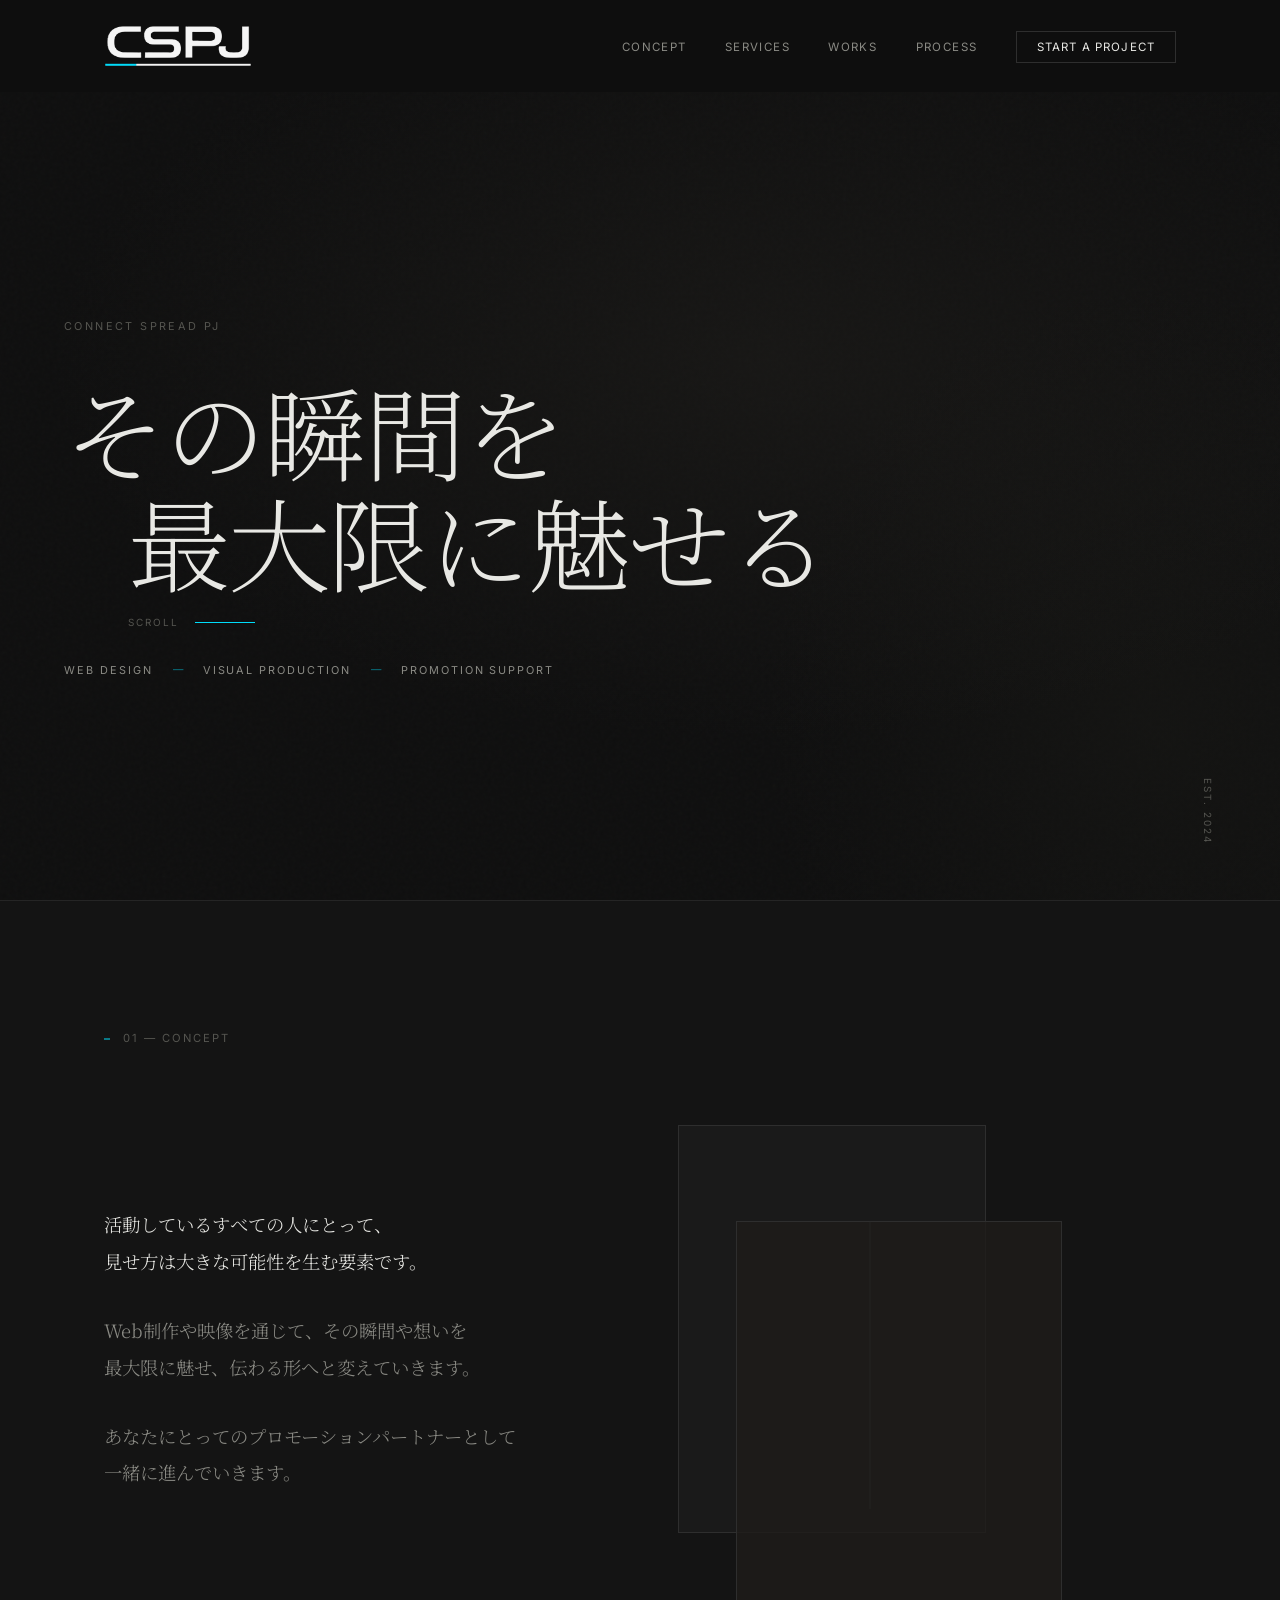
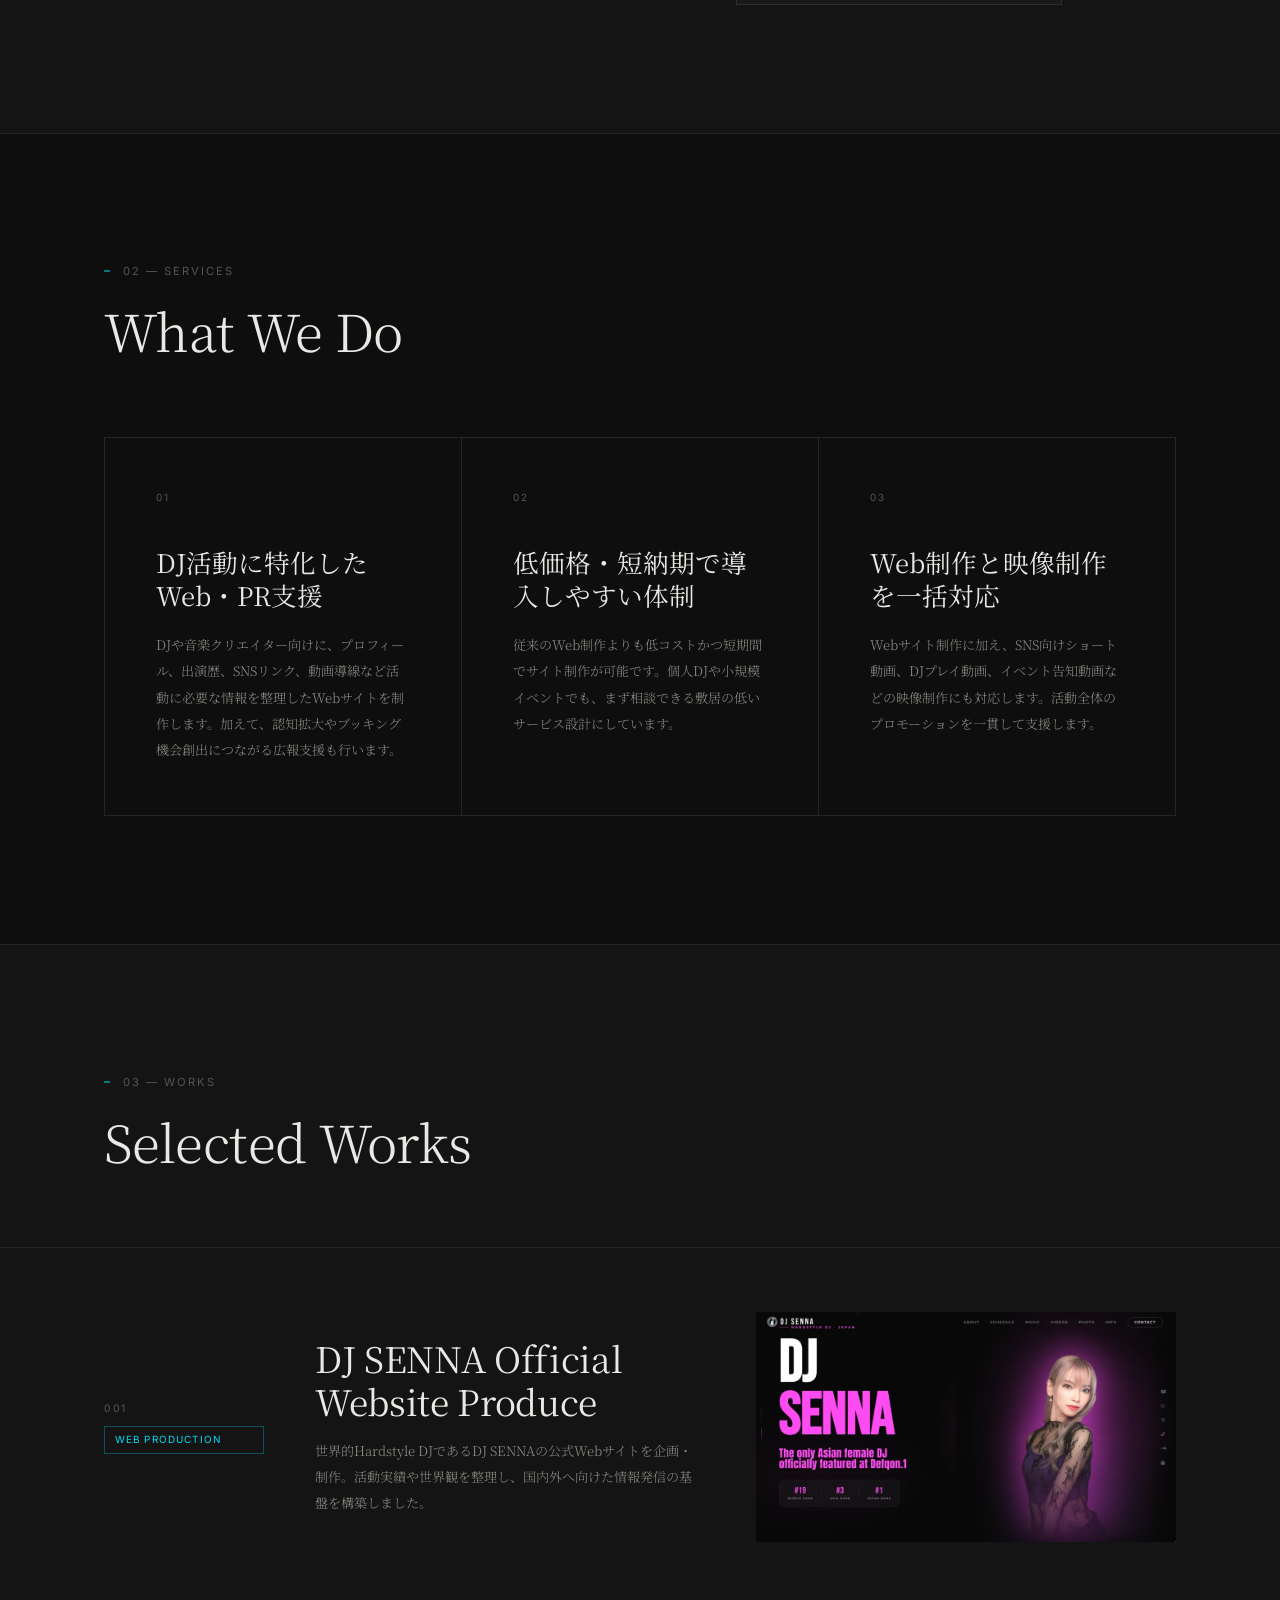
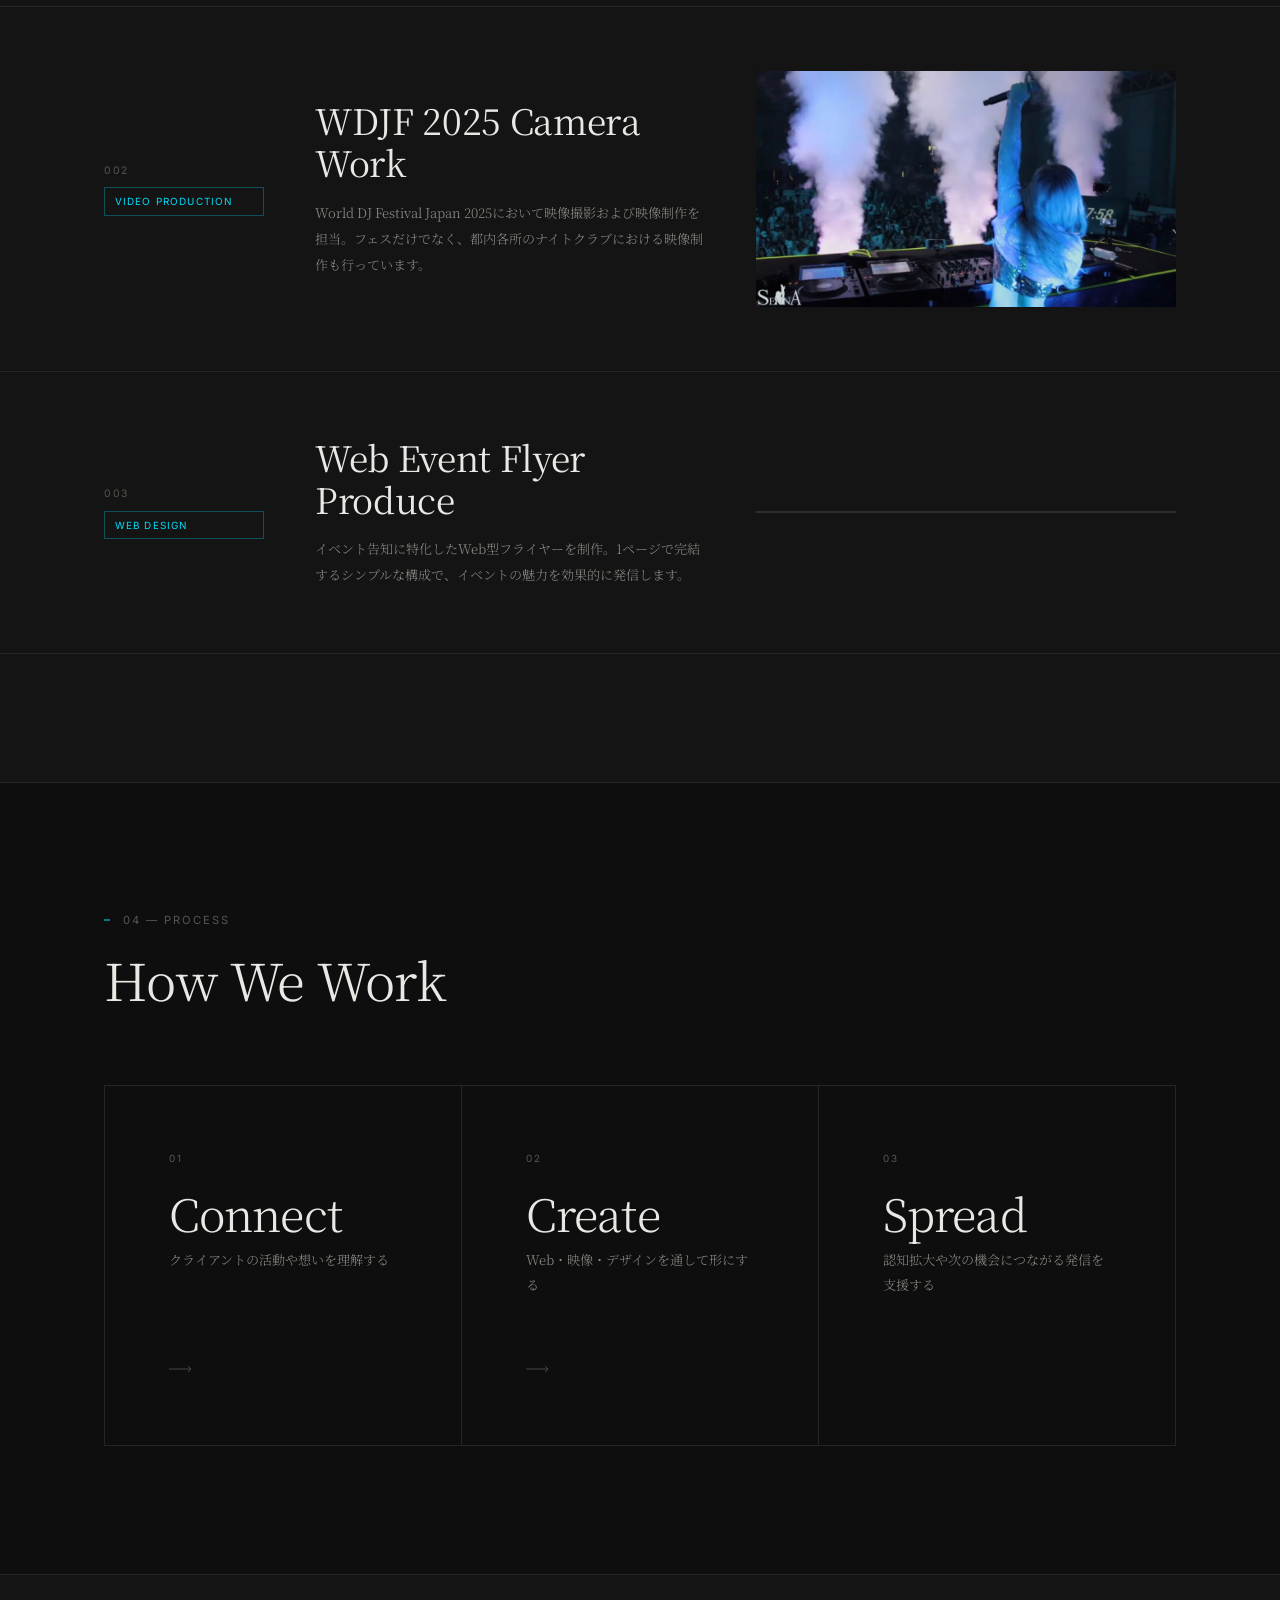
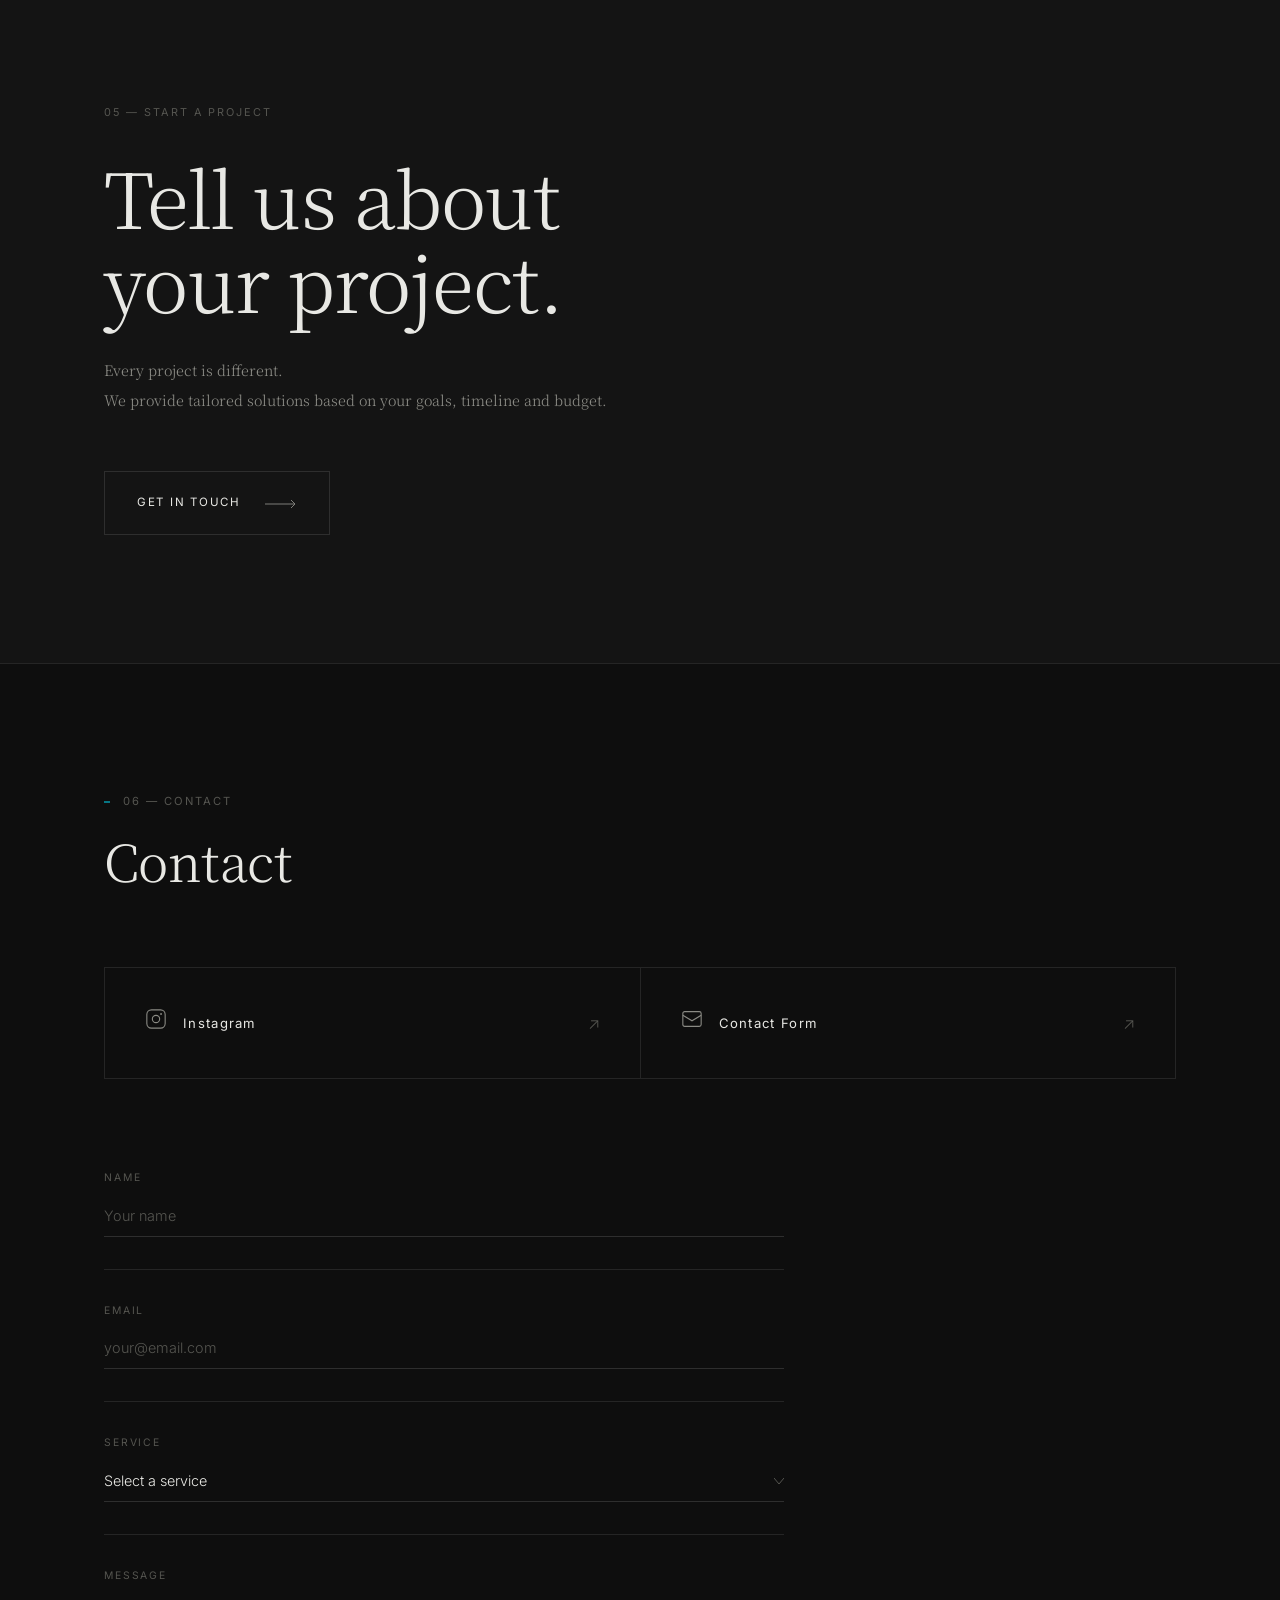
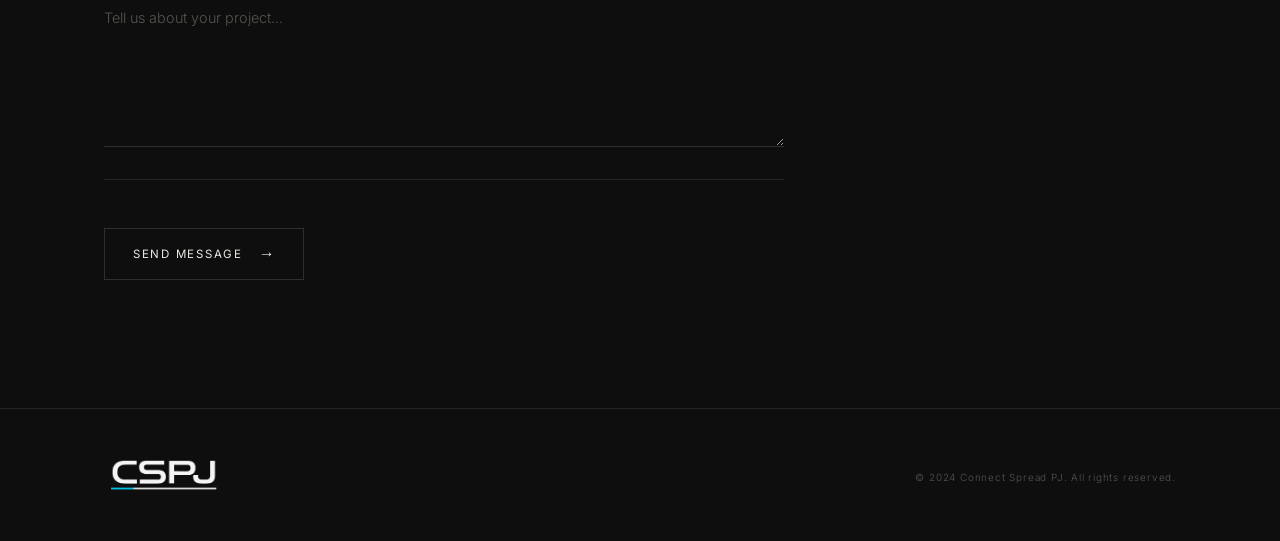
==== index.html @ 90b68c34 "Initial commit: CSPJ official site (Cloudflare Pages ready) Static HTML/CSS/JS site migrated off Goo" ====
<!DOCTYPE html>
<html lang="ja">
<head>
  <meta charset="UTF-8">
  <meta name="viewport" content="width=device-width, initial-scale=1.0">
  <meta name="description" content="Connect Spread PJ（CSPJ）— Web制作・映像制作を通じて、あなたの活動を最大限に魅せるプロモーションパートナー。">
  <link rel="canonical" href="https://cs-pj.com/">
  <meta property="og:title" content="Connect Spread PJ">
  <meta property="og:description" content="その瞬間を最大限に魅せる">
  <meta property="og:type" content="website">
  <meta property="og:site_name" content="Connect Spread PJ">
  <meta property="og:url" content="https://cs-pj.com/">
  <meta property="og:image" content="https://cs-pj.com/images/ogp/ogp-default.jpg">
  <meta property="og:image:width" content="1200">
  <meta property="og:image:height" content="630">
  <meta property="og:locale" content="ja_JP">
  <meta name="twitter:card" content="summary_large_image">
  <meta name="twitter:title" content="Connect Spread PJ">
  <meta name="twitter:description" content="その瞬間を最大限に魅せる">
  <meta name="twitter:image" content="https://cs-pj.com/images/ogp/ogp-default.jpg">
  <title>Connect Spread PJ — CSPJ</title>
  <link rel="icon" href="/images/favicon.ico" sizes="any">
  <link rel="icon" type="image/png" sizes="16x16" href="/images/favicon-16x16.png">
  <link rel="icon" type="image/png" sizes="32x32" href="/images/favicon-32x32.png">
  <link rel="apple-touch-icon" href="/images/apple-touch-icon.png">
  <link rel="preconnect" href="https://fonts.googleapis.com">
  <link rel="preconnect" href="https://fonts.gstatic.com" crossorigin>
  <link href="https://fonts.googleapis.com/css2?family=Cormorant+Garamond:ital,wght@0,300;0,400;0,500;1,300;1,400&family=Noto+Serif+JP:wght@200;300;400&family=Inter:wght@200;300;400;500&display=swap" rel="stylesheet">
  <link rel="stylesheet" href="/css/style.css">
</head>
<body>

  <!-- Navigation -->
  <nav id="navbar" class="navbar" role="navigation" aria-label="メインナビゲーション">
    <div class="nav-inner">
      <a href="#hero" class="nav-logo" aria-label="Connect Spread PJ トップへ">
        <span class="nav-logo-bg">
          <img src="/images/logo_new.png" alt="Connect Spread PJ" class="nav-logo-img">
        </span>
      </a>
      <button class="nav-toggle" id="nav-toggle" aria-label="メニューを開く" aria-expanded="false">
        <span class="toggle-line"></span>
        <span class="toggle-line"></span>
      </button>
      <ul class="nav-links" id="nav-links" role="list">
        <li><a href="#concept" class="nav-link">Concept</a></li>
        <li><a href="#what-we-do" class="nav-link">Services</a></li>
        <li><a href="#works" class="nav-link">Works</a></li>
        <li><a href="#how-we-work" class="nav-link">Process</a></li>
        <li><a href="#contact" class="nav-link nav-link--cta">Start a Project</a></li>
      </ul>
    </div>
  </nav>

  <main>
    <!-- Hero Section -->
    <section id="hero" class="hero" aria-label="ヒーローセクション">
      <div class="hero-bg">
        <div class="hero-noise"></div>
        <div class="hero-gradient"></div>
      </div>
      <div class="hero-content">
        <p class="hero-label reveal-fade">Connect Spread PJ</p>
        <h1 class="hero-headline reveal-up">
          <span class="hero-headline__line">その瞬間を</span>
          <span class="hero-headline__line hero-headline__line--indent">最大限に魅せる</span>
        </h1>
        <div class="hero-services reveal-fade hero-services--delay">
          <span class="hero-service">Web Design</span>
          <span class="hero-service-sep" aria-hidden="true">—</span>
          <span class="hero-service">Visual Production</span>
          <span class="hero-service-sep" aria-hidden="true">—</span>
          <span class="hero-service">Promotion Support</span>
        </div>
        <a href="#concept" class="hero-scroll" aria-label="下へスクロール">
          <span class="hero-scroll__text">Scroll</span>
          <span class="hero-scroll__line" aria-hidden="true"></span>
        </a>
      </div>
      <div class="hero-corner-text" aria-hidden="true">
        <span>EST. 2024</span>
      </div>
    </section>

    <!-- Concept Section -->
    <section id="concept" class="section concept" aria-labelledby="concept-heading">
      <div class="container">
        <div class="section-header reveal-fade">
          <span class="section-label">01 — Concept</span>
          <h2 id="concept-heading" class="sr-only">Concept</h2>
        </div>
        <div class="concept-layout">
          <div class="concept-text reveal-up">
            <p class="concept-body">
              活動しているすべての人にとって、<br>見せ方は大きな可能性を生む要素です。
            </p>
            <p class="concept-body concept-body--light">
              Web制作や映像を通じて、その瞬間や想いを<br>最大限に魅せ、伝わる形へと変えていきます。
            </p>
            <p class="concept-body concept-body--light">
              あなたにとってのプロモーションパートナーとして<br>一緒に進んでいきます。
            </p>
          </div>
          <div class="concept-visual reveal-fade">
            <div class="concept-visual__inner">
              <div class="concept-visual__block concept-visual__block--1"></div>
              <div class="concept-visual__block concept-visual__block--2"></div>
              <div class="concept-visual__line" aria-hidden="true"></div>
            </div>
          </div>
        </div>
      </div>
    </section>

    <!-- What We Do Section -->
    <section id="what-we-do" class="section services" aria-labelledby="services-heading">
      <div class="container">
        <div class="section-header reveal-fade">
          <span class="section-label">02 — Services</span>
          <h2 class="section-title" id="services-heading">What We Do</h2>
        </div>
        <div class="services-grid">
          <article class="service-card reveal-up" style="--delay: 0s">
            <div class="service-card__number" aria-hidden="true">01</div>
            <div class="service-card__content">
              <h3 class="service-card__title">DJ活動に特化したWeb・PR支援</h3>
              <p class="service-card__body">DJや音楽クリエイター向けに、プロフィール、出演歴、SNSリンク、動画導線など活動に必要な情報を整理したWebサイトを制作します。加えて、認知拡大やブッキング機会創出につながる広報支援も行います。</p>
            </div>
            <div class="service-card__accent" aria-hidden="true"></div>
          </article>
          <article class="service-card reveal-up" style="--delay: 0.12s">
            <div class="service-card__number" aria-hidden="true">02</div>
            <div class="service-card__content">
              <h3 class="service-card__title">低価格・短納期で導入しやすい体制</h3>
              <p class="service-card__body">従来のWeb制作よりも低コストかつ短期間でサイト制作が可能です。個人DJや小規模イベントでも、まず相談できる敷居の低いサービス設計にしています。</p>
            </div>
            <div class="service-card__accent" aria-hidden="true"></div>
          </article>
          <article class="service-card reveal-up" style="--delay: 0.24s">
            <div class="service-card__number" aria-hidden="true">03</div>
            <div class="service-card__content">
              <h3 class="service-card__title">Web制作と映像制作を一括対応</h3>
              <p class="service-card__body">Webサイト制作に加え、SNS向けショート動画、DJプレイ動画、イベント告知動画などの映像制作にも対応します。活動全体のプロモーションを一貫して支援します。</p>
            </div>
            <div class="service-card__accent" aria-hidden="true"></div>
          </article>
        </div>
      </div>
    </section>

    <!-- Selected Works Section -->
    <section id="works" class="section works" aria-labelledby="works-heading">
      <div class="container">
        <div class="section-header reveal-fade">
          <span class="section-label">03 — Works</span>
          <h2 class="section-title" id="works-heading">Selected Works</h2>
        </div>
      </div>
      <div class="works-list">

        <article class="work-item reveal-up" style="--delay: 0s">
          <div class="work-item__inner">
            <div class="work-item__meta">
              <span class="work-item__num" aria-hidden="true">001</span>
              <span class="work-item__tag">Web Production</span>
            </div>
            <div class="work-item__body">
              <h3 class="work-item__title">DJ SENNA Official Website Produce</h3>
              <div class="work-item__visual work-item__visual--sp" aria-hidden="true">
                <img src="/images/work_senna.jpg" alt="DJ SENNA Official Website" class="work-item__img">
              </div>
              <p class="work-item__desc">世界的Hardstyle DJであるDJ SENNAの公式Webサイトを企画・制作。活動実績や世界観を整理し、国内外へ向けた情報発信の基盤を構築しました。</p>
            </div>
            <div class="work-item__visual work-item__visual--pc" aria-hidden="true">
              <img src="/images/work_senna.jpg" alt="DJ SENNA Official Website" class="work-item__img">
            </div>
          </div>
        </article>

        <article class="work-item reveal-up" style="--delay: 0.1s">
          <div class="work-item__inner">
            <div class="work-item__meta">
              <span class="work-item__num" aria-hidden="true">002</span>
              <span class="work-item__tag">Video Production</span>
            </div>
            <div class="work-item__body">
              <h3 class="work-item__title">WDJF 2025 Camera Work</h3>
              <div class="work-item__visual work-item__visual--sp" aria-hidden="true">
                <img src="/images/work_wdjf.jpg" alt="WDJF 2025 Camera Work" class="work-item__img">
              </div>
              <p class="work-item__desc">World DJ Festival Japan 2025において映像撮影および映像制作を担当。フェスだけでなく、都内各所のナイトクラブにおける映像制作も行っています。</p>
            </div>
            <div class="work-item__visual work-item__visual--pc" aria-hidden="true">
              <img src="/images/work_wdjf.jpg" alt="WDJF 2025 Camera Work" class="work-item__img">
            </div>
          </div>
        </article>

        <article class="work-item reveal-up" style="--delay: 0.2s">
          <div class="work-item__inner">
            <div class="work-item__meta">
              <span class="work-item__num" aria-hidden="true">003</span>
              <span class="work-item__tag">Web Design</span>
            </div>
            <div class="work-item__body">
              <h3 class="work-item__title">Web Event Flyer Produce</h3>
              <div class="work-item__visual work-item__visual--sp" aria-hidden="true">
                <div class="work-item__bg work-item__bg--3"></div>
              </div>
              <p class="work-item__desc">イベント告知に特化したWeb型フライヤーを制作。1ページで完結するシンプルな構成で、イベントの魅力を効果的に発信します。</p>
            </div>
            <div class="work-item__visual work-item__visual--pc" aria-hidden="true">
              <div class="work-item__bg work-item__bg--3"></div>
            </div>
          </div>
        </article>

      </div>
    </section>

    <!-- How We Work Section -->
    <section id="how-we-work" class="section process" aria-labelledby="process-heading">
      <div class="container">
        <div class="section-header reveal-fade">
          <span class="section-label">04 — Process</span>
          <h2 class="section-title" id="process-heading">How We Work</h2>
        </div>
        <div class="process-steps">
          <div class="process-step reveal-up" style="--delay: 0s">
            <div class="process-step__num" aria-hidden="true">01</div>
            <div class="process-step__content">
              <h3 class="process-step__en">Connect</h3>
              <p class="process-step__ja">クライアントの活動や想いを理解する</p>
            </div>
            <div class="process-step__arrow" aria-hidden="true">
              <svg width="24" height="8" viewBox="0 0 24 8" fill="none" xmlns="http://www.w3.org/2000/svg">
                <path d="M0 4H22M22 4L19 1M22 4L19 7" stroke="currentColor" stroke-width="0.8"/>
              </svg>
            </div>
          </div>
          <div class="process-step reveal-up" style="--delay: 0.15s">
            <div class="process-step__num" aria-hidden="true">02</div>
            <div class="process-step__content">
              <h3 class="process-step__en">Create</h3>
              <p class="process-step__ja">Web・映像・デザインを通して形にする</p>
            </div>
            <div class="process-step__arrow" aria-hidden="true">
              <svg width="24" height="8" viewBox="0 0 24 8" fill="none" xmlns="http://www.w3.org/2000/svg">
                <path d="M0 4H22M22 4L19 1M22 4L19 7" stroke="currentColor" stroke-width="0.8"/>
              </svg>
            </div>
          </div>
          <div class="process-step reveal-up" style="--delay: 0.3s">
            <div class="process-step__num" aria-hidden="true">03</div>
            <div class="process-step__content">
              <h3 class="process-step__en">Spread</h3>
              <p class="process-step__ja">認知拡大や次の機会につながる発信を支援する</p>
            </div>
            <div class="process-step__arrow process-step__arrow--hidden" aria-hidden="true"></div>
          </div>
        </div>
      </div>
    </section>

    <!-- Start a Project Section -->
    <section id="start" class="section cta-section" aria-labelledby="cta-heading">
      <div class="container">
        <div class="cta-inner reveal-up">
          <p class="cta-sub">05 — Start a Project</p>
          <h2 class="cta-headline" id="cta-heading">
            Tell us about<br>your project.
          </h2>
          <p class="cta-body">
            Every project is different.<br>
            We provide tailored solutions based on<br class="sp-br"> your goals, timeline and budget.
          </p>
          <a href="#contact" class="cta-btn">
            <span class="cta-btn__text">Get in touch</span>
            <span class="cta-btn__arrow" aria-hidden="true">
              <svg width="32" height="10" viewBox="0 0 32 10" fill="none">
                <path d="M0 5H30M30 5L26 1M30 5L26 9" stroke="currentColor" stroke-width="0.9"/>
              </svg>
            </span>
          </a>
        </div>
      </div>
    </section>

    <!-- Contact Section -->
    <section id="contact" class="section contact" aria-labelledby="contact-heading">
      <div class="container">
        <div class="section-header reveal-fade">
          <span class="section-label">06 — Contact</span>
          <h2 class="section-title" id="contact-heading">Contact</h2>
        </div>
        <div class="contact-grid">
          <a href="https://www.instagram.com/" target="_blank" rel="noopener noreferrer" class="contact-card reveal-up" style="--delay: 0s" aria-label="Instagramを開く">
            <div class="contact-card__icon" aria-hidden="true">
              <svg width="22" height="22" viewBox="0 0 24 24" fill="none" xmlns="http://www.w3.org/2000/svg">
                <rect x="2" y="2" width="20" height="20" rx="5" stroke="currentColor" stroke-width="1.2"/>
                <circle cx="12" cy="12" r="4" stroke="currentColor" stroke-width="1.2"/>
                <circle cx="17.5" cy="6.5" r="1" fill="currentColor"/>
              </svg>
            </div>
            <span class="contact-card__label">Instagram</span>
            <span class="contact-card__arrow" aria-hidden="true">↗</span>
          </a>
          <a href="#contact-form" class="contact-card reveal-up" style="--delay: 0.1s" aria-label="お問い合わせフォームを開く">
            <div class="contact-card__icon" aria-hidden="true">
              <svg width="22" height="22" viewBox="0 0 24 24" fill="none" xmlns="http://www.w3.org/2000/svg">
                <rect x="2" y="4" width="20" height="16" rx="2" stroke="currentColor" stroke-width="1.2"/>
                <path d="M2 8L12 14L22 8" stroke="currentColor" stroke-width="1.2"/>
              </svg>
            </div>
            <span class="contact-card__label">Contact Form</span>
            <span class="contact-card__arrow" aria-hidden="true">↗</span>
          </a>

        </div>

        <!-- Contact Form -->
        <div id="contact-form" class="contact-form-wrap reveal-up">
          <form class="contact-form" id="contactForm" novalidate>
            <div class="form-row">
              <label class="form-label" for="name">Name</label>
              <input class="form-input" type="text" id="name" name="name" placeholder="Your name" required autocomplete="name">
            </div>
            <div class="form-row">
              <label class="form-label" for="email">Email</label>
              <input class="form-input" type="email" id="email" name="email" placeholder="your@email.com" required autocomplete="email">
            </div>
            <div class="form-row">
              <label class="form-label" for="service">Service</label>
              <select class="form-input form-select" id="service" name="service">
                <option value="" disabled selected>Select a service</option>
                <option value="web">Web Design / Production</option>
                <option value="video">Video Production</option>
                <option value="promotion">Promotion Support</option>
                <option value="other">Other / Not sure yet</option>
              </select>
            </div>
            <div class="form-row">
              <label class="form-label" for="message">Message</label>
              <textarea class="form-input form-textarea" id="message" name="message" placeholder="Tell us about your project..." required rows="5"></textarea>
            </div>
            <div class="form-submit-wrap">
              <button type="submit" class="form-submit">
                <span class="form-submit__text">Send Message</span>
                <span class="form-submit__arrow" aria-hidden="true">→</span>
              </button>
            </div>
            <div class="form-success" id="form-success" aria-live="polite" hidden>
              <p>メッセージを送信しました。後ほどご連絡いたします。</p>
            </div>
          </form>
        </div>
      </div>
    </section>
  </main>

  <!-- Footer -->
  <footer class="footer" role="contentinfo">
    <div class="footer-inner">
      <div class="footer-brand">
        <span class="footer-logo-bg">
        <img src="/images/logo_new.png" alt="Connect Spread PJ" class="footer-logo-img" style="height:32px;">
      </span>
      </div>
      <div class="footer-copy">
        <small>© 2024 Connect Spread PJ. All rights reserved.</small>
      </div>
    </div>
  </footer>

  <script src="/js/main.js"></script>
</body>
</html>
---- css/style.css ----
/* =============================================
   Connect Spread PJ — Main Stylesheet
   Design: Minimal, Dark, Luxury
   ============================================= */

/* ─── Reset & Base ─────────────────────────── */
*, *::before, *::after {
  box-sizing: border-box;
  margin: 0;
  padding: 0;
}

:root {
  /* Color Palette */
  --color-bg:           #0e0e0e;
  --color-surface:      #141414;
  --color-surface-alt:  #1a1a1a;
  --color-border:       #252525;
  --color-border-light: #2e2e2e;

  --color-text-primary: #e8e8e4;
  --color-text-secondary: #8a8a84;
  --color-text-muted:   #555550;
  --color-accent:       #c8c0a8;   /* warm off-white accent */
  --color-accent-dark:  #9a9282;
  --color-cyan:         #00ddfa;   /* brand cyan accent */
  --color-cyan-dim:     rgba(0, 221, 250, 0.12);

  /* Typography */
  --font-serif:    'Noto Serif JP', 'Cormorant Garamond', Georgia, serif;
  --font-sans:     'Inter', -apple-system, BlinkMacSystemFont, 'Helvetica Neue', sans-serif;
  --font-ja:       'Noto Serif JP', 'Hiragino Mincho ProN', serif;

  /* Spacing */
  --space-xs:  0.5rem;
  --space-sm:  1rem;
  --space-md:  2rem;
  --space-lg:  4rem;
  --space-xl:  7rem;
  --space-2xl: 11rem;

  /* Layout */
  --container-max:   1200px;
  --container-pad:   clamp(1.5rem, 5vw, 5rem);
  --section-pad-v:   clamp(5rem, 10vw, 10rem);

  /* Transitions */
  --ease-out:    cubic-bezier(0.22, 1, 0.36, 1);
  --ease-in-out: cubic-bezier(0.65, 0, 0.35, 1);
  --dur-fast:    0.3s;
  --dur-med:     0.6s;
  --dur-slow:    1s;
}

html {
  scroll-behavior: smooth;
  font-size: 16px;
  -webkit-font-smoothing: antialiased;
  -moz-osx-font-smoothing: grayscale;
  text-rendering: optimizeLegibility;
}

body {
  background-color: var(--color-bg);
  color: var(--color-text-primary);
  font-family: var(--font-sans);
  font-weight: 300;
  line-height: 1.7;
  overflow-x: hidden;
}

img, video {
  max-width: 100%;
  display: block;
}

a {
  color: inherit;
  text-decoration: none;
}

ul { list-style: none; }

/* Visually hidden but accessible to screen readers / SEO heading structure */
.sr-only {
  position: absolute;
  width: 1px;
  height: 1px;
  padding: 0;
  margin: -1px;
  overflow: hidden;
  clip: rect(0, 0, 0, 0);
  white-space: nowrap;
  border: 0;
}

/* ─── Scroll Reveal Animations ─────────────── */
.reveal-fade {
  opacity: 0;
  transition: opacity 1s var(--ease-out), transform 1s var(--ease-out);
  transition-delay: var(--delay, 0s);
}

.reveal-up {
  opacity: 0;
  transform: translateY(32px);
  transition: opacity 0.9s var(--ease-out), transform 0.9s var(--ease-out);
  transition-delay: var(--delay, 0s);
}

.revealed.reveal-fade,
.revealed.reveal-up {
  opacity: 1;
  transform: translateY(0);
}

/* ─── Layout Utilities ──────────────────────── */
.container {
  max-width: var(--container-max);
  margin: 0 auto;
  padding: 0 var(--container-pad);
}

.section {
  padding-top: var(--section-pad-v);
  padding-bottom: var(--section-pad-v);
}

.section-header {
  margin-bottom: clamp(3rem, 6vw, 6rem);
}

.section-label {
  display: block;
  font-family: var(--font-sans);
  font-size: 0.7rem;
  font-weight: 400;
  letter-spacing: 0.18em;
  text-transform: uppercase;
  color: var(--color-text-muted);
  margin-bottom: 1.25rem;
}

.section-title {
  font-family: var(--font-serif);
  font-size: clamp(2rem, 4vw, 3.2rem);
  font-weight: 300;
  letter-spacing: -0.01em;
  color: var(--color-text-primary);
  line-height: 1.15;
}

/* ─── Navigation ────────────────────────────── */
.navbar {
  position: fixed;
  top: 0;
  left: 0;
  right: 0;
  z-index: 100;
  padding: 1.5rem 0;
  background: #0e0e0e;
  transition: padding var(--dur-med) var(--ease-out),
              border-color var(--dur-med) var(--ease-out);
}

.navbar.scrolled {
  padding: 1rem 0;
  border-bottom: 1px solid var(--color-border);
}

.nav-inner {
  max-width: var(--container-max);
  margin: 0 auto;
  padding: 0 var(--container-pad);
  display: flex;
  align-items: center;
  justify-content: space-between;
}

.nav-logo {
  display: flex;
  align-items: center;
  gap: 0.75rem;
}

.logo-abbr {
  font-family: var(--font-sans);
  font-size: 0.85rem;
  font-weight: 400;
  letter-spacing: 0.2em;
  color: var(--color-text-primary);
}

.nav-logo-bg {
  display: block;
  line-height: 0;
}

.nav-logo-img {
  height: 44px;
  width: auto;
  display: block;
  object-fit: contain;
}

.footer-logo-img {
  height: 50px;
  width: auto;
  display: block;
  object-fit: contain;
}

.nav-links {
  display: flex;
  align-items: center;
  gap: clamp(1.5rem, 3vw, 2.5rem);
}

.nav-link {
  font-size: 0.72rem;
  font-weight: 400;
  letter-spacing: 0.12em;
  text-transform: uppercase;
  color: var(--color-text-secondary);
  transition: color var(--dur-fast) ease;
  position: relative;
}

.nav-link::after {
  content: '';
  position: absolute;
  bottom: -2px;
  left: 0;
  width: 0;
  height: 1px;
  background: var(--color-accent);
  transition: width var(--dur-med) var(--ease-out);
}

.nav-link:hover {
  color: var(--color-text-primary);
}

.nav-link:hover::after {
  width: 100%;
}

.nav-link--cta {
  color: var(--color-text-primary);
  border: 1px solid var(--color-border-light);
  padding: 0.5rem 1.25rem;
  letter-spacing: 0.1em;
  transition: border-color var(--dur-fast) ease,
              color var(--dur-fast) ease,
              background var(--dur-fast) ease;
}

.nav-link--cta::after { display: none; }

.nav-link--cta:hover {
  background: var(--color-text-primary);
  color: var(--color-bg);
  border-color: var(--color-text-primary);
}

/* Hamburger */
.nav-toggle {
  display: none;
  flex-direction: column;
  justify-content: center;
  align-items: center;
  gap: 6px;
  background: none;
  border: none;
  cursor: pointer;
  padding: 18px 11px; /* enlarges the tap target to ~44px without changing the visible icon */
}

.toggle-line {
  display: block;
  width: 22px;
  height: 1px;
  background: var(--color-text-primary);
  transition: transform var(--dur-fast) ease, opacity var(--dur-fast) ease;
  transform-origin: center;
}

.nav-toggle.is-open .toggle-line:first-child {
  transform: translateY(3.5px) rotate(45deg);
}

.nav-toggle.is-open .toggle-line:last-child {
  transform: translateY(-3.5px) rotate(-45deg);
}

/* ─── Hero Section ──────────────────────────── */
.hero {
  position: relative;
  min-height: 100svh;
  display: flex;
  flex-direction: column;
  justify-content: center;
  overflow: hidden;
  padding: 0 var(--container-pad);
}

.hero-bg {
  position: absolute;
  inset: 0;
  z-index: 0;
}

.hero-noise {
  position: absolute;
  inset: 0;
  background-image: url("data:image/svg+xml,%3Csvg viewBox='0 0 256 256' xmlns='http://www.w3.org/2000/svg'%3E%3Cfilter id='noise'%3E%3CfeTurbulence type='fractalNoise' baseFrequency='0.9' numOctaves='4' stitchTiles='stitch'/%3E%3C/filter%3E%3Crect width='100%25' height='100%25' filter='url(%23noise)' opacity='0.04'/%3E%3C/svg%3E");
  opacity: 0.6;
}

.hero-gradient {
  position: absolute;
  inset: 0;
  background:
    radial-gradient(ellipse 80% 60% at 60% 40%, rgba(40, 38, 34, 0.35) 0%, transparent 70%),
    radial-gradient(ellipse 50% 80% at 90% 80%, rgba(25, 25, 22, 0.5) 0%, transparent 60%);
}

.hero-content {
  position: relative;
  z-index: 1;
  max-width: var(--container-max);
  margin: 0 auto;
  width: 100%;
  padding-top: 6rem;
}

.hero-label {
  font-family: var(--font-sans);
  font-size: 0.68rem;
  font-weight: 400;
  letter-spacing: 0.22em;
  text-transform: uppercase;
  color: var(--color-text-muted);
  margin-bottom: 2.5rem;
}

.hero-headline {
  font-family: var(--font-ja);
  font-size: clamp(3rem, 8vw, 7rem);
  font-weight: 200;
  line-height: 1.08;
  letter-spacing: -0.02em;
  color: var(--color-text-primary);
  margin-bottom: clamp(3rem, 5vw, 5rem);
}

.hero-headline__line {
  display: block;
}

.hero-headline__line--indent {
  padding-left: clamp(2rem, 5vw, 6rem);
}

.hero-services {
  display: flex;
  align-items: center;
  gap: 1.25rem;
  flex-wrap: wrap;
}

.hero-service {
  font-family: var(--font-sans);
  font-size: 0.68rem;
  font-weight: 400;
  letter-spacing: 0.18em;
  text-transform: uppercase;
  color: var(--color-text-secondary);
}

.hero-service-sep {
  font-size: 0.65rem;
}

.hero-services--delay {
  --delay: 0.5s;
}

.hero-service-sep {
  color: var(--color-cyan);
  opacity: 0.7;
}

.hero-scroll {
  position: absolute;
  bottom: 3rem;
  left: var(--container-pad);
  display: flex;
  align-items: center;
  gap: 1rem;
  z-index: 1;
}

.hero-scroll__text {
  font-size: 0.62rem;
  font-weight: 400;
  letter-spacing: 0.2em;
  text-transform: uppercase;
  color: var(--color-text-muted);
}

.hero-scroll__line {
  display: block;
  width: 60px;
  height: 1px;
  background: var(--color-cyan);
  transform-origin: left center;
  animation: lineGrow 2s var(--ease-out) infinite;
}

@keyframes lineGrow {
  0%   { transform: scaleX(0.2); opacity: 0.4; }
  50%  { transform: scaleX(1);   opacity: 1; }
  100% { transform: scaleX(0.2); opacity: 0.4; }
}

.hero-corner-text {
  position: absolute;
  bottom: 3rem;
  right: var(--container-pad);
  z-index: 1;
}

.hero-corner-text span {
  font-size: 0.62rem;
  font-weight: 400;
  letter-spacing: 0.2em;
  text-transform: uppercase;
  color: var(--color-text-muted);
  writing-mode: vertical-rl;
}

/* ─── Concept Section ───────────────────────── */
.concept {
  background: var(--color-surface);
  border-top: 1px solid var(--color-border);
}

.concept-layout {
  display: grid;
  grid-template-columns: 1fr 1fr;
  gap: clamp(3rem, 6vw, 8rem);
  align-items: center;
}

.concept-body {
  font-family: var(--font-ja);
  font-size: clamp(1rem, 1.6vw, 1.15rem);
  font-weight: 300;
  line-height: 2;
  color: var(--color-text-primary);
  margin-bottom: 2rem;
}

.concept-body--light {
  color: var(--color-text-secondary);
}

.concept-visual {
  aspect-ratio: 4 / 5;
  max-height: 480px;
}

.concept-visual__inner {
  position: relative;
  width: 100%;
  height: 100%;
}

.concept-visual__block {
  position: absolute;
  border: 1px solid var(--color-border-light);
}

.concept-visual__block--1 {
  top: 0;
  left: 0;
  right: 20%;
  bottom: 15%;
  background: var(--color-surface-alt);
}

.concept-visual__block--2 {
  top: 20%;
  left: 15%;
  right: 0;
  bottom: 0;
  background: rgba(30, 28, 26, 0.8);
}

.concept-visual__line {
  position: absolute;
  top: 50%;
  left: 50%;
  transform: translate(-50%, -50%);
  width: 1px;
  height: 60%;
  background: var(--color-border-light);
  opacity: 0.5;
}

/* ─── Services Section ──────────────────────── */
.services {
  background: var(--color-bg);
  border-top: 1px solid var(--color-border);
}

.services-grid {
  display: grid;
  grid-template-columns: repeat(3, 1fr);
  gap: 1px;
  background: var(--color-border);
  border: 1px solid var(--color-border);
}

.service-card {
  position: relative;
  background: var(--color-bg);
  padding: clamp(2rem, 4vw, 3.5rem);
  overflow: hidden;
  transition: background var(--dur-fast) ease;
}

.service-card:hover {
  background: var(--color-surface);
}

.service-card__number {
  font-family: var(--font-sans);
  font-size: 0.62rem;
  font-weight: 400;
  letter-spacing: 0.2em;
  color: var(--color-text-muted);
  margin-bottom: 2.5rem;
}

.service-card__title {
  font-family: var(--font-serif);
  font-size: clamp(1.3rem, 2vw, 1.6rem);
  font-weight: 400;
  line-height: 1.3;
  color: var(--color-text-primary);
  margin-bottom: 1.25rem;
}

.service-card__body {
  font-family: var(--font-ja);
  font-size: 0.82rem;
  line-height: 2;
  color: var(--color-text-secondary);
  font-weight: 300;
}

.service-card__accent {
  position: absolute;
  bottom: 0;
  left: 0;
  width: 100%;
  height: 1px;
  background: linear-gradient(90deg, var(--color-cyan) 0%, transparent 100%);
  transform: scaleX(0);
  transform-origin: left;
  transition: transform var(--dur-med) var(--ease-out);
}

.service-card:hover .service-card__accent {
  transform: scaleX(1);
}

/* ─── Works Section ─────────────────────────── */
.works {
  background: var(--color-surface);
  border-top: 1px solid var(--color-border);
}

.works .container {
  margin-bottom: clamp(3rem, 5vw, 5rem);
}

.works-list {
  border-top: 1px solid var(--color-border);
}

.work-item {
  border-bottom: 1px solid var(--color-border);
  transition: background var(--dur-fast) ease;
}

.work-item:hover {
  background: var(--color-surface-alt);
}

.work-item__inner {
  max-width: var(--container-max);
  margin: 0 auto;
  padding: clamp(2.5rem, 5vw, 4rem) var(--container-pad);
  display: grid;
  grid-template-columns: 160px 1fr minmax(320px, 420px);
  gap: clamp(2rem, 4vw, 5rem);
  align-items: center;
  position: relative;
  overflow: hidden;
}

.work-item__meta {
  display: flex;
  flex-direction: column;
  gap: 0.5rem;
}

.work-item__num {
  font-family: var(--font-sans);
  font-size: 0.65rem;
  font-weight: 400;
  letter-spacing: 0.15em;
  color: var(--color-text-muted);
}

.work-item__tag {
  font-family: var(--font-sans);
  font-size: 0.62rem;
  font-weight: 400;
  letter-spacing: 0.12em;
  text-transform: uppercase;
  color: var(--color-cyan);
  border: 1px solid rgba(0, 221, 250, 0.3);
  display: inline-block;
  padding: 0.3rem 0.6rem;
}

.work-item__title {
  font-family: var(--font-serif);
  font-size: clamp(1.5rem, 3vw, 2.2rem);
  font-weight: 400;
  line-height: 1.2;
  color: var(--color-text-primary);
  margin-bottom: 1rem;
  letter-spacing: -0.01em;
}

.work-item__desc {
  font-family: var(--font-ja);
  font-size: 0.82rem;
  line-height: 2;
  color: var(--color-text-secondary);
  font-weight: 300;
  max-width: 480px;
}

.work-item__visual {
  width: 100%;
  flex-shrink: 0;
  overflow: hidden;
}

/* PC: body内のSP用画像は非表示 */
.work-item__visual--sp {
  display: none;
}

/* PC: グリッド右端のPC用画像を表示 */
.work-item__visual--pc {
  display: block;
}

.work-item__bg {
  width: 100%;
  height: 100%;
  transition: transform var(--dur-med) var(--ease-out);
}

.work-item:hover .work-item__bg {
  transform: scale(1.05);
}

.work-item__img {
  width: 100%;
  height: auto;
  display: block;
  transition: transform var(--dur-med) var(--ease-out);
}

.work-item:hover .work-item__img {
  transform: scale(1.02);
}

.work-item__bg--1 {
  background: linear-gradient(135deg, #1e1e1e 0%, #2a2826 50%, #1a1a18 100%);
  border: 1px solid var(--color-border-light);
}

.work-item__bg--2 {
  background: linear-gradient(135deg, #1c1c1c 0%, #262420 50%, #181816 100%);
  border: 1px solid var(--color-border-light);
}

.work-item__bg--3 {
  background: linear-gradient(135deg, #1a1a1a 0%, #242220 50%, #161614 100%);
  border: 1px solid var(--color-border-light);
}

/* ─── How We Work / Process ─────────────────── */
.process {
  background: var(--color-bg);
  border-top: 1px solid var(--color-border);
}

.process-steps {
  display: grid;
  grid-template-columns: repeat(3, 1fr);
  gap: 1px;
  background: var(--color-border);
  border: 1px solid var(--color-border);
}

.process-step {
  background: var(--color-bg);
  padding: clamp(2.5rem, 5vw, 4rem);
  position: relative;
  display: flex;
  flex-direction: column;
  gap: 1.5rem;
}

.process-step__num {
  font-family: var(--font-sans);
  font-size: 0.62rem;
  font-weight: 400;
  letter-spacing: 0.2em;
  color: var(--color-text-muted);
}

.process-step__en {
  font-family: var(--font-serif);
  font-size: clamp(2rem, 3.5vw, 3rem);
  font-weight: 300;
  color: var(--color-text-primary);
  letter-spacing: -0.02em;
  line-height: 1;
  margin-bottom: 0.75rem;
}

.process-step__ja {
  font-family: var(--font-ja);
  font-size: 0.82rem;
  line-height: 1.9;
  color: var(--color-text-secondary);
  font-weight: 300;
}

.process-step__arrow {
  margin-top: auto;
  padding-top: 2rem;
  color: var(--color-text-muted);
}

.process-step__arrow--hidden {
  visibility: hidden;
}

/* ─── CTA Section ───────────────────────────── */
.cta-section {
  background: var(--color-surface);
  border-top: 1px solid var(--color-border);
}

.cta-inner {
  max-width: 680px;
}

.cta-sub {
  font-family: var(--font-sans);
  font-size: 0.68rem;
  font-weight: 400;
  letter-spacing: 0.18em;
  text-transform: uppercase;
  color: var(--color-text-muted);
  margin-bottom: 2rem;
}

.cta-headline {
  font-family: var(--font-serif);
  font-size: clamp(2.5rem, 6vw, 5rem);
  font-weight: 300;
  line-height: 1.1;
  letter-spacing: -0.02em;
  color: var(--color-text-primary);
  margin-bottom: 2rem;
}

.cta-body {
  font-family: var(--font-ja);
  font-size: 0.9rem;
  line-height: 2.1;
  color: var(--color-text-secondary);
  font-weight: 300;
  margin-bottom: 3.5rem;
}

.sp-br { display: none; }

.cta-btn {
  display: inline-flex;
  align-items: center;
  gap: 1.5rem;
  border: 1px solid var(--color-border-light);
  padding: 1.1rem 2rem;
  transition: background var(--dur-fast) ease,
              border-color var(--dur-fast) ease,
              color var(--dur-fast) ease;
}

.cta-btn__text {
  font-family: var(--font-sans);
  font-size: 0.72rem;
  font-weight: 400;
  letter-spacing: 0.15em;
  text-transform: uppercase;
  color: var(--color-text-primary);
}

.cta-btn__arrow {
  color: var(--color-text-secondary);
  transition: transform var(--dur-med) var(--ease-out),
              color var(--dur-fast) ease;
}

.cta-btn:hover {
  background: var(--color-text-primary);
  border-color: var(--color-text-primary);
}

.cta-btn:hover .cta-btn__text {
  color: var(--color-bg);
}

.cta-btn:hover .cta-btn__arrow {
  color: var(--color-bg);
  transform: translateX(6px);
}

/* ─── Contact Section ───────────────────────── */
.contact {
  background: var(--color-bg);
  border-top: 1px solid var(--color-border);
}

.contact-grid {
  display: grid;
  grid-template-columns: repeat(2, 1fr);
  gap: 1px;
  background: var(--color-border);
  border: 1px solid var(--color-border);
  margin-bottom: clamp(4rem, 7vw, 7rem);
}

.contact-card {
  display: flex;
  align-items: center;
  gap: 1rem;
  padding: clamp(2rem, 3.5vw, 2.5rem);
  background: var(--color-bg);
  cursor: pointer;
  transition: background var(--dur-fast) ease;
  position: relative;
}

.contact-card:hover {
  background: var(--color-surface);
}

.contact-card__icon {
  color: var(--color-text-secondary);
  flex-shrink: 0;
  transition: color var(--dur-fast) ease;
}

.contact-card:hover .contact-card__icon {
  color: var(--color-text-primary);
}

.contact-card__label {
  font-family: var(--font-sans);
  font-size: 0.82rem;
  font-weight: 400;
  letter-spacing: 0.1em;
  color: var(--color-text-primary);
  flex: 1;
}

.contact-card__arrow {
  font-size: 1rem;
  color: var(--color-text-muted);
  transition: transform var(--dur-med) var(--ease-out),
              color var(--dur-fast) ease;
}

.contact-card:hover .contact-card__arrow {
  transform: translate(3px, -3px);
  color: var(--color-text-primary);
}

/* Contact Form */
.contact-form-wrap {
  max-width: 680px;
}

.contact-form {
  display: flex;
  flex-direction: column;
  gap: 0;
}

.form-row {
  display: flex;
  flex-direction: column;
  gap: 0.5rem;
  padding-bottom: 2rem;
  margin-bottom: 0;
  border-bottom: 1px solid var(--color-border);
  margin-bottom: 2rem;
}

.form-label {
  font-family: var(--font-sans);
  font-size: 0.65rem;
  font-weight: 400;
  letter-spacing: 0.18em;
  text-transform: uppercase;
  color: var(--color-text-muted);
}

.form-input {
  background: transparent;
  border: none;
  border-bottom: 1px solid var(--color-border-light);
  border-radius: 0;
  color: var(--color-text-primary);
  font-family: var(--font-sans);
  font-size: 0.9rem;
  font-weight: 300;
  padding: 0.75rem 0;
  outline: none;
  transition: border-color var(--dur-fast) ease;
  width: 100%;
  -webkit-appearance: none;
  appearance: none;
}

.form-input::placeholder {
  color: var(--color-text-muted);
  font-weight: 300;
}

.form-input:focus {
  border-bottom-color: var(--color-cyan);
}

.form-select {
  cursor: pointer;
  background-image: url("data:image/svg+xml,%3Csvg xmlns='http://www.w3.org/2000/svg' width='10' height='6' viewBox='0 0 10 6'%3E%3Cpath d='M0 0L5 6L10 0' stroke='%23555550' stroke-width='1' fill='none'/%3E%3C/svg%3E");
  background-repeat: no-repeat;
  background-position: right 0 center;
  padding-right: 1.5rem;
}

.form-select option {
  background: var(--color-surface);
  color: var(--color-text-primary);
}

.form-textarea {
  resize: vertical;
  min-height: 120px;
  line-height: 1.8;
}

.form-submit-wrap {
  margin-top: 1rem;
}

.form-submit {
  display: inline-flex;
  align-items: center;
  gap: 1rem;
  background: none;
  border: 1px solid var(--color-border-light);
  color: var(--color-text-primary);
  cursor: pointer;
  padding: 1rem 1.75rem;
  transition: background var(--dur-fast) ease,
              border-color var(--dur-fast) ease,
              color var(--dur-fast) ease;
}

.form-submit__text {
  font-family: var(--font-sans);
  font-size: 0.72rem;
  font-weight: 400;
  letter-spacing: 0.15em;
  text-transform: uppercase;
}

.form-submit__arrow {
  font-size: 1rem;
  transition: transform var(--dur-med) var(--ease-out);
}

.form-submit:hover {
  background: var(--color-text-primary);
  border-color: var(--color-text-primary);
  color: var(--color-bg);
}

.form-submit:hover .form-submit__arrow {
  transform: translateX(4px);
}

.form-success {
  margin-top: 1.5rem;
  padding: 1rem 1.25rem;
  border: 1px solid var(--color-border-light);
  background: var(--color-surface);
}

.form-success p {
  font-family: var(--font-ja);
  font-size: 0.82rem;
  color: var(--color-text-secondary);
  line-height: 1.8;
}

/* ─── Footer ────────────────────────────────── */
.footer {
  border-top: 1px solid var(--color-border);
  padding: 3rem 0;
}

.footer-inner {
  max-width: var(--container-max);
  margin: 0 auto;
  padding: 0 var(--container-pad);
  display: flex;
  align-items: center;
  justify-content: space-between;
}

.footer-brand {
  display: flex;
  align-items: center;
  gap: 1rem;
}

.footer-logo-bg {
  display: block;
  background: #0e0e0e;
  padding: 2px 6px;
  line-height: 0;
}

.footer-logo {
  font-family: var(--font-sans);
  font-size: 0.8rem;
  font-weight: 400;
  letter-spacing: 0.2em;
  color: var(--color-text-primary);
}

.footer-tagline {
  font-family: var(--font-sans);
  font-size: 0.65rem;
  font-weight: 300;
  letter-spacing: 0.08em;
  color: var(--color-text-muted);
}

.footer-copy small {
  font-family: var(--font-sans);
  font-size: 0.62rem;
  font-weight: 300;
  letter-spacing: 0.08em;
  color: var(--color-text-muted);
}

/* ─── Responsive ────────────────────────────── */
@media (max-width: 960px) {
  .nav-logo-img {
    height: 26px;
  }
  .nav-links {
    position: fixed;
    top: 0;
    right: 0;
    bottom: 0;
    width: min(320px, 85vw);
    background: var(--color-surface);
    border-left: 1px solid var(--color-border);
    flex-direction: column;
    align-items: flex-start;
    justify-content: center;
    padding: 4rem 2.5rem;
    gap: 2rem;
    transform: translateX(100%);
    transition: transform var(--dur-med) var(--ease-out);
    z-index: 99;
  }

  .nav-links.is-open {
    transform: translateX(0);
  }

  .nav-link {
    font-size: 0.8rem;
    letter-spacing: 0.15em;
  }

  .nav-link--cta {
    margin-top: 1rem;
    padding: 0.9rem 1.25rem; /* larger tap target on touch devices */
  }

  .nav-toggle {
    display: flex;
    z-index: 101;
    position: relative;
  }

  .services-grid {
    grid-template-columns: 1fr;
  }

  .concept-layout {
    grid-template-columns: 1fr;
  }

  .concept-visual {
    aspect-ratio: 16 / 9;
    max-height: 200px;
  }

  .process-steps {
    grid-template-columns: 1fr;
  }

  .process-step__arrow {
    display: none;
  }

  .work-item__inner {
    grid-template-columns: 1fr;
    gap: 1.5rem;
  }

  /* スマホ: PC用画像（グリッド右端）を非表示 */
  .work-item__visual--pc {
    display: none;
  }

  /* スマホ: body内のSP用画像を表示（タイトルと説明文の間） */
  .work-item__visual--sp {
    display: block;
    width: 100%;
    height: auto;
    margin: 1rem 0;
  }

  .work-item__meta {
    flex-direction: row;
    align-items: center;
  }

  .contact-grid {
    grid-template-columns: 1fr;
  }
}

@media (max-width: 640px) {
  :root {
    --section-pad-v: clamp(4rem, 12vw, 7rem);
  }

  .hero-headline {
    font-size: clamp(2.6rem, 10vw, 4rem);
  }

  .hero-headline__line--indent {
    padding-left: 1.5rem;
  }

  .hero-services {
    flex-direction: column;
    align-items: flex-start;
    gap: 0.5rem;
  }

  .hero-service-sep {
    display: none;
  }

  .hero-corner-text {
    display: none;
  }

  .footer-inner {
    flex-direction: column;
    gap: 1rem;
    text-align: center;
  }

  .footer-brand {
    flex-direction: column;
    gap: 0.5rem;
  }

  .sp-br { display: block; }

  .contact-form-wrap {
    max-width: 100%;
  }
}

/* ─── Custom Scrollbar ──────────────────────── */
::-webkit-scrollbar {
  width: 4px;
}

::-webkit-scrollbar-track {
  background: var(--color-bg);
}

::-webkit-scrollbar-thumb {
  background: var(--color-border-light);
  border-radius: 2px;
}

::-webkit-scrollbar-thumb:hover {
  background: var(--color-text-muted);
}

/* ─── Selection ─────────────────────────────── */
::selection {
  background: rgba(200, 192, 168, 0.2);
  color: var(--color-text-primary);
}

/* ─── Focus Visible ─────────────────────────── */
:focus-visible {
  outline: 1px solid var(--color-cyan);
  outline-offset: 4px;
}

/* ─── Cyan accent line (section-label) ──────── */
.section-label {
  position: relative;
  padding-left: 1.2rem;
}

.section-label::before {
  content: '';
  position: absolute;
  left: 0;
  top: 50%;
  transform: translateY(-50%);
  width: 6px;
  height: 1px;
  background: var(--color-cyan);
}

/* ─── Process step En title cyan glow ───────── */
.process-step__en {
  position: relative;
  display: inline-block;
}

.process-step:hover .process-step__en {
  color: var(--color-text-primary);
  text-shadow: 0 0 40px rgba(0, 221, 250, 0.15);
}

/* ─── CTA btn cyan hover line ───────────────── */
.cta-btn {
  position: relative;
  overflow: hidden;
}

.cta-btn::before {
  content: '';
  position: absolute;
  bottom: 0;
  left: 0;
  width: 0;
  height: 1px;
  background: var(--color-cyan);
  transition: width var(--dur-med) var(--ease-out);
}

.cta-btn:hover::before {
  width: 100%;
}
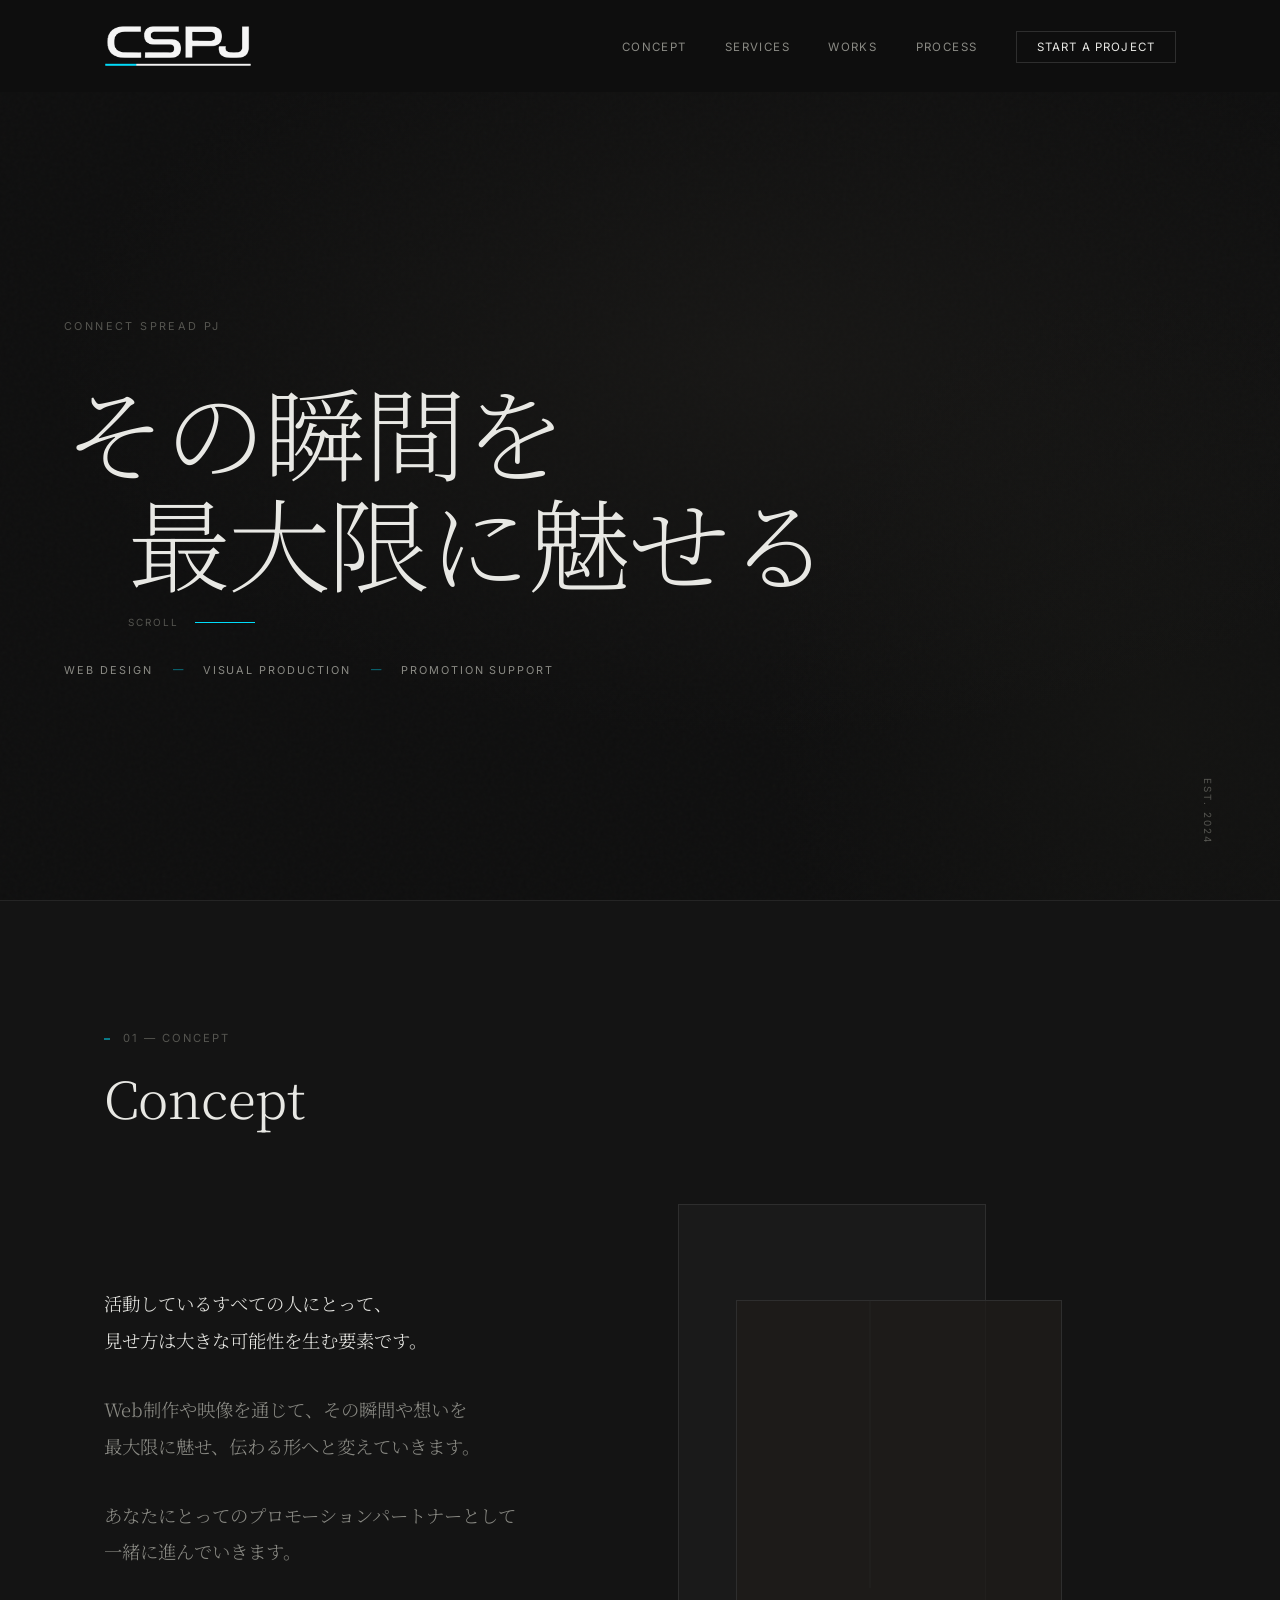
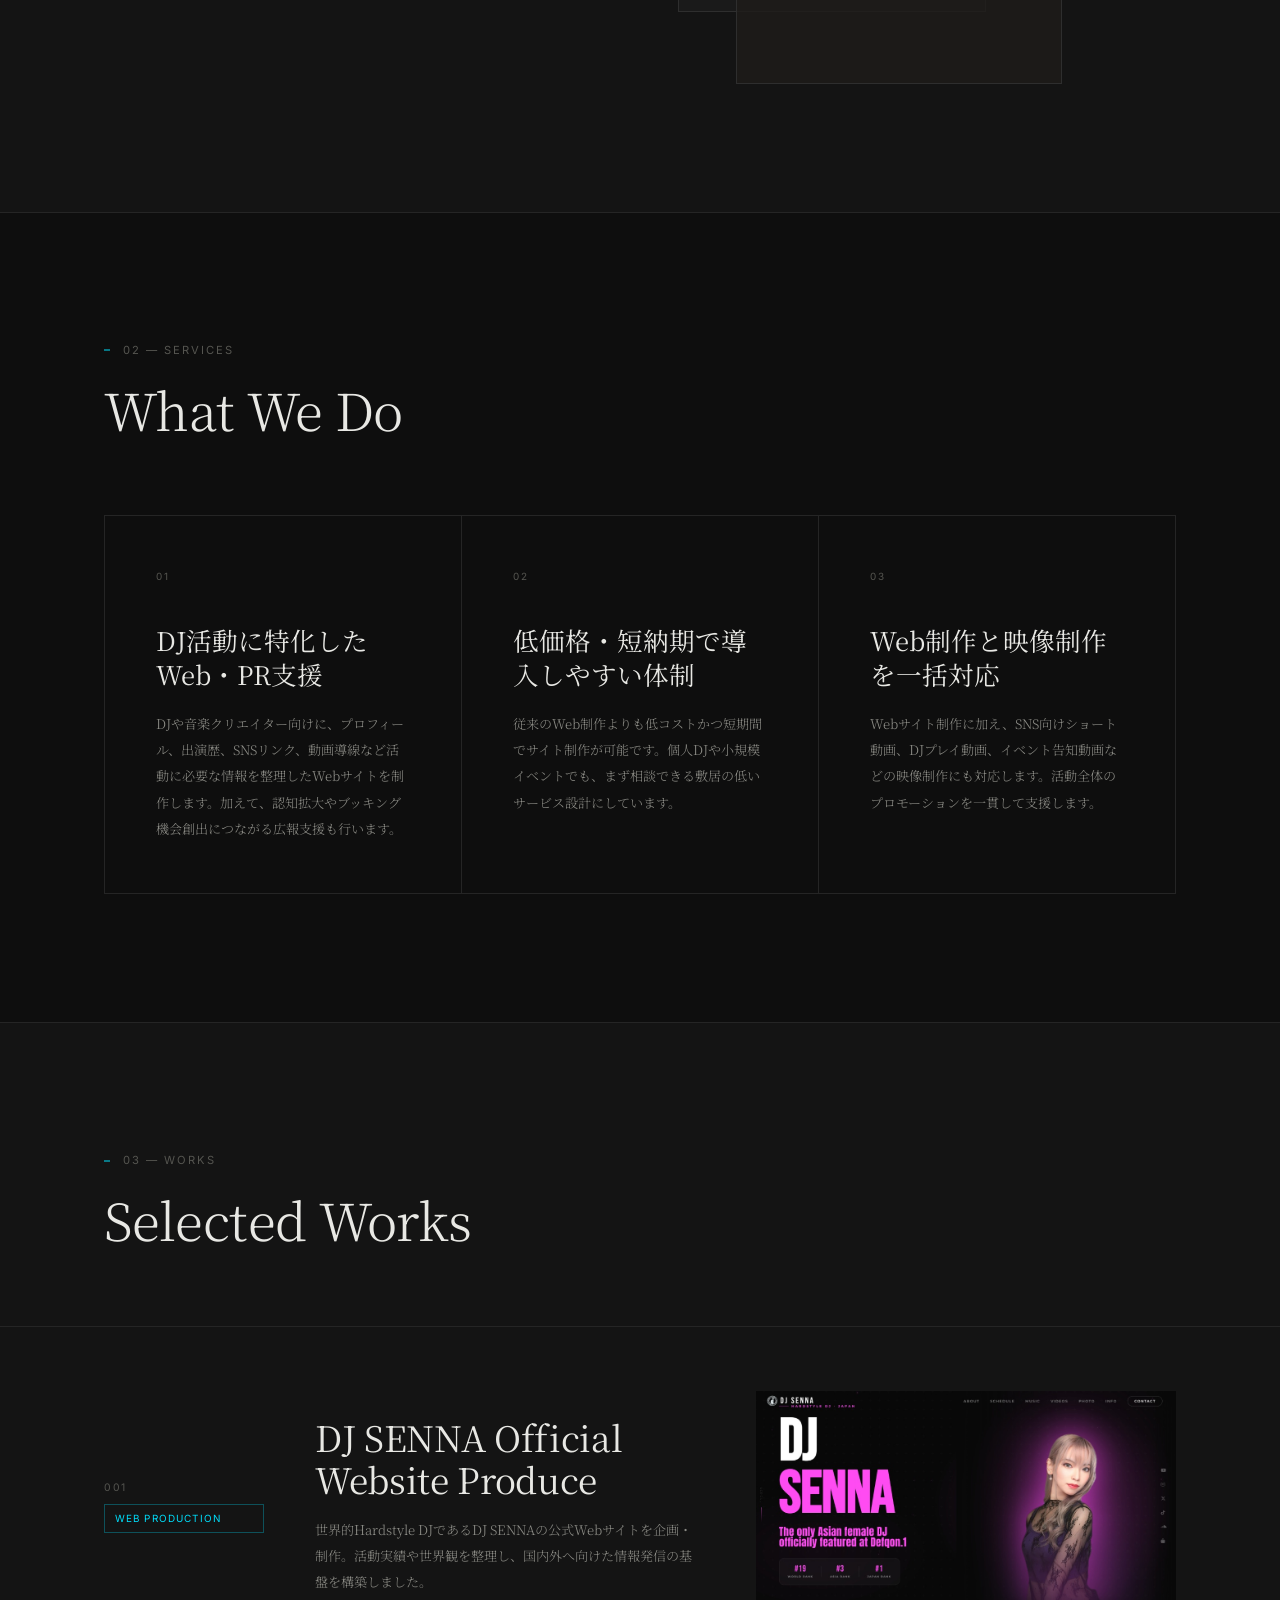
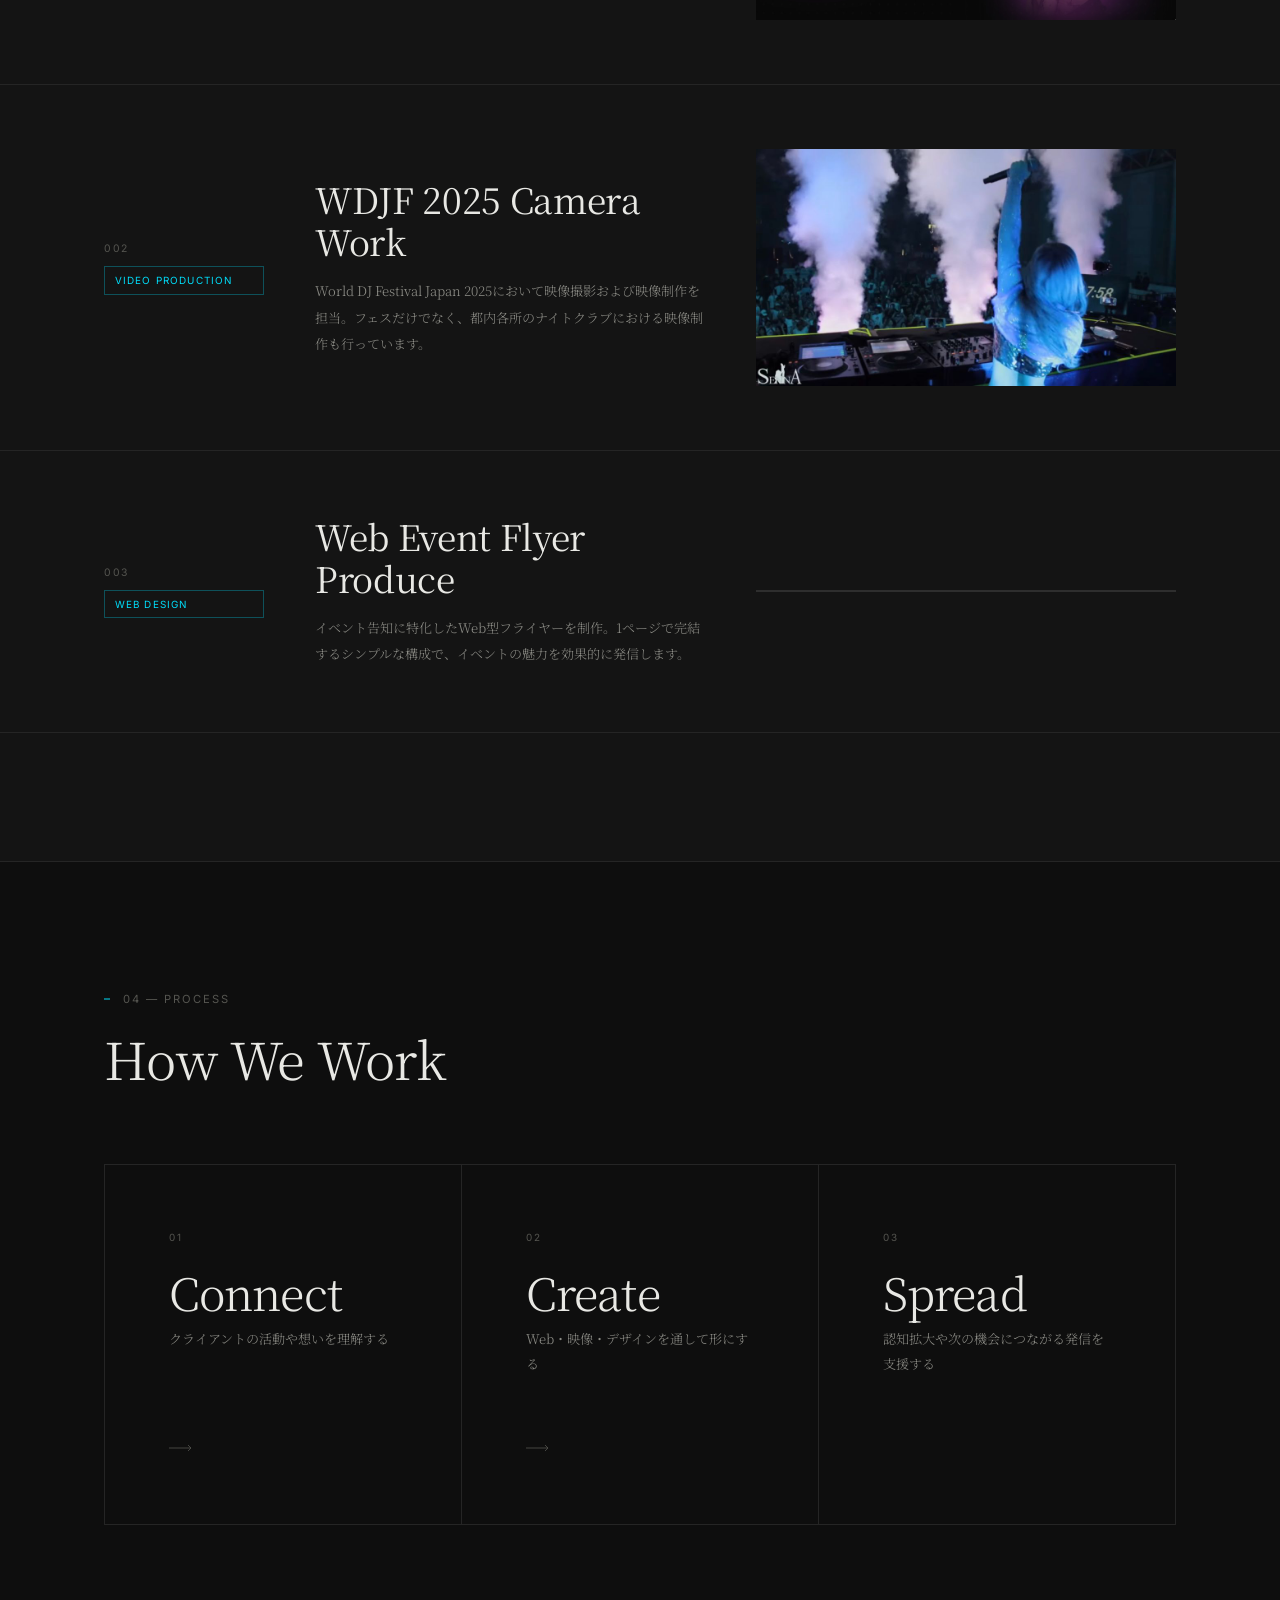
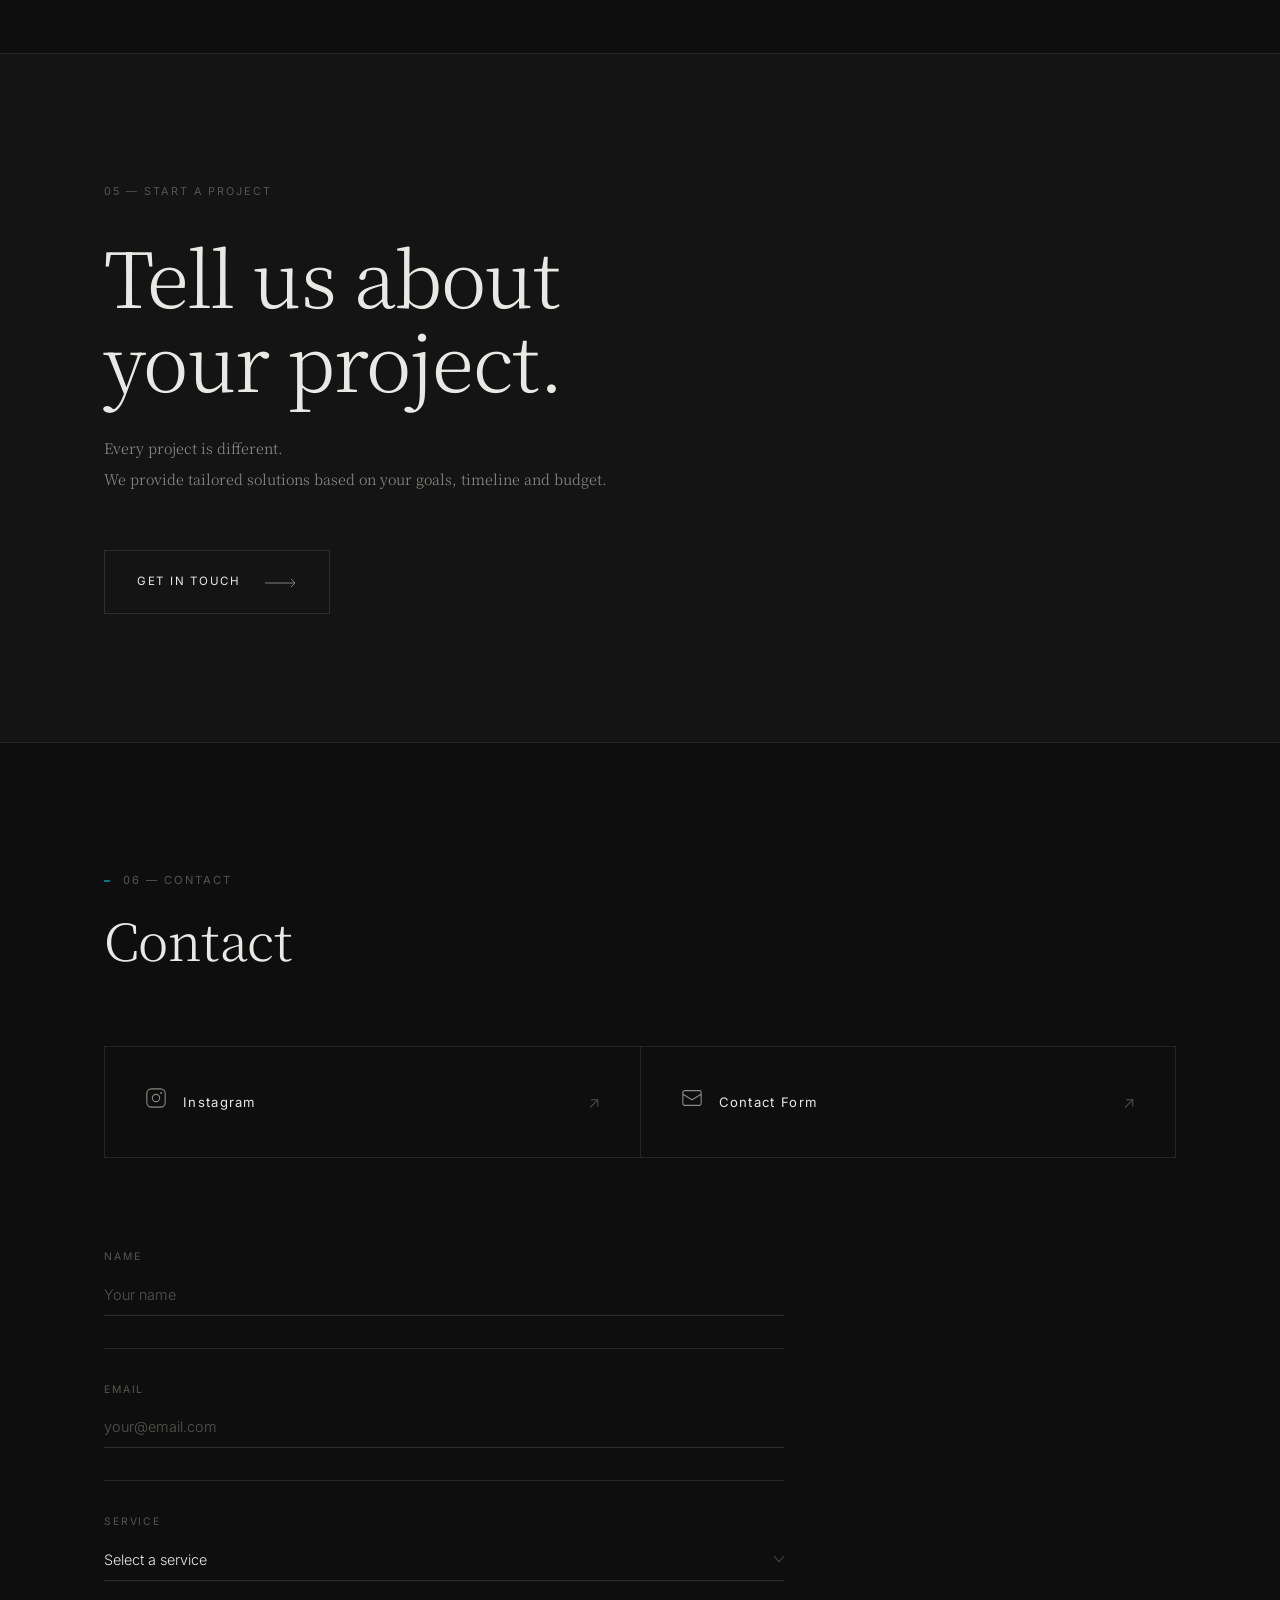
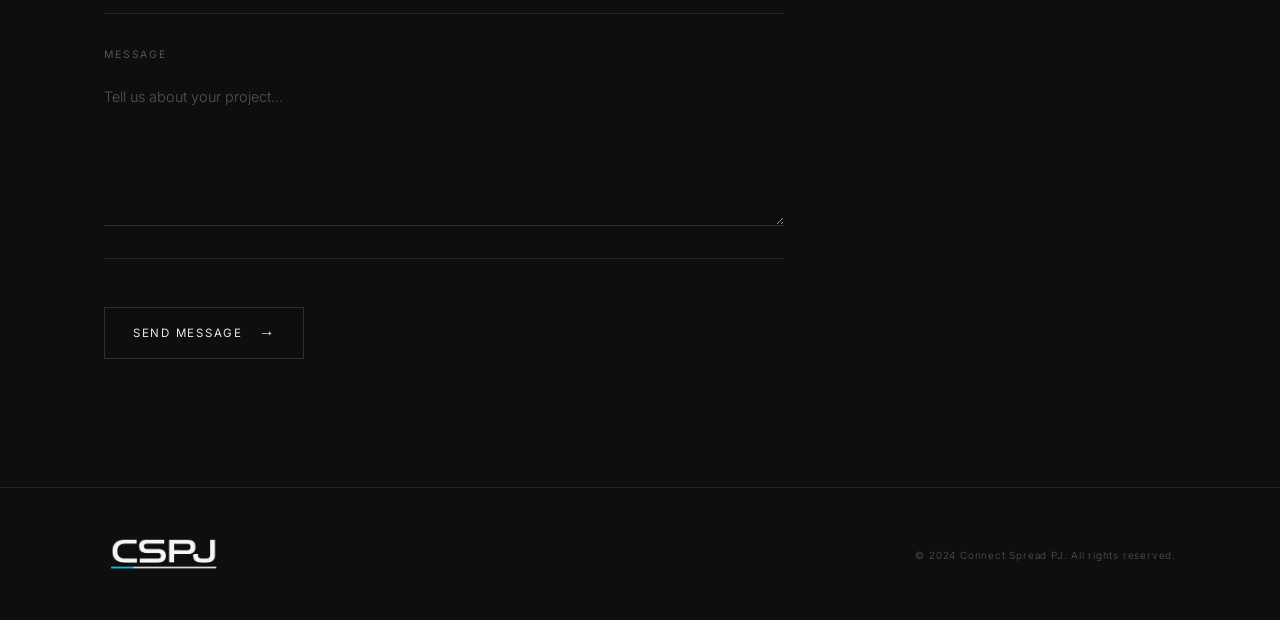
==== commit 30ae7a3a: "fix: Conceptセクションの見出しをServices等と同じ.section-titleで表示 原因: Conceptだけ <h2 class="sr-only">(視覚的に非表示)になってお" ====
--- a/index.html
+++ b/index.html
@@ -87,7 +87,7 @@
       <div class="container">
         <div class="section-header reveal-fade">
           <span class="section-label">01 — Concept</span>
-          <h2 id="concept-heading" class="sr-only">Concept</h2>
+          <h2 class="section-title" id="concept-heading">Concept</h2>
         </div>
         <div class="concept-layout">
           <div class="concept-text reveal-up">
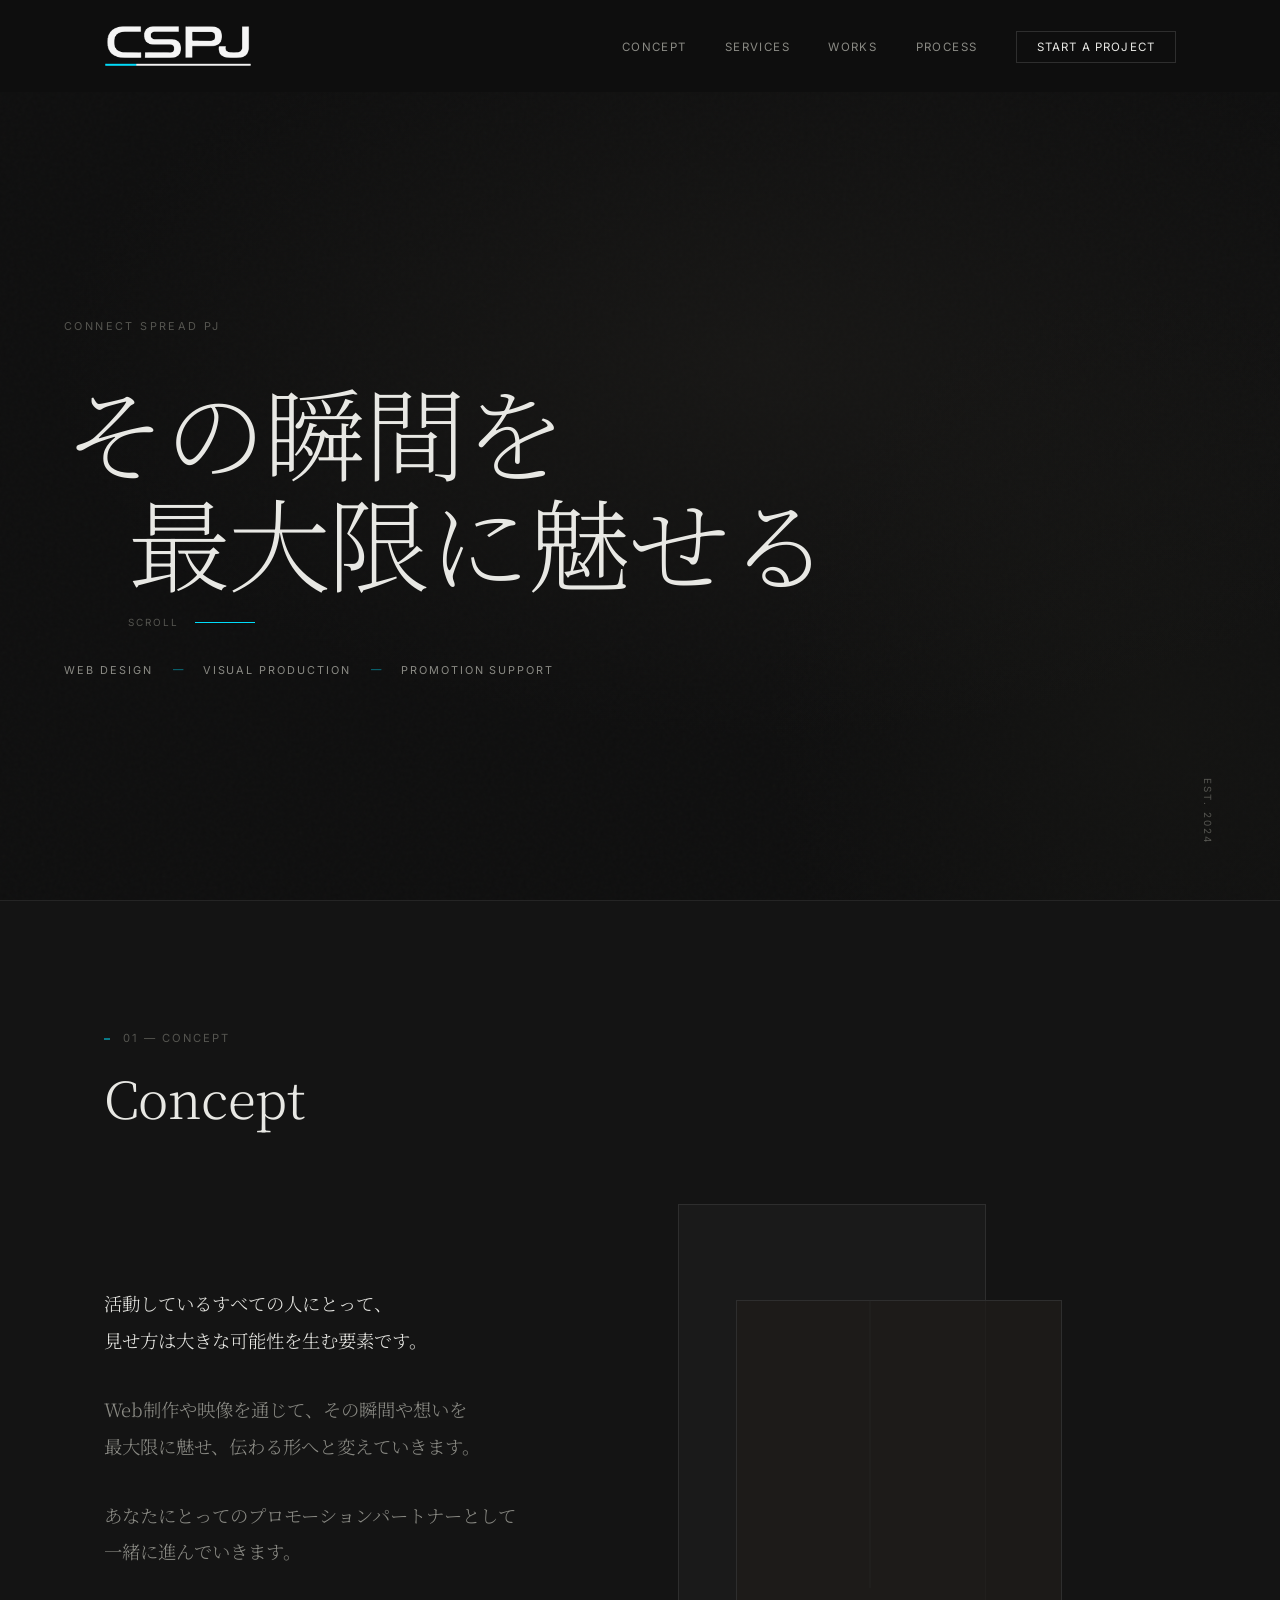
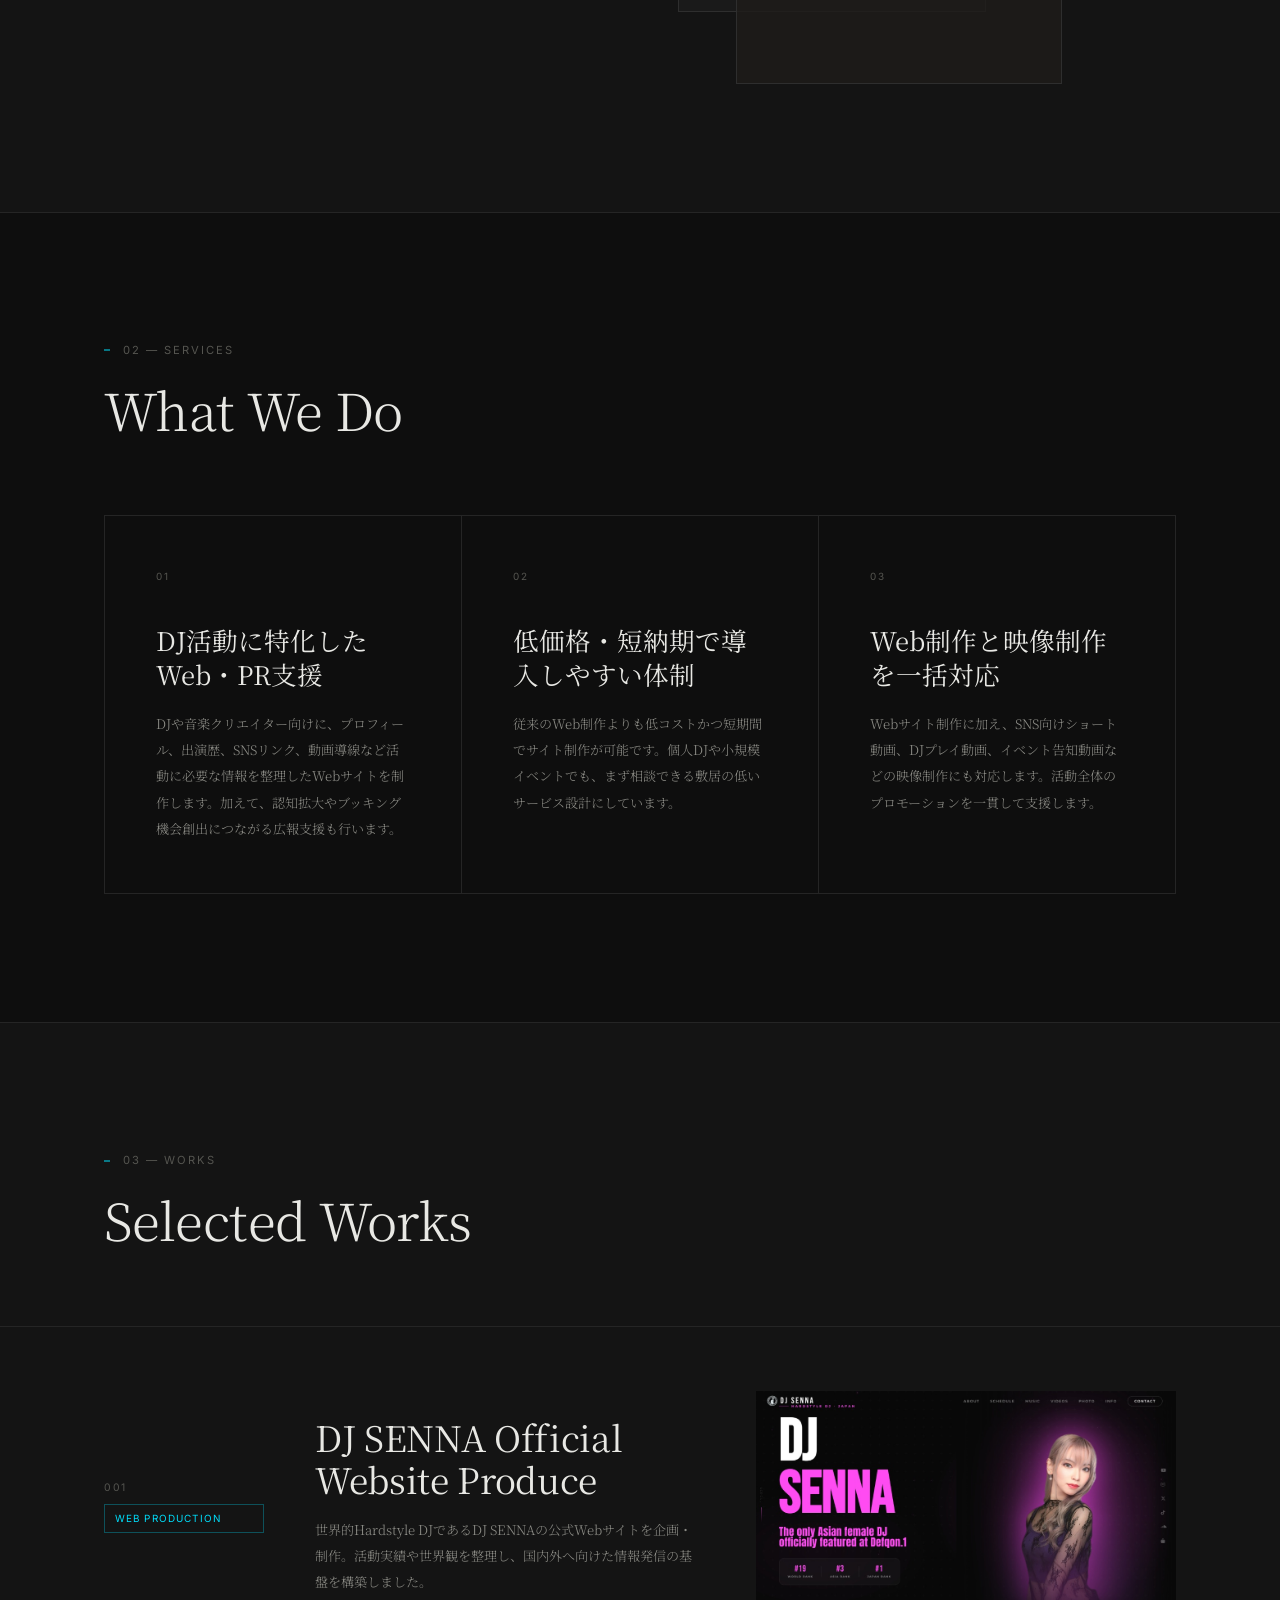
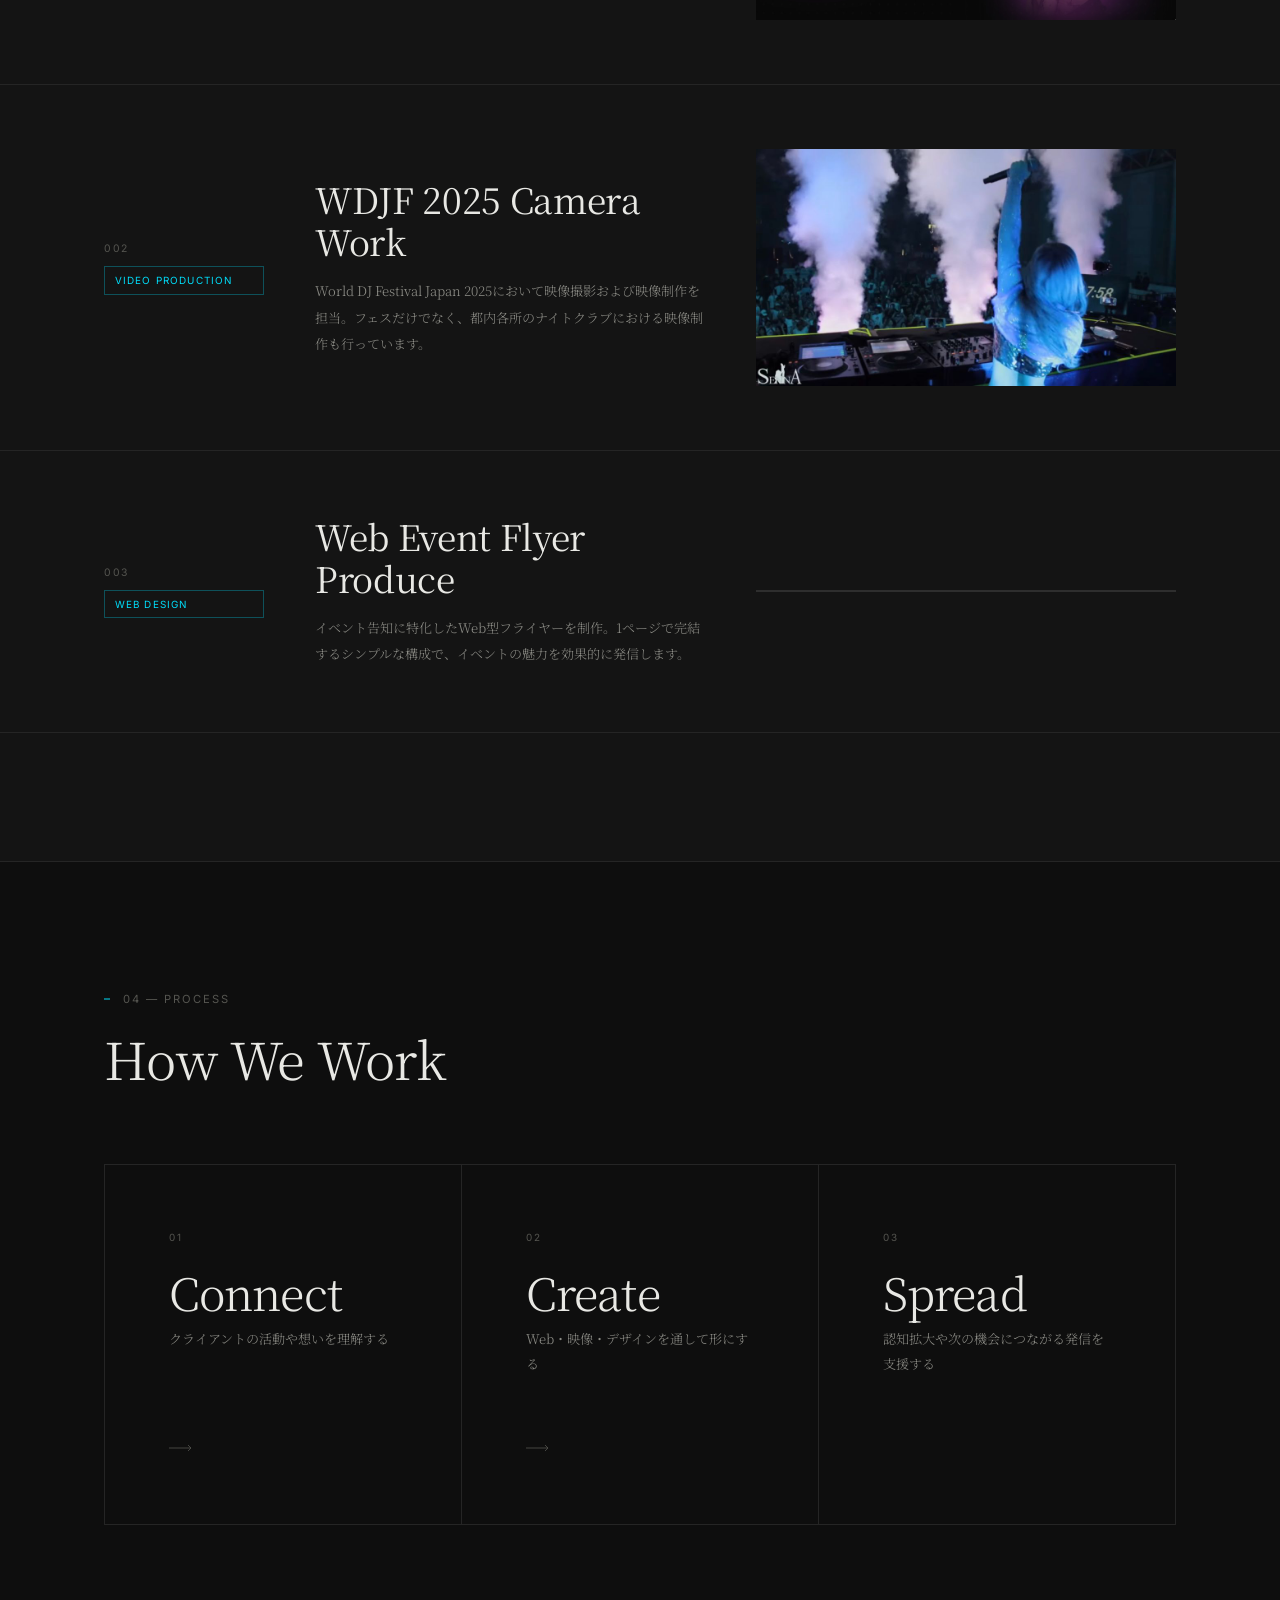
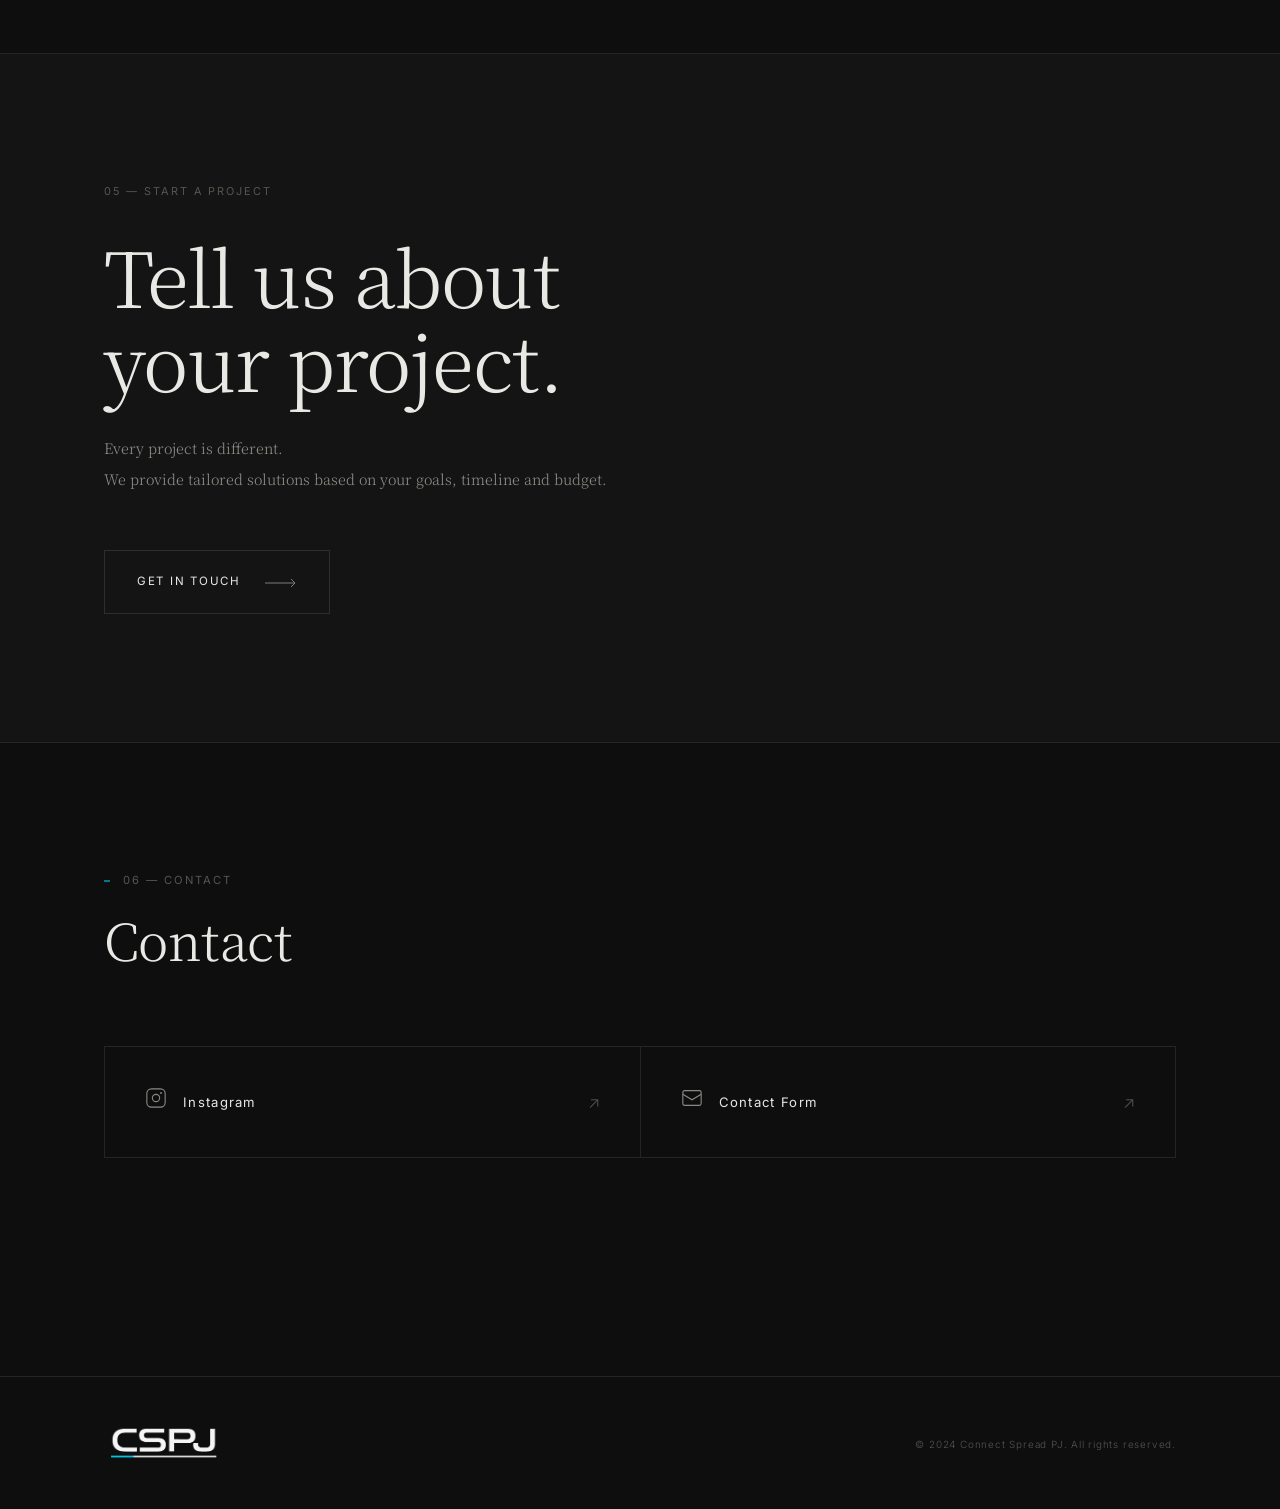
==== commit 503b1387: "feat: /contact/ を新設し、トップの問い合わせフォームを独立ページ化 URL構成の正式化:   /        = ブランド・事業紹介 + 問い合わせへのCTAのみ   /contac" ====
--- a/index.html
+++ b/index.html
@@ -26,7 +26,13 @@
   <link rel="preconnect" href="https://fonts.googleapis.com">
   <link rel="preconnect" href="https://fonts.gstatic.com" crossorigin>
   <link href="https://fonts.googleapis.com/css2?family=Cormorant+Garamond:ital,wght@0,300;0,400;0,500;1,300;1,400&family=Noto+Serif+JP:wght@200;300;400&family=Inter:wght@200;300;400;500&display=swap" rel="stylesheet">
-  <link rel="stylesheet" href="/css/style.css">
+  <!--
+    ?v=2 はキャッシュバスター。Cloudflareのエッジに Cache-Control: immutable,
+    max-age=31536000(1年)で古い内容がキャッシュされてしまっていたため、
+    URLを変えて強制的に最新を取得させている。今後style.cssを更新した際は、
+    この数字を上げること(例: v=3)。
+  -->
+  <link rel="stylesheet" href="/css/style.css?v=2">
 </head>
 <body>
 
@@ -47,7 +53,7 @@
         <li><a href="#what-we-do" class="nav-link">Services</a></li>
         <li><a href="#works" class="nav-link">Works</a></li>
         <li><a href="#how-we-work" class="nav-link">Process</a></li>
-        <li><a href="#contact" class="nav-link nav-link--cta">Start a Project</a></li>
+        <li><a href="/contact/" class="nav-link nav-link--cta">Start a Project</a></li>
       </ul>
     </div>
   </nav>
@@ -274,7 +280,7 @@
             Every project is different.<br>
             We provide tailored solutions based on<br class="sp-br"> your goals, timeline and budget.
           </p>
-          <a href="#contact" class="cta-btn">
+          <a href="/contact/" class="cta-btn">
             <span class="cta-btn__text">Get in touch</span>
             <span class="cta-btn__arrow" aria-hidden="true">
               <svg width="32" height="10" viewBox="0 0 32 10" fill="none">
@@ -294,7 +300,7 @@
           <h2 class="section-title" id="contact-heading">Contact</h2>
         </div>
         <div class="contact-grid">
-          <a href="https://www.instagram.com/" target="_blank" rel="noopener noreferrer" class="contact-card reveal-up" style="--delay: 0s" aria-label="Instagramを開く">
+          <a href="https://www.instagram.com/cspj.official/" target="_blank" rel="noopener noreferrer" class="contact-card reveal-up" style="--delay: 0s" aria-label="Instagramを開く">
             <div class="contact-card__icon" aria-hidden="true">
               <svg width="22" height="22" viewBox="0 0 24 24" fill="none" xmlns="http://www.w3.org/2000/svg">
                 <rect x="2" y="2" width="20" height="20" rx="5" stroke="currentColor" stroke-width="1.2"/>
@@ -305,7 +311,7 @@
             <span class="contact-card__label">Instagram</span>
             <span class="contact-card__arrow" aria-hidden="true">↗</span>
           </a>
-          <a href="#contact-form" class="contact-card reveal-up" style="--delay: 0.1s" aria-label="お問い合わせフォームを開く">
+          <a href="/contact/" class="contact-card reveal-up" style="--delay: 0.1s" aria-label="お問い合わせフォームへ進む">
             <div class="contact-card__icon" aria-hidden="true">
               <svg width="22" height="22" viewBox="0 0 24 24" fill="none" xmlns="http://www.w3.org/2000/svg">
                 <rect x="2" y="4" width="20" height="16" rx="2" stroke="currentColor" stroke-width="1.2"/>
@@ -316,43 +322,6 @@
             <span class="contact-card__arrow" aria-hidden="true">↗</span>
           </a>
 
-        </div>
-
-        <!-- Contact Form -->
-        <div id="contact-form" class="contact-form-wrap reveal-up">
-          <form class="contact-form" id="contactForm" novalidate>
-            <div class="form-row">
-              <label class="form-label" for="name">Name</label>
-              <input class="form-input" type="text" id="name" name="name" placeholder="Your name" required autocomplete="name">
-            </div>
-            <div class="form-row">
-              <label class="form-label" for="email">Email</label>
-              <input class="form-input" type="email" id="email" name="email" placeholder="your@email.com" required autocomplete="email">
-            </div>
-            <div class="form-row">
-              <label class="form-label" for="service">Service</label>
-              <select class="form-input form-select" id="service" name="service">
-                <option value="" disabled selected>Select a service</option>
-                <option value="web">Web Design / Production</option>
-                <option value="video">Video Production</option>
-                <option value="promotion">Promotion Support</option>
-                <option value="other">Other / Not sure yet</option>
-              </select>
-            </div>
-            <div class="form-row">
-              <label class="form-label" for="message">Message</label>
-              <textarea class="form-input form-textarea" id="message" name="message" placeholder="Tell us about your project..." required rows="5"></textarea>
-            </div>
-            <div class="form-submit-wrap">
-              <button type="submit" class="form-submit">
-                <span class="form-submit__text">Send Message</span>
-                <span class="form-submit__arrow" aria-hidden="true">→</span>
-              </button>
-            </div>
-            <div class="form-success" id="form-success" aria-live="polite" hidden>
-              <p>メッセージを送信しました。後ほどご連絡いたします。</p>
-            </div>
-          </form>
         </div>
       </div>
     </section>
@@ -372,6 +341,7 @@
     </div>
   </footer>
 
-  <script src="/js/main.js"></script>
+  <!-- ?v=2: 同上の理由でキャッシュバスターを付与(main.jsも同じ1年immutableキャッシュの対象だったため)。 -->
+  <script src="/js/main.js?v=2"></script>
 </body>
 </html>
--- a/css/style.css
+++ b/css/style.css
@@ -908,136 +908,6 @@
 .contact-card:hover .contact-card__arrow {
   transform: translate(3px, -3px);
   color: var(--color-text-primary);
-}
-
-/* Contact Form */
-.contact-form-wrap {
-  max-width: 680px;
-}
-
-.contact-form {
-  display: flex;
-  flex-direction: column;
-  gap: 0;
-}
-
-.form-row {
-  display: flex;
-  flex-direction: column;
-  gap: 0.5rem;
-  padding-bottom: 2rem;
-  margin-bottom: 0;
-  border-bottom: 1px solid var(--color-border);
-  margin-bottom: 2rem;
-}
-
-.form-label {
-  font-family: var(--font-sans);
-  font-size: 0.65rem;
-  font-weight: 400;
-  letter-spacing: 0.18em;
-  text-transform: uppercase;
-  color: var(--color-text-muted);
-}
-
-.form-input {
-  background: transparent;
-  border: none;
-  border-bottom: 1px solid var(--color-border-light);
-  border-radius: 0;
-  color: var(--color-text-primary);
-  font-family: var(--font-sans);
-  font-size: 0.9rem;
-  font-weight: 300;
-  padding: 0.75rem 0;
-  outline: none;
-  transition: border-color var(--dur-fast) ease;
-  width: 100%;
-  -webkit-appearance: none;
-  appearance: none;
-}
-
-.form-input::placeholder {
-  color: var(--color-text-muted);
-  font-weight: 300;
-}
-
-.form-input:focus {
-  border-bottom-color: var(--color-cyan);
-}
-
-.form-select {
-  cursor: pointer;
-  background-image: url("data:image/svg+xml,%3Csvg xmlns='http://www.w3.org/2000/svg' width='10' height='6' viewBox='0 0 10 6'%3E%3Cpath d='M0 0L5 6L10 0' stroke='%23555550' stroke-width='1' fill='none'/%3E%3C/svg%3E");
-  background-repeat: no-repeat;
-  background-position: right 0 center;
-  padding-right: 1.5rem;
-}
-
-.form-select option {
-  background: var(--color-surface);
-  color: var(--color-text-primary);
-}
-
-.form-textarea {
-  resize: vertical;
-  min-height: 120px;
-  line-height: 1.8;
-}
-
-.form-submit-wrap {
-  margin-top: 1rem;
-}
-
-.form-submit {
-  display: inline-flex;
-  align-items: center;
-  gap: 1rem;
-  background: none;
-  border: 1px solid var(--color-border-light);
-  color: var(--color-text-primary);
-  cursor: pointer;
-  padding: 1rem 1.75rem;
-  transition: background var(--dur-fast) ease,
-              border-color var(--dur-fast) ease,
-              color var(--dur-fast) ease;
-}
-
-.form-submit__text {
-  font-family: var(--font-sans);
-  font-size: 0.72rem;
-  font-weight: 400;
-  letter-spacing: 0.15em;
-  text-transform: uppercase;
-}
-
-.form-submit__arrow {
-  font-size: 1rem;
-  transition: transform var(--dur-med) var(--ease-out);
-}
-
-.form-submit:hover {
-  background: var(--color-text-primary);
-  border-color: var(--color-text-primary);
-  color: var(--color-bg);
-}
-
-.form-submit:hover .form-submit__arrow {
-  transform: translateX(4px);
-}
-
-.form-success {
-  margin-top: 1.5rem;
-  padding: 1rem 1.25rem;
-  border: 1px solid var(--color-border-light);
-  background: var(--color-surface);
-}
-
-.form-success p {
-  font-family: var(--font-ja);
-  font-size: 0.82rem;
-  color: var(--color-text-secondary);
-  line-height: 1.8;
 }
 
 /* ─── Footer ────────────────────────────────── */
@@ -1207,6 +1077,16 @@
     display: none;
   }
 
+  /* .hero-scrollは元々 position:absolute; bottom:3rem で、hero-content内の
+     余白を前提に配置していた。モバイルではhero-servicesが縦積みになって
+     hero-contentが縦に伸びるため、絶対配置のままだとScrollがhero-services
+     の文字列に重なってしまう。静的配置に変えてhero-servicesの下へ自然に
+     流し込むことで、内容の高さに関わらず重ならないようにする。 */
+  .hero-scroll {
+    position: static;
+    margin-top: 2rem;
+  }
+
   .hero-corner-text {
     display: none;
   }
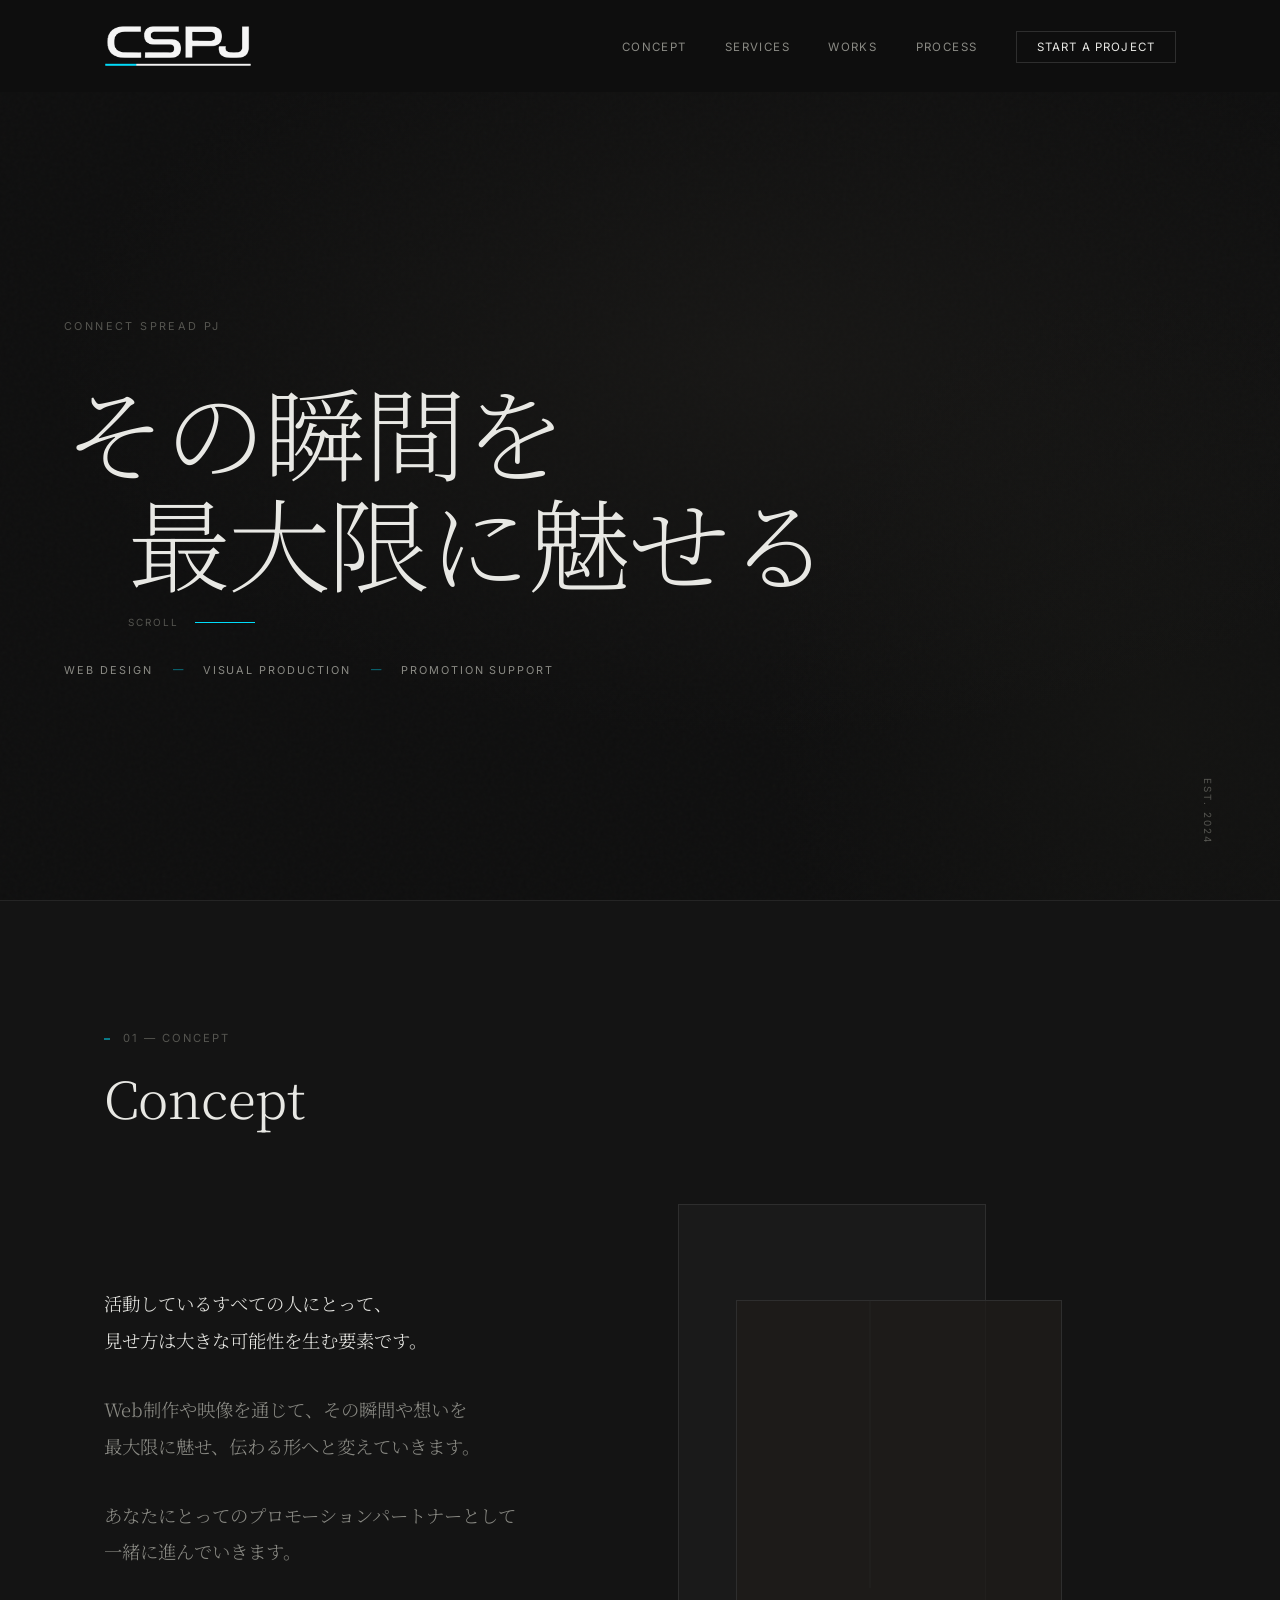
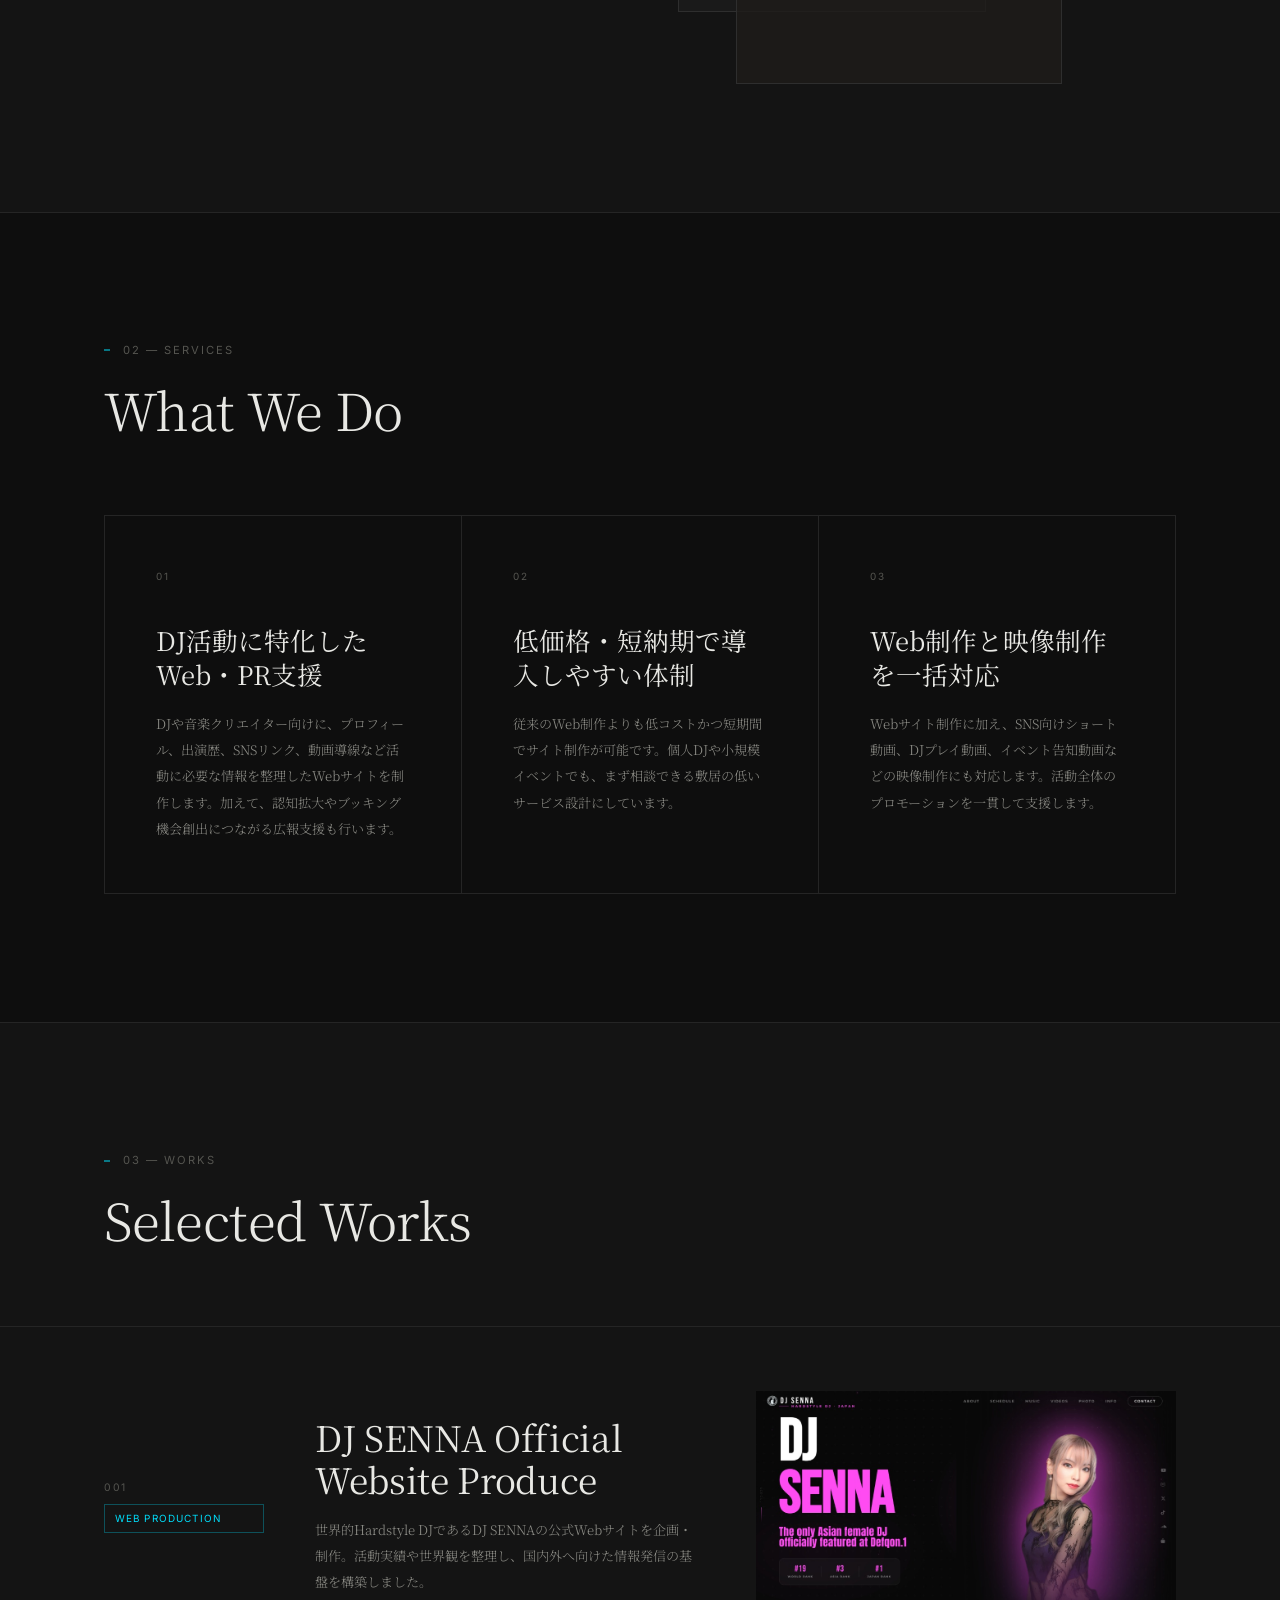
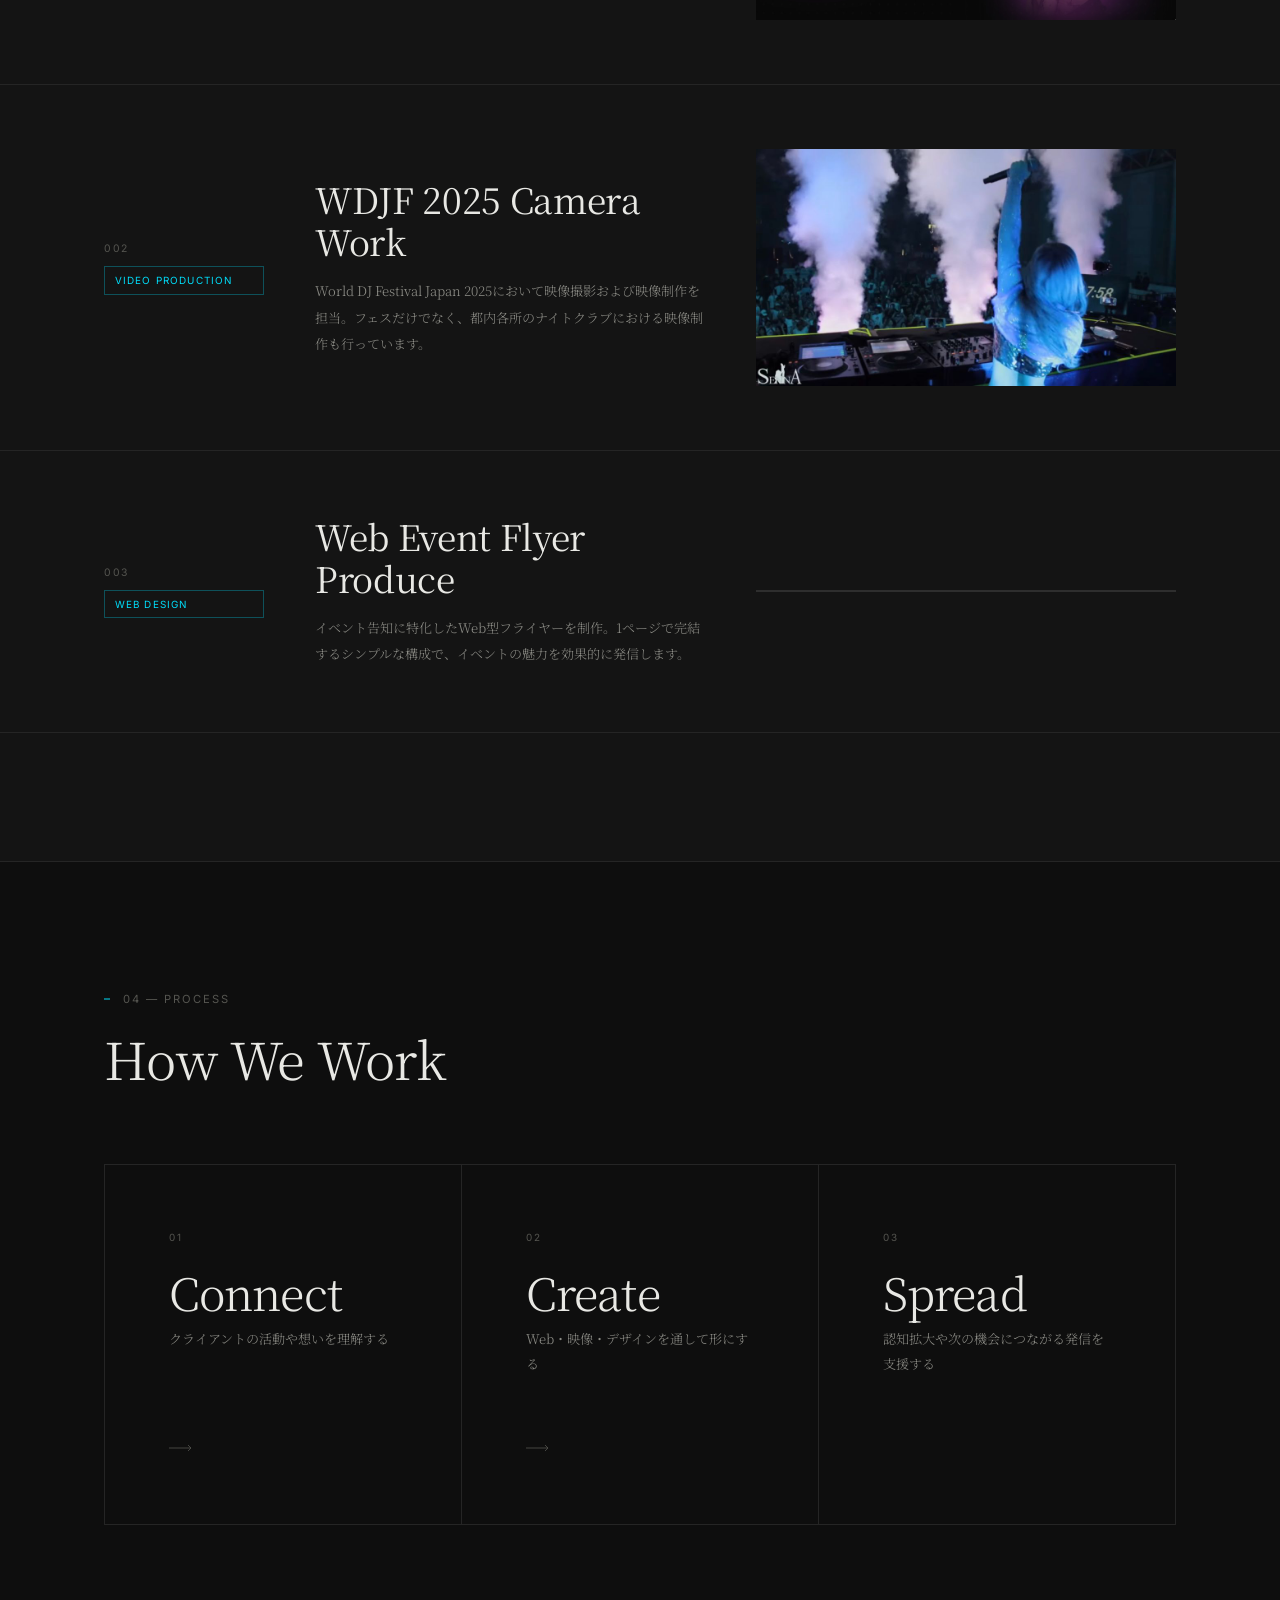
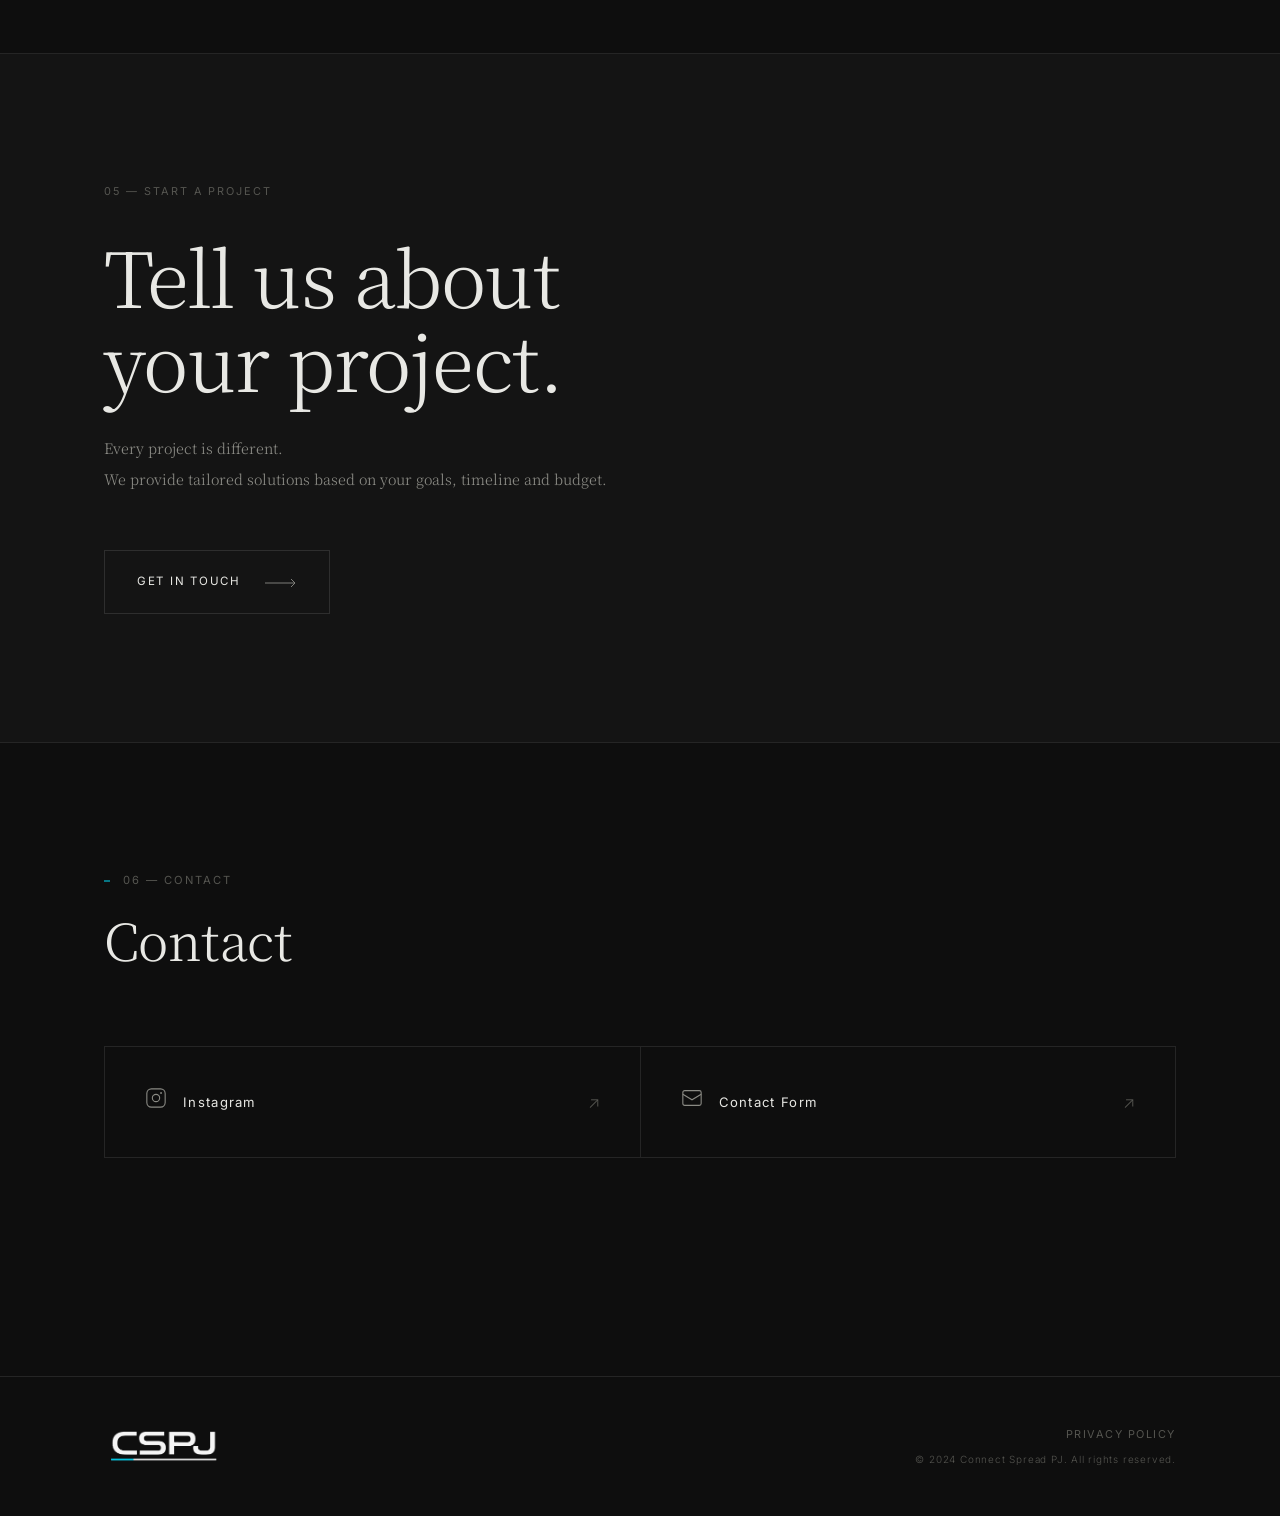
==== commit d0d5680e: "feat: /privacy/ を新設し、Contact同意リンク・共通Footer導線を整備 URL構成:   /privacy/ = プライバシーポリシー(制定日・最終改定日・バージョンを日付  " ====
--- a/index.html
+++ b/index.html
@@ -336,6 +336,7 @@
       </span>
       </div>
       <div class="footer-copy">
+        <a href="/privacy/" class="footer-privacy-link">Privacy Policy</a>
         <small>© 2024 Connect Spread PJ. All rights reserved.</small>
       </div>
     </div>
--- a/css/style.css
+++ b/css/style.css
@@ -952,6 +952,28 @@
   font-weight: 300;
   letter-spacing: 0.08em;
   color: var(--color-text-muted);
+}
+
+.footer-copy {
+  display: flex;
+  flex-direction: column;
+  align-items: flex-end;
+  gap: 0.5rem;
+}
+
+.footer-privacy-link {
+  font-family: var(--font-sans);
+  font-size: 0.68rem;
+  font-weight: 400;
+  letter-spacing: 0.14em;
+  text-transform: uppercase;
+  color: var(--color-text-muted);
+  transition: color var(--dur-fast) ease;
+}
+
+.footer-privacy-link:hover,
+.footer-privacy-link:focus-visible {
+  color: var(--color-accent);
 }
 
 .footer-copy small {
@@ -1102,6 +1124,10 @@
     gap: 0.5rem;
   }
 
+  .footer-copy {
+    align-items: center;
+  }
+
   .sp-br { display: block; }
 
   .contact-form-wrap {
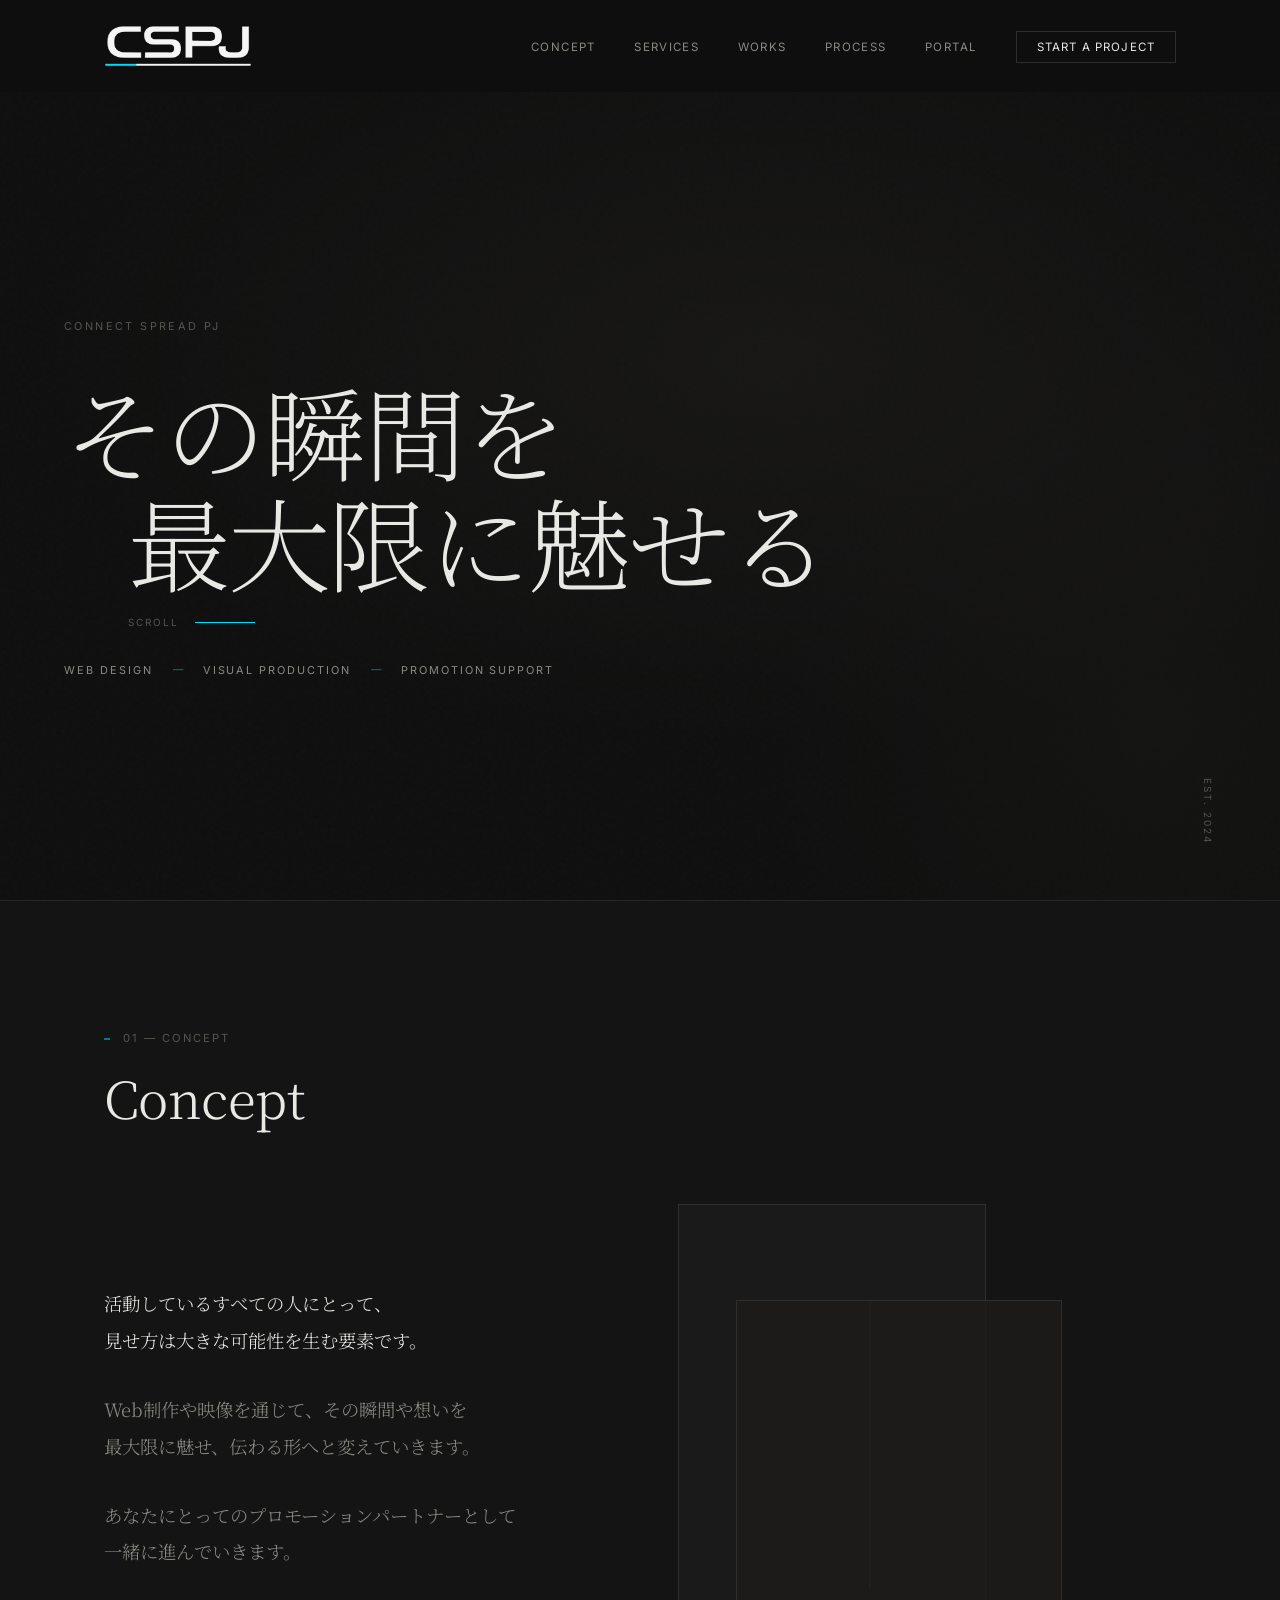
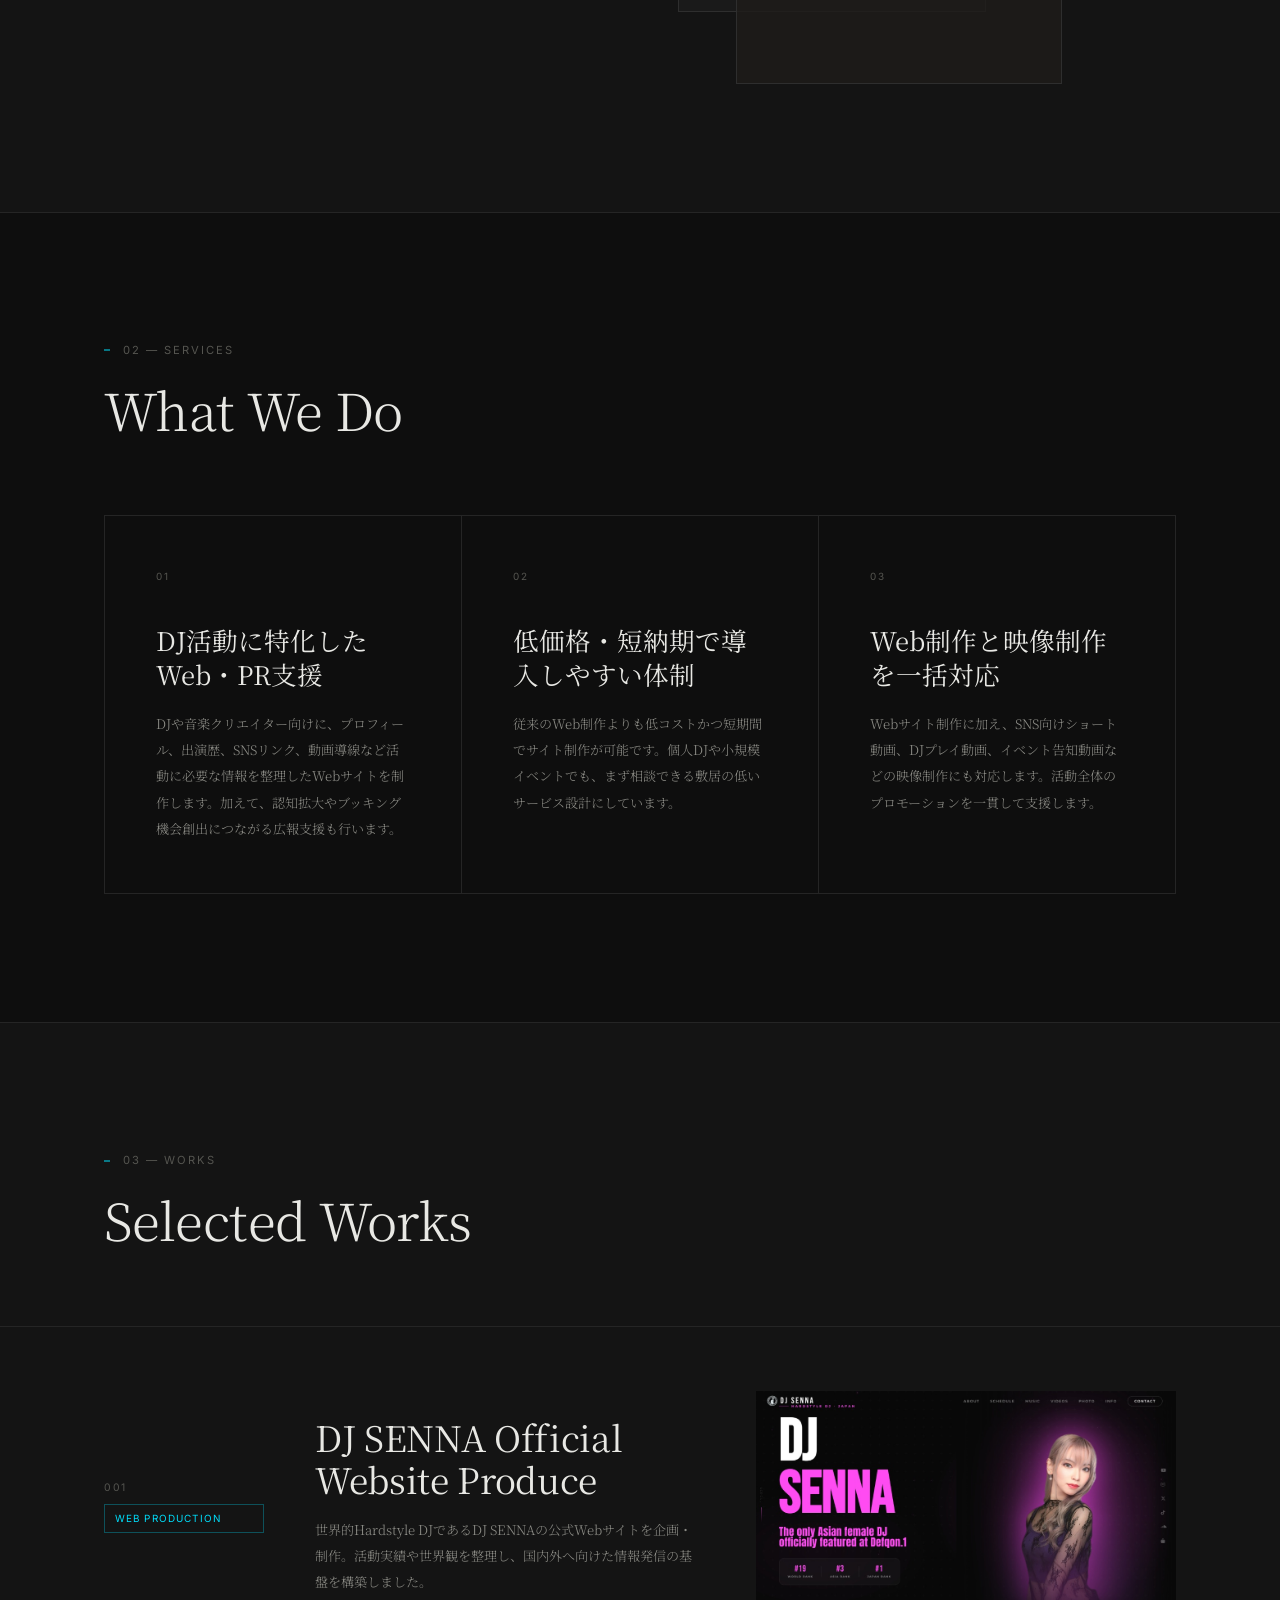
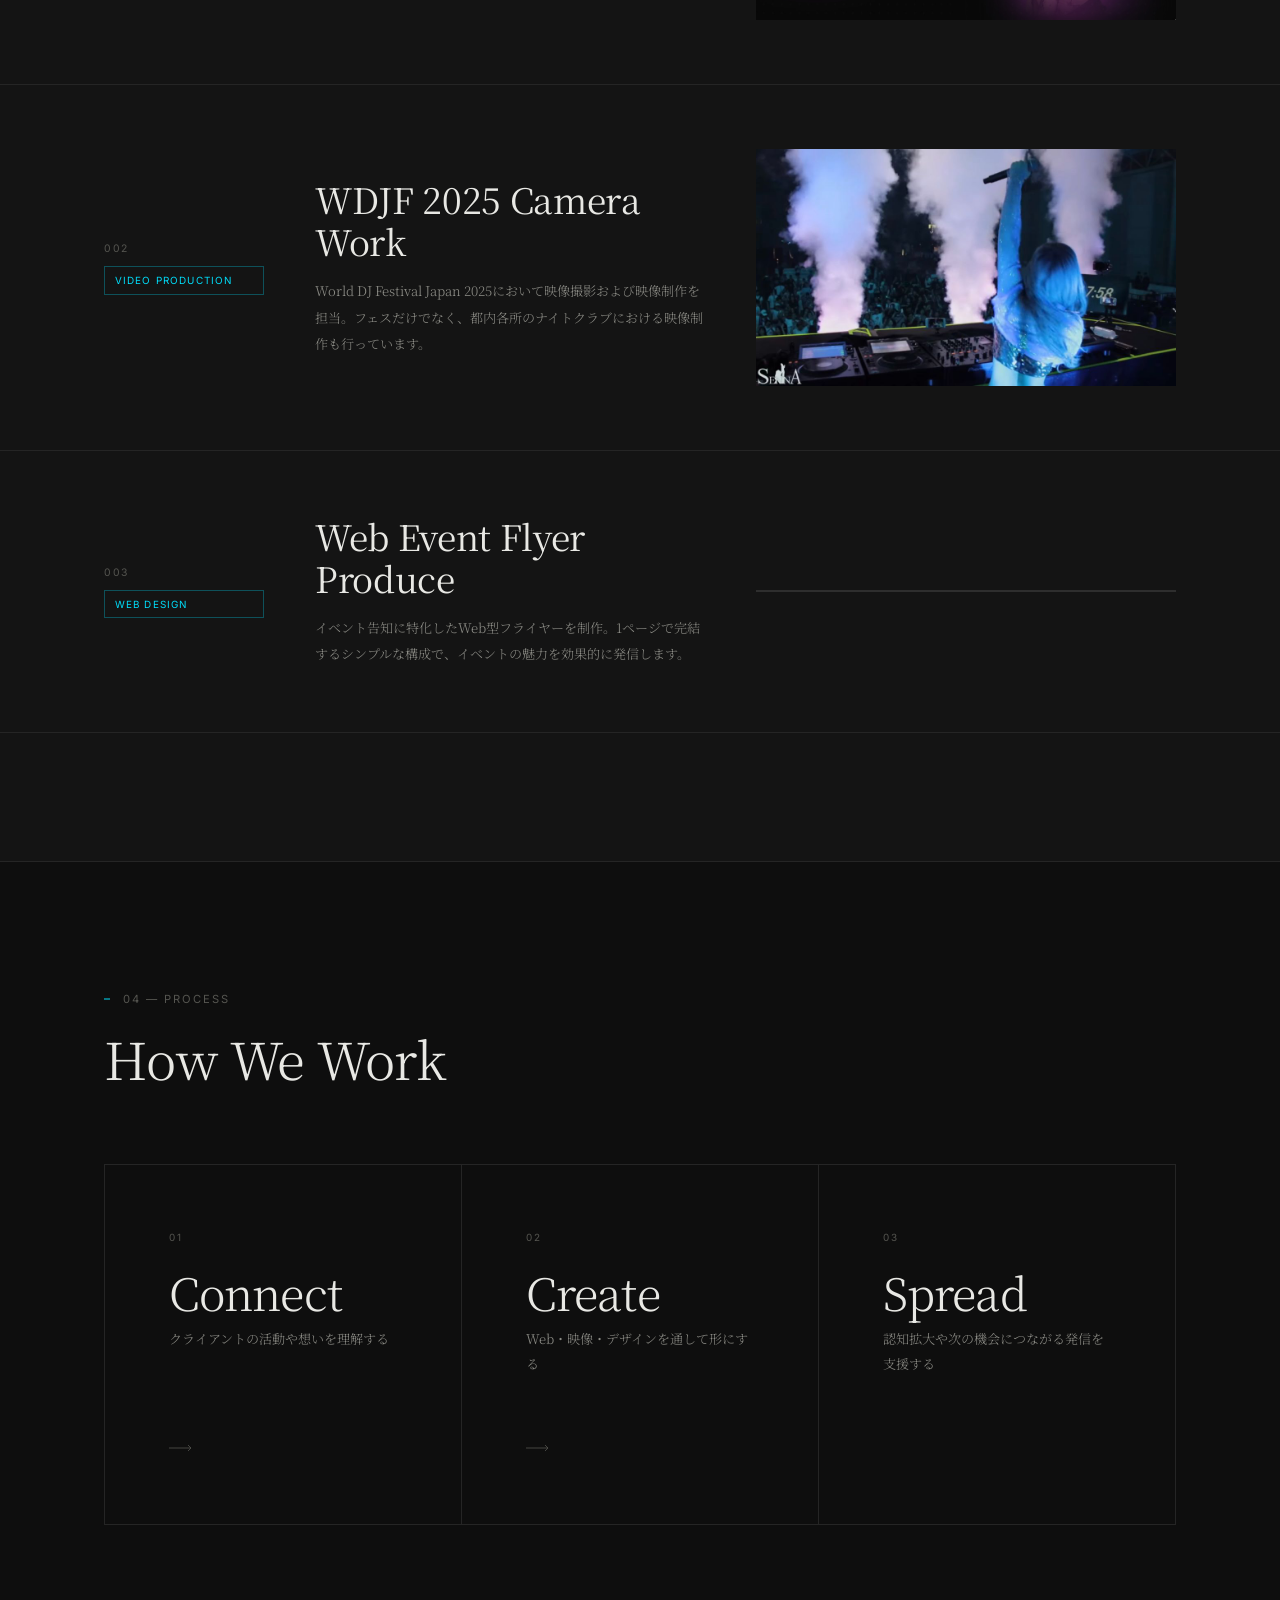
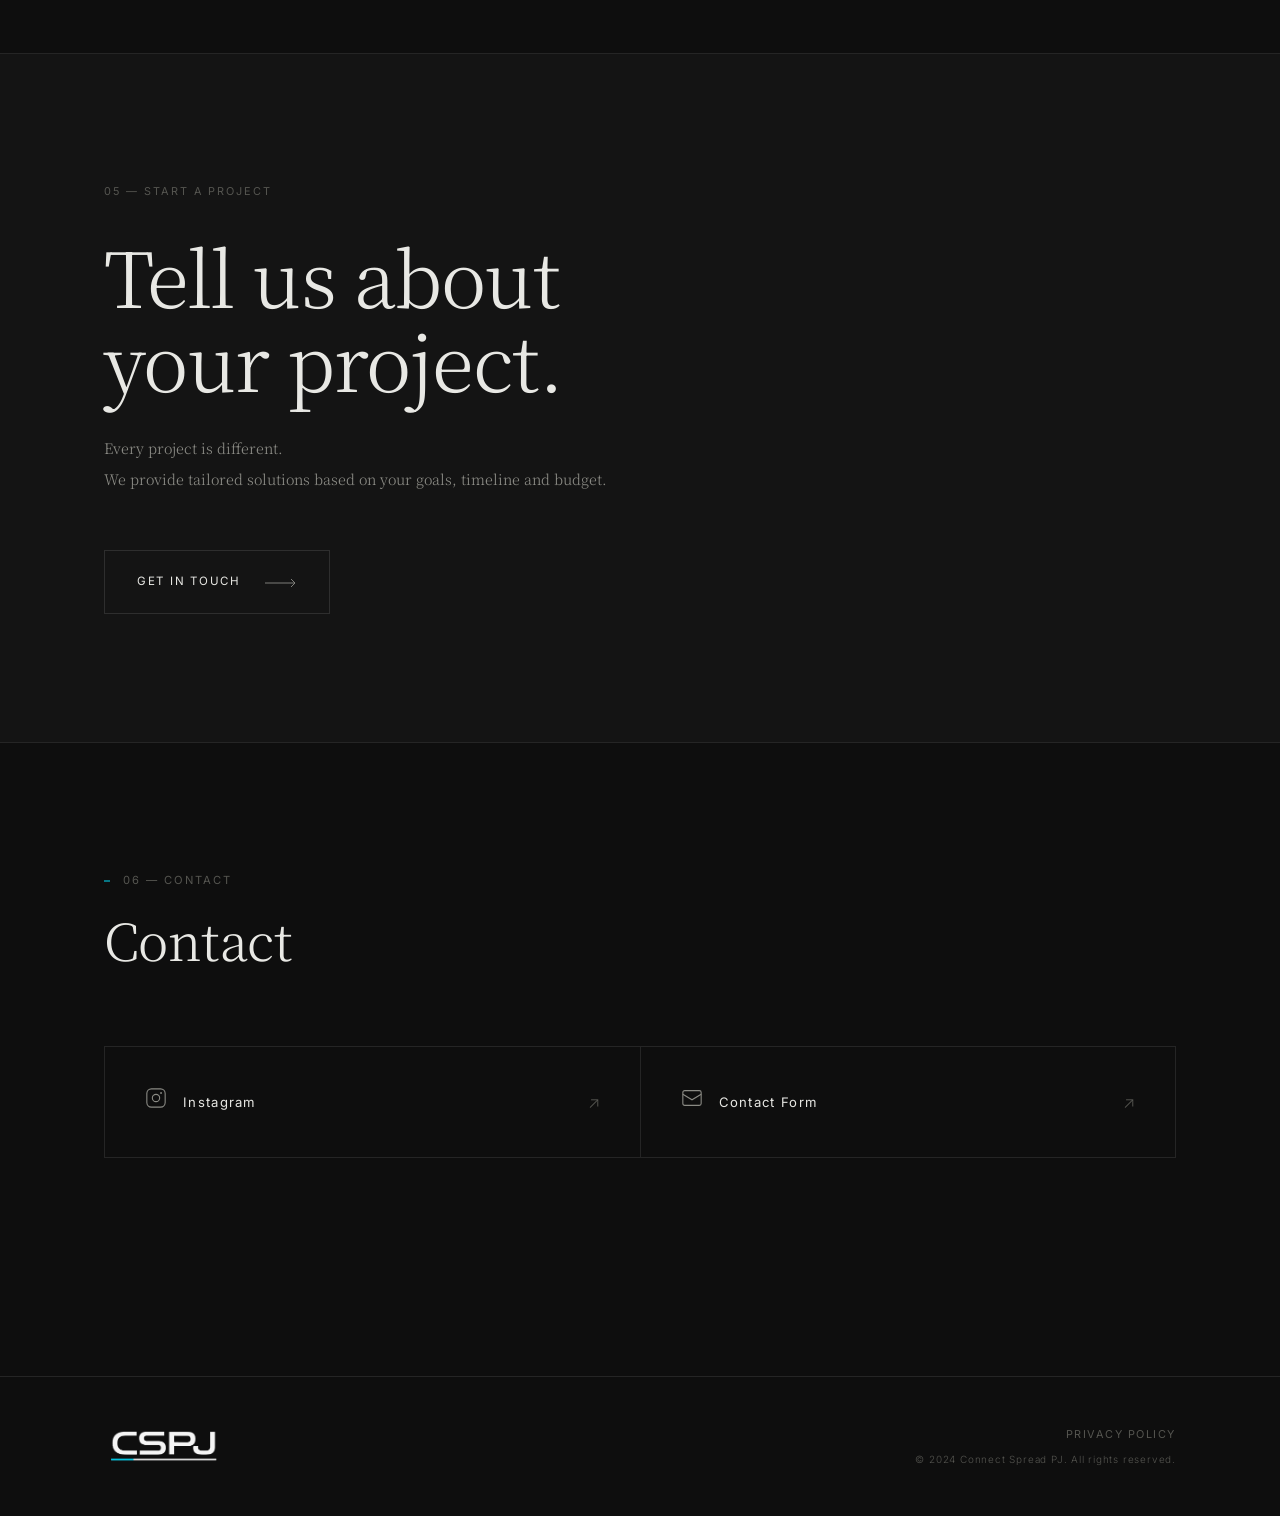
==== commit 165cd23c: "feat: DJ Portal v1 — /portal/dj/ をDJ検索・発見ページとして完成 導線: CSPJ本体 → /portal/ → [DJs] → /portal/dj/ → 検索・発" ====
--- a/index.html
+++ b/index.html
@@ -53,6 +53,9 @@
         <li><a href="#what-we-do" class="nav-link">Services</a></li>
         <li><a href="#works" class="nav-link">Works</a></li>
         <li><a href="#how-we-work" class="nav-link">Process</a></li>
+        <!-- Portal: CSPJが運営する各カテゴリ(DJ等)への入口。既存のnav-linkパターンを
+             そのまま踏襲(新規CSSは追加していない)。 -->
+        <li><a href="/portal/" class="nav-link">Portal</a></li>
         <li><a href="/contact/" class="nav-link nav-link--cta">Start a Project</a></li>
       </ul>
     </div>
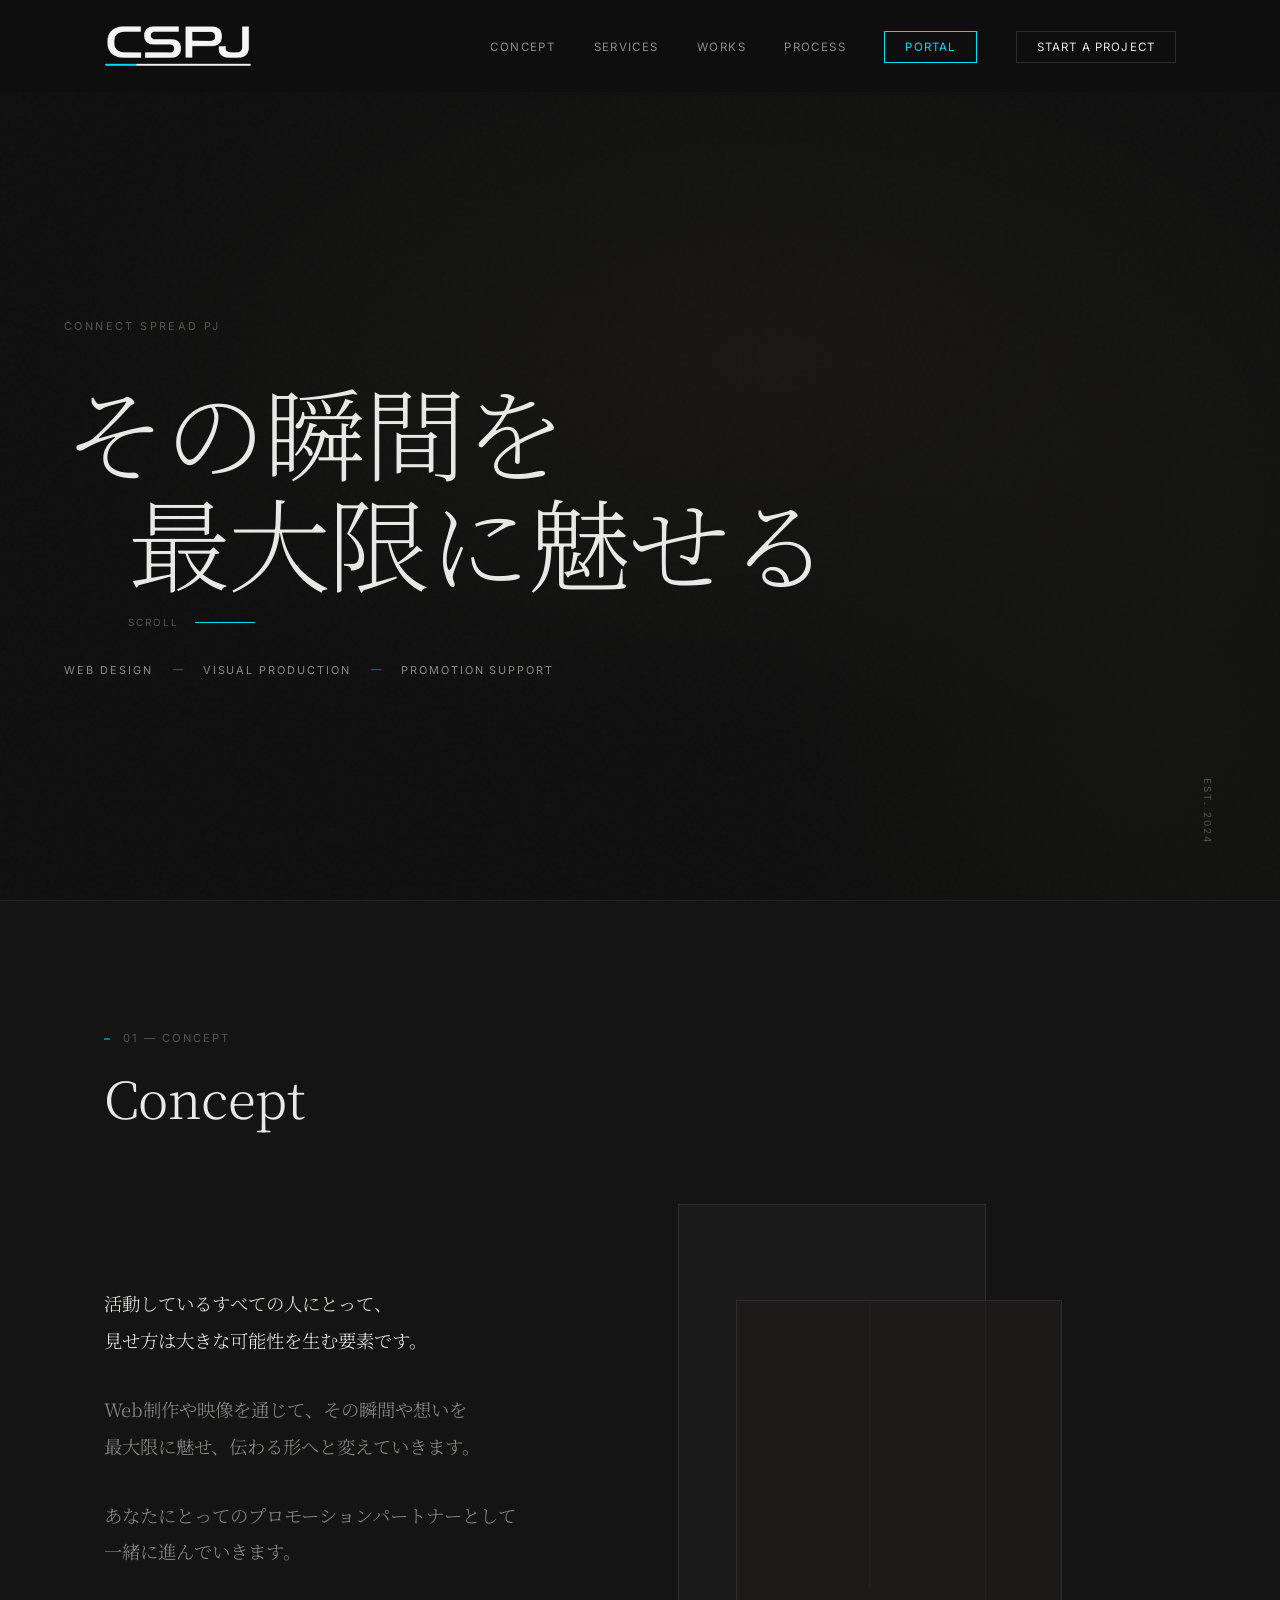
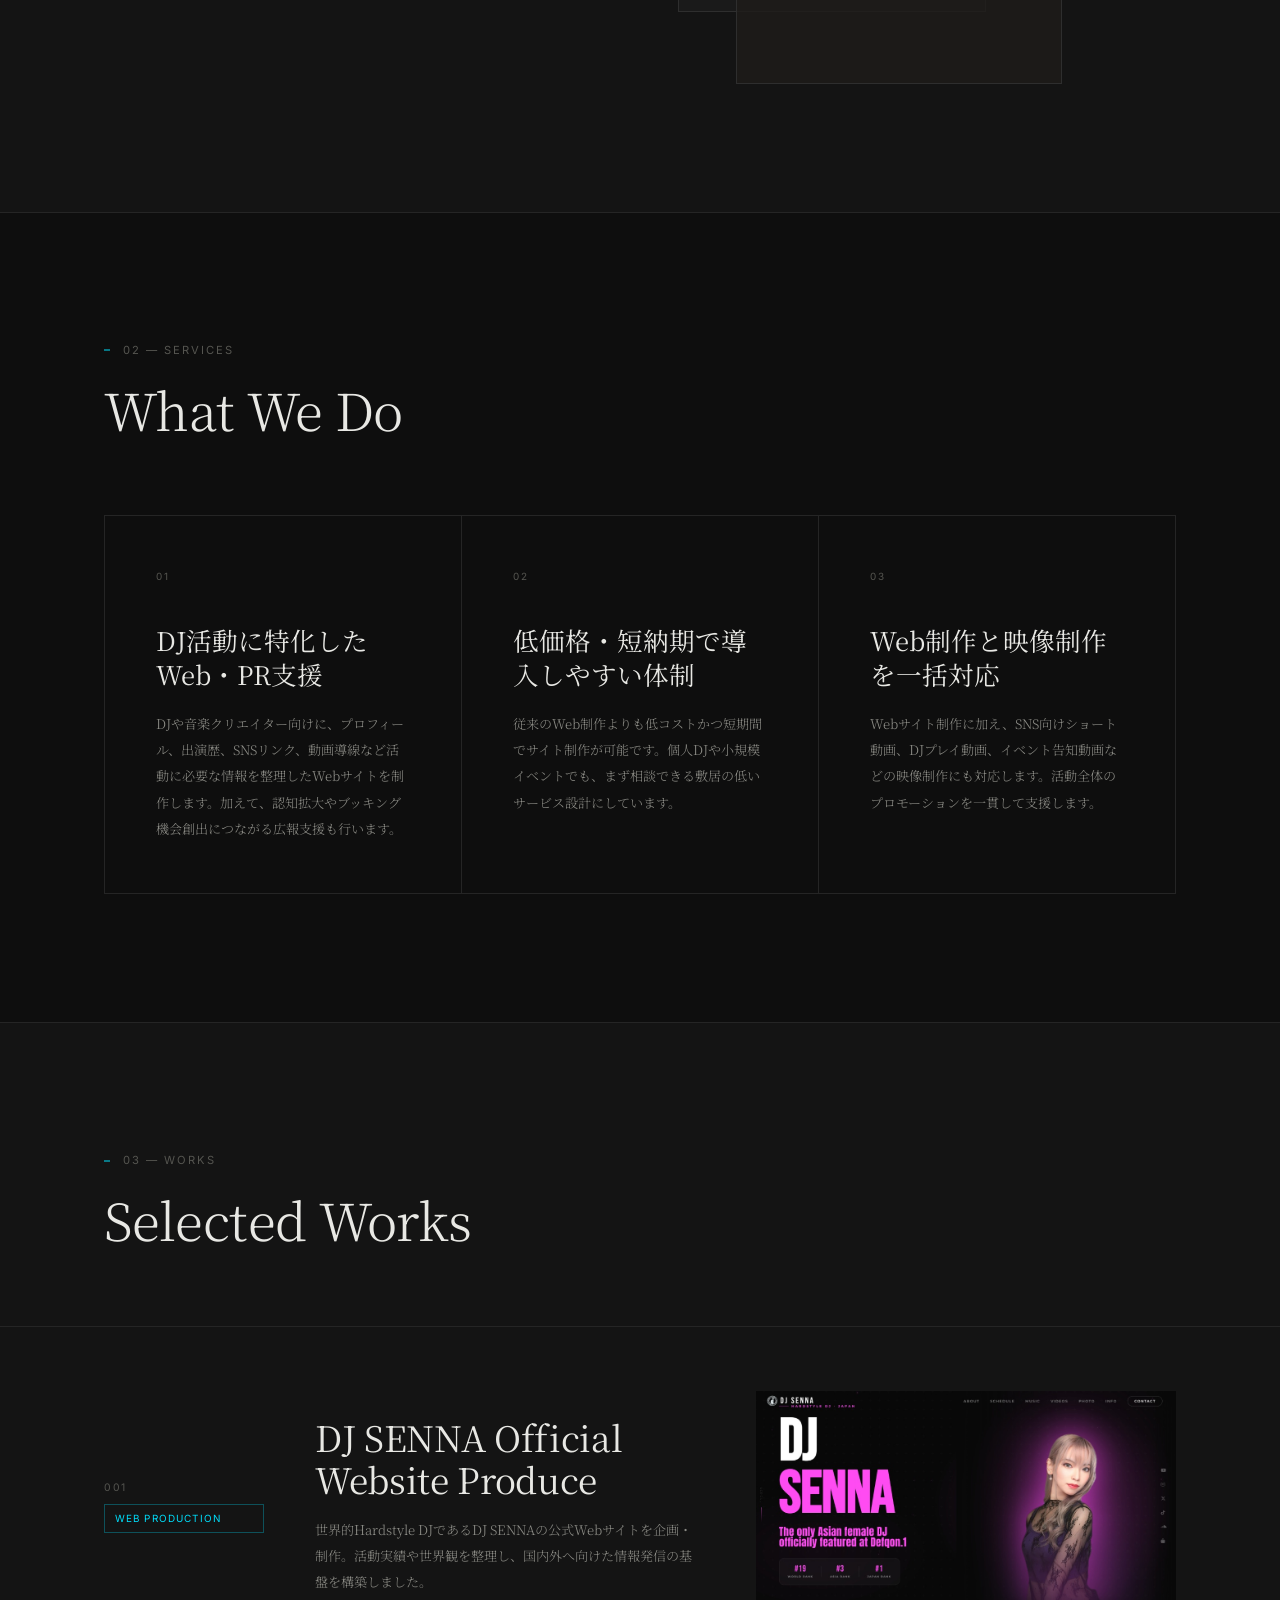
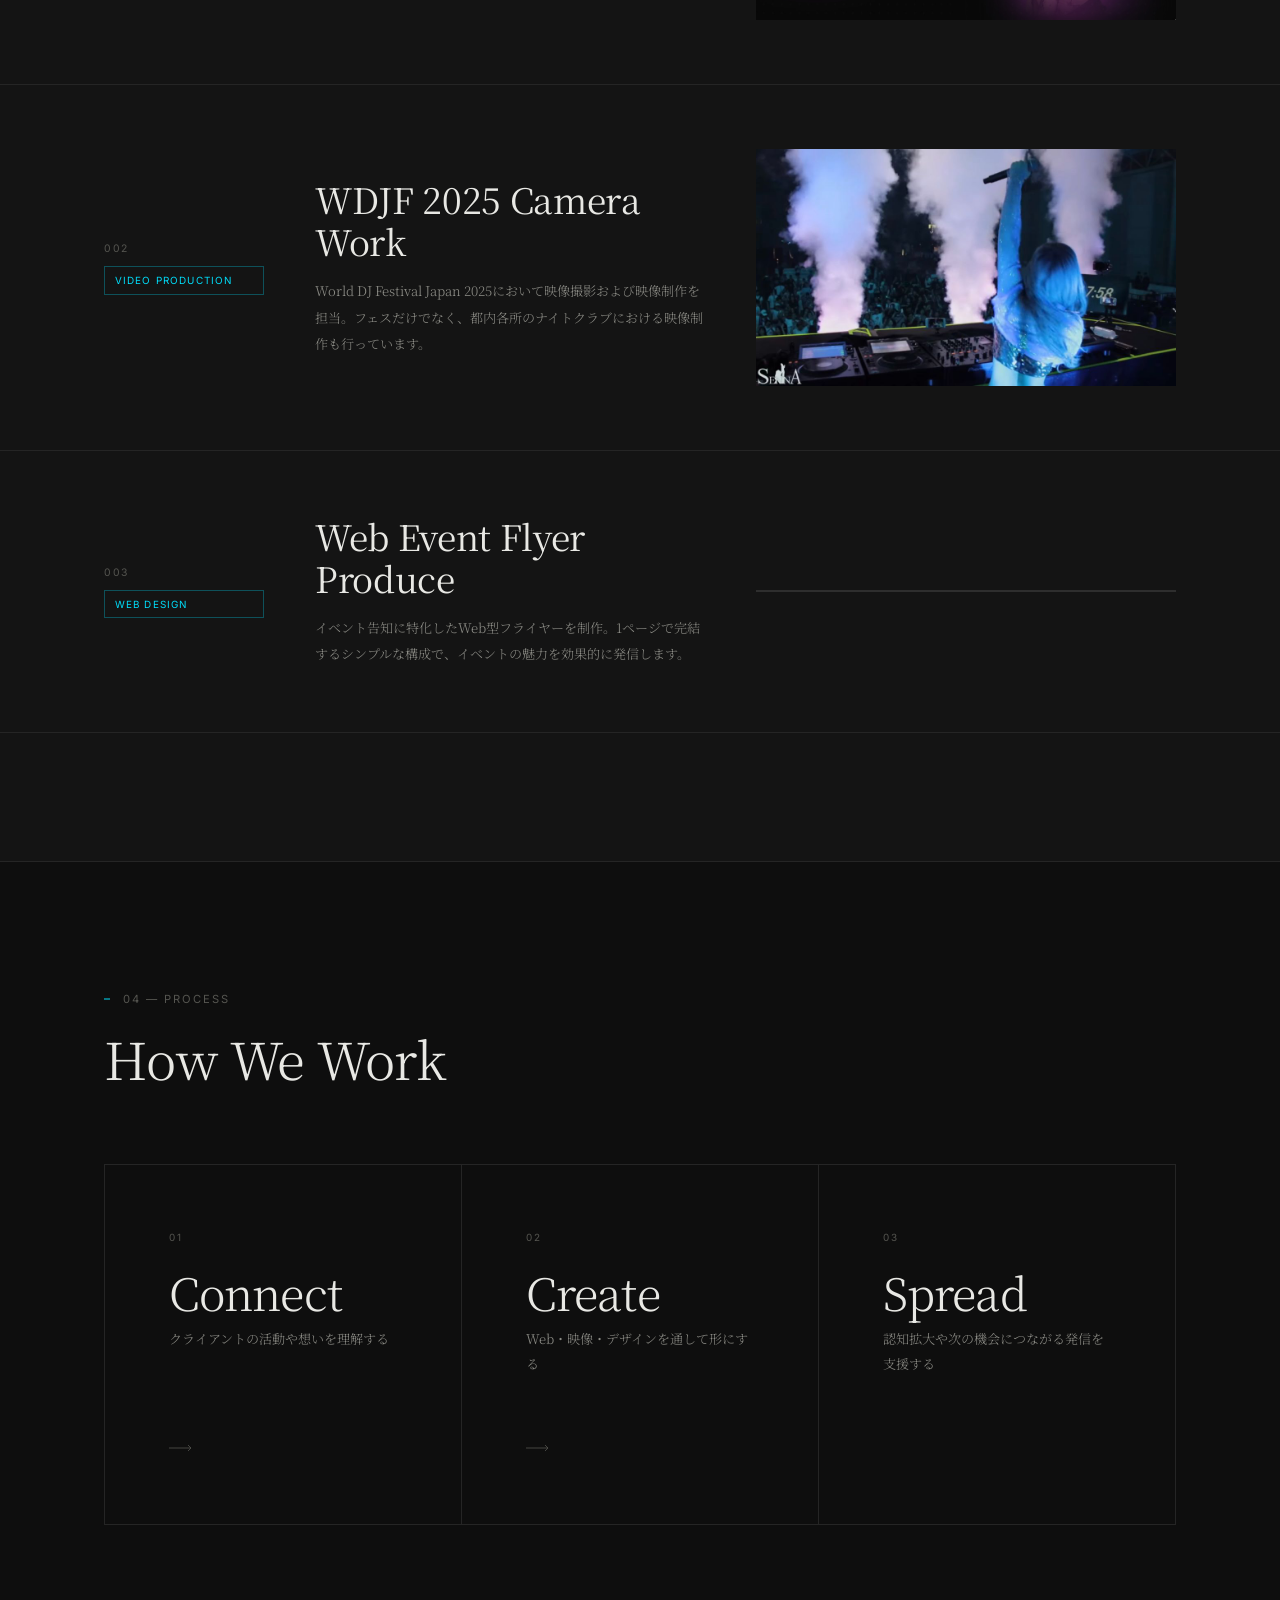
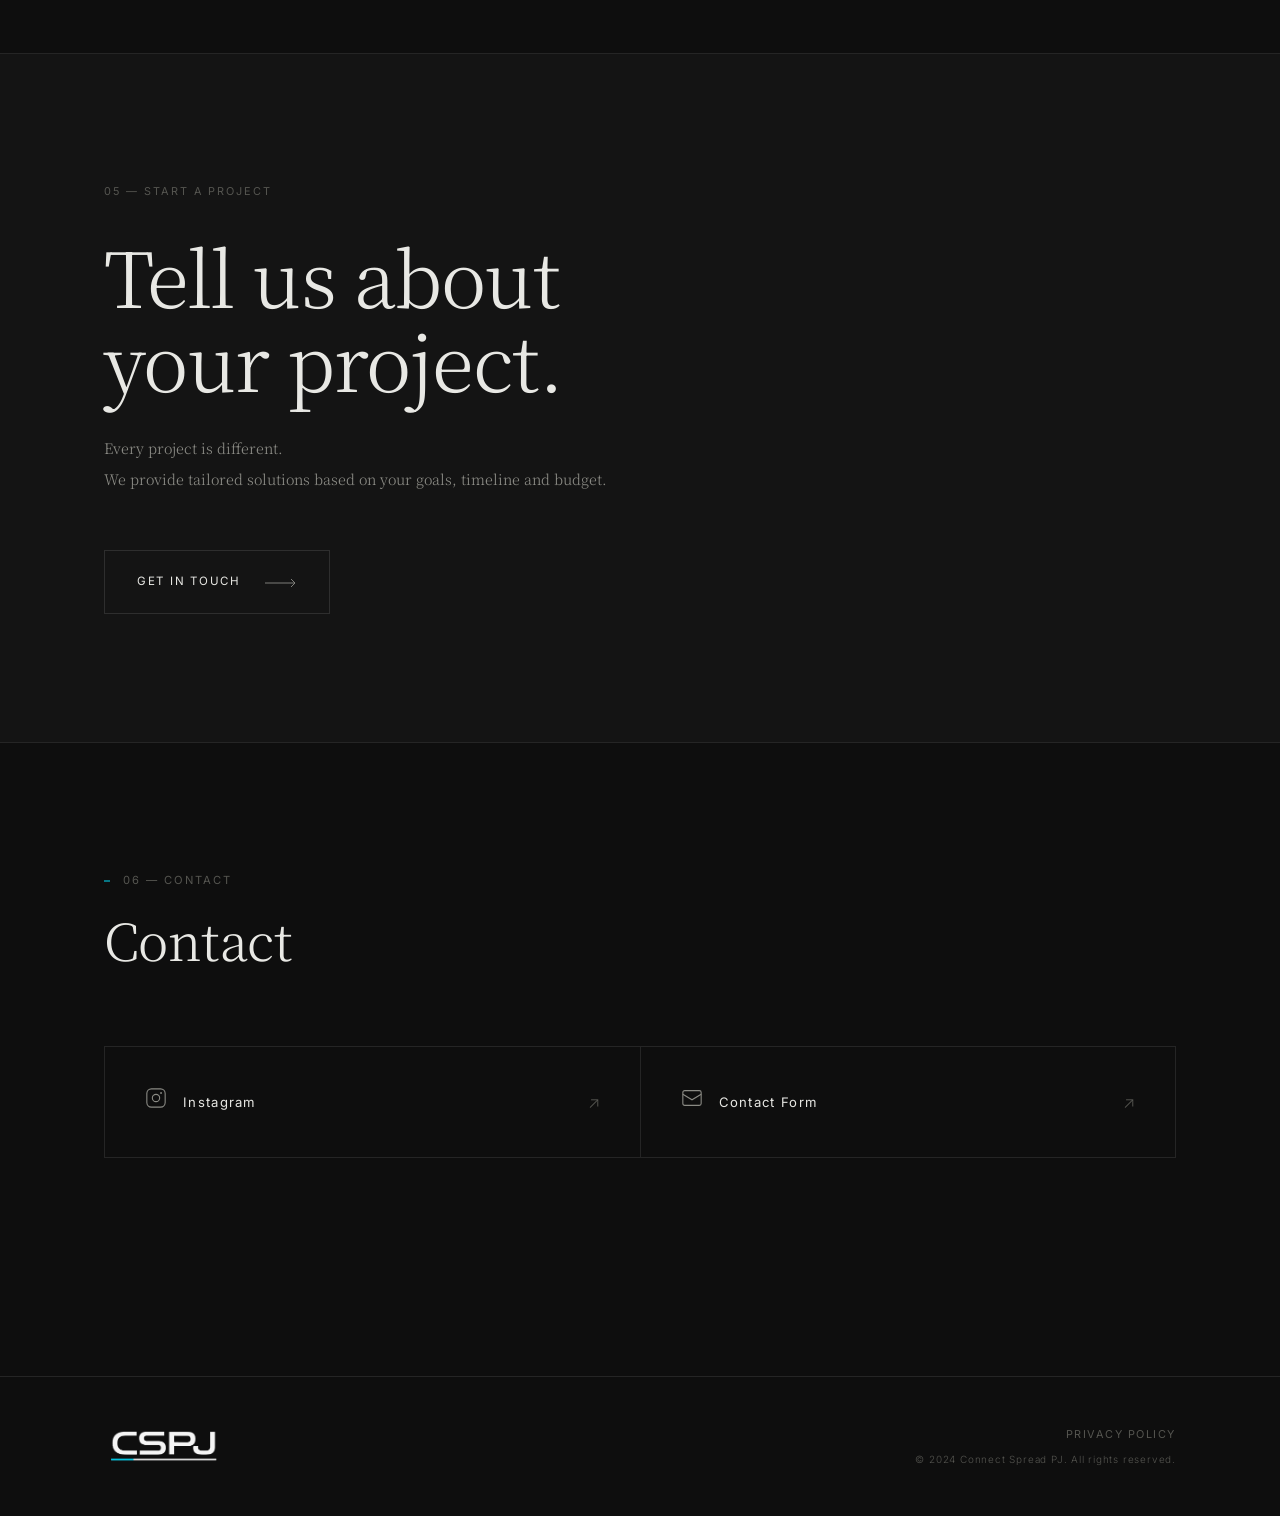
==== commit bf78fd4a: "style: PORTALナビをStart a Projectと同じボタン形状・テーマカラー(cyan)に変更 Co-Authored-By: Claude Sonnet 5 <noreply@ant" ====
--- a/index.html
+++ b/index.html
@@ -27,12 +27,12 @@
   <link rel="preconnect" href="https://fonts.gstatic.com" crossorigin>
   <link href="https://fonts.googleapis.com/css2?family=Cormorant+Garamond:ital,wght@0,300;0,400;0,500;1,300;1,400&family=Noto+Serif+JP:wght@200;300;400&family=Inter:wght@200;300;400;500&display=swap" rel="stylesheet">
   <!--
-    ?v=2 はキャッシュバスター。Cloudflareのエッジに Cache-Control: immutable,
+    ?v=3 はキャッシュバスター。Cloudflareのエッジに Cache-Control: immutable,
     max-age=31536000(1年)で古い内容がキャッシュされてしまっていたため、
     URLを変えて強制的に最新を取得させている。今後style.cssを更新した際は、
-    この数字を上げること(例: v=3)。
+    この数字を上げること(例: v=4)。
   -->
-  <link rel="stylesheet" href="/css/style.css?v=2">
+  <link rel="stylesheet" href="/css/style.css?v=3">
 </head>
 <body>
 
@@ -53,9 +53,9 @@
         <li><a href="#what-we-do" class="nav-link">Services</a></li>
         <li><a href="#works" class="nav-link">Works</a></li>
         <li><a href="#how-we-work" class="nav-link">Process</a></li>
-        <!-- Portal: CSPJが運営する各カテゴリ(DJ等)への入口。既存のnav-linkパターンを
-             そのまま踏襲(新規CSSは追加していない)。 -->
-        <li><a href="/portal/" class="nav-link">Portal</a></li>
+        <!-- Portal: CSPJが運営する各カテゴリ(DJ等)への入口。Start a Projectと同じ
+             ボタン形状(.nav-link--portal)だが、テーマカラー(cyan)で区別する。 -->
+        <li><a href="/portal/" class="nav-link nav-link--portal">Portal</a></li>
         <li><a href="/contact/" class="nav-link nav-link--cta">Start a Project</a></li>
       </ul>
     </div>
--- a/css/style.css
+++ b/css/style.css
@@ -261,6 +261,25 @@
   background: var(--color-text-primary);
   color: var(--color-bg);
   border-color: var(--color-text-primary);
+}
+
+/* Portal: Start a Projectと同じボタン形状だが、テーマカラー(cyan)を使う専用配色。 */
+.nav-link--portal {
+  color: var(--color-cyan);
+  border: 1px solid var(--color-cyan);
+  padding: 0.5rem 1.25rem;
+  letter-spacing: 0.1em;
+  transition: border-color var(--dur-fast) ease,
+              color var(--dur-fast) ease,
+              background var(--dur-fast) ease;
+}
+
+.nav-link--portal::after { display: none; }
+
+.nav-link--portal:hover {
+  background: var(--color-cyan);
+  color: var(--color-bg);
+  border-color: var(--color-cyan);
 }
 
 /* Hamburger */
@@ -1021,6 +1040,10 @@
     padding: 0.9rem 1.25rem; /* larger tap target on touch devices */
   }
 
+  .nav-link--portal {
+    padding: 0.9rem 1.25rem; /* larger tap target on touch devices */
+  }
+
   .nav-toggle {
     display: flex;
     z-index: 101;
